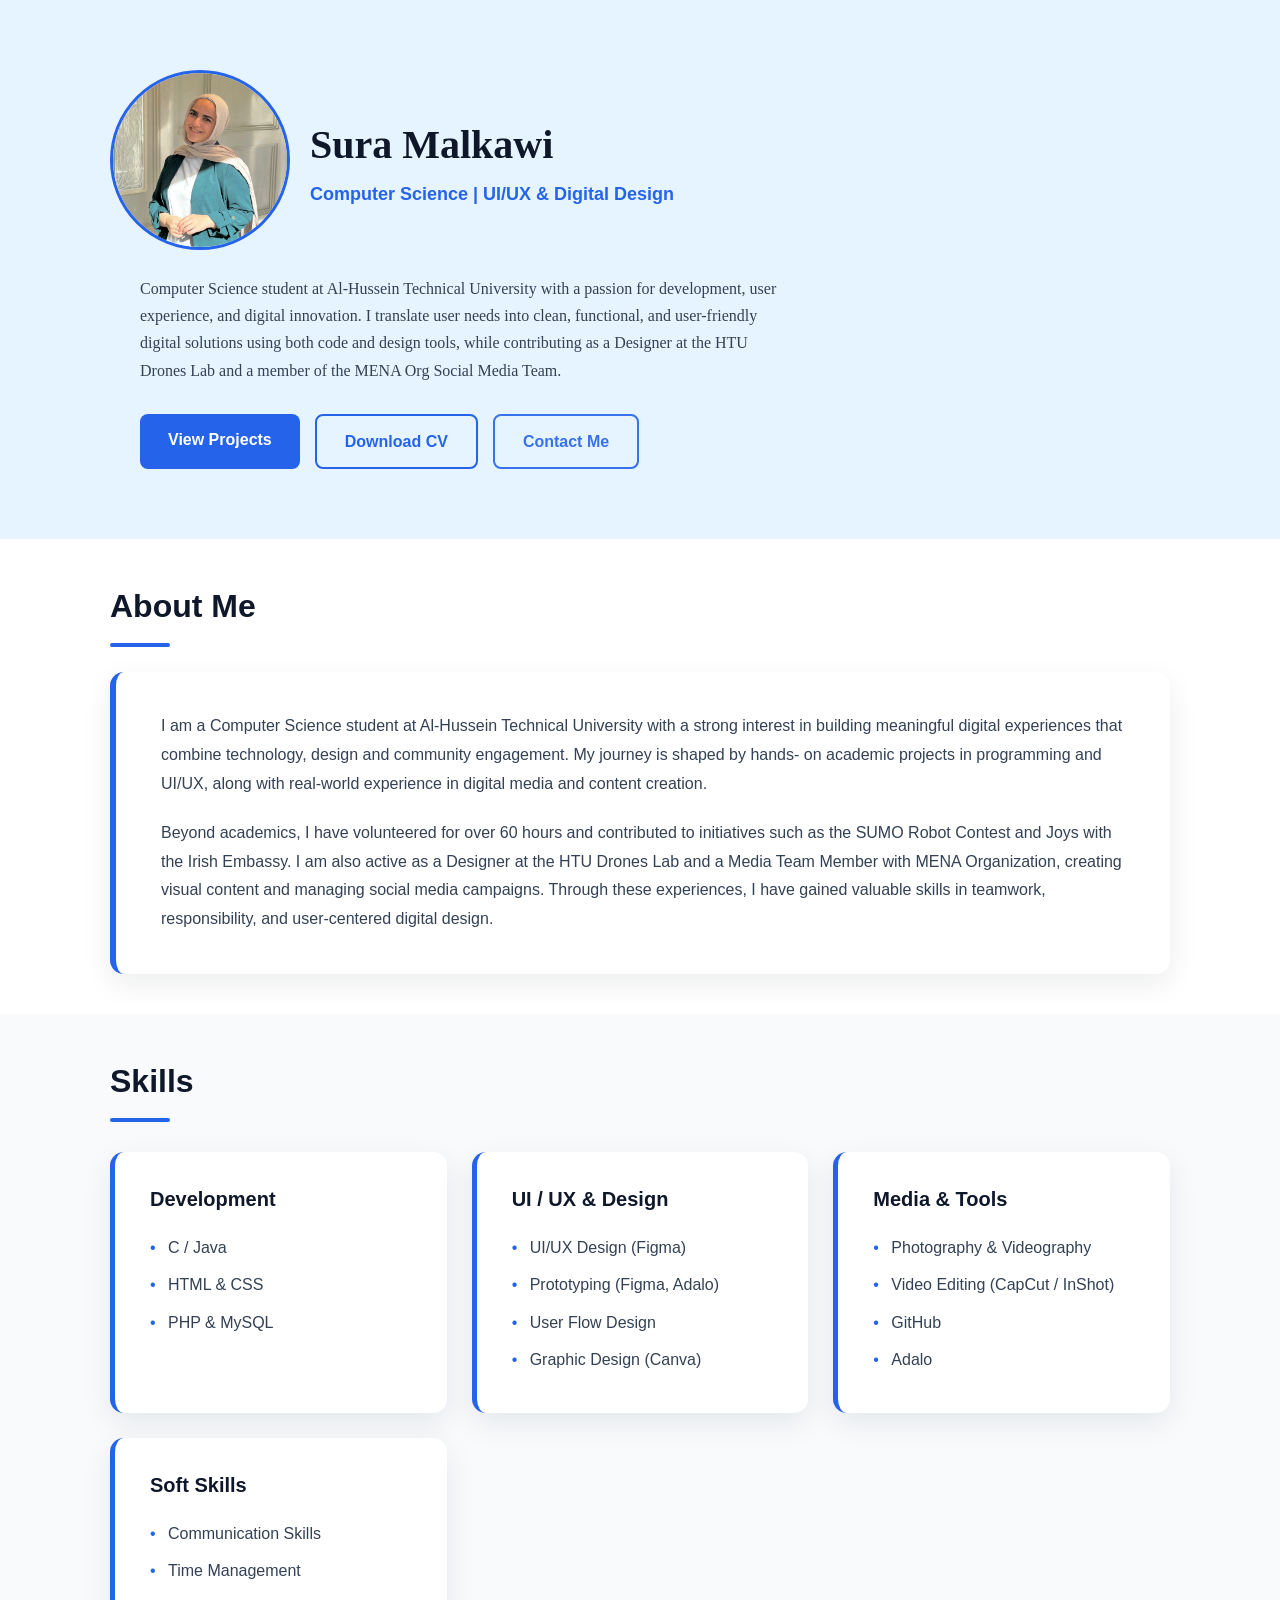
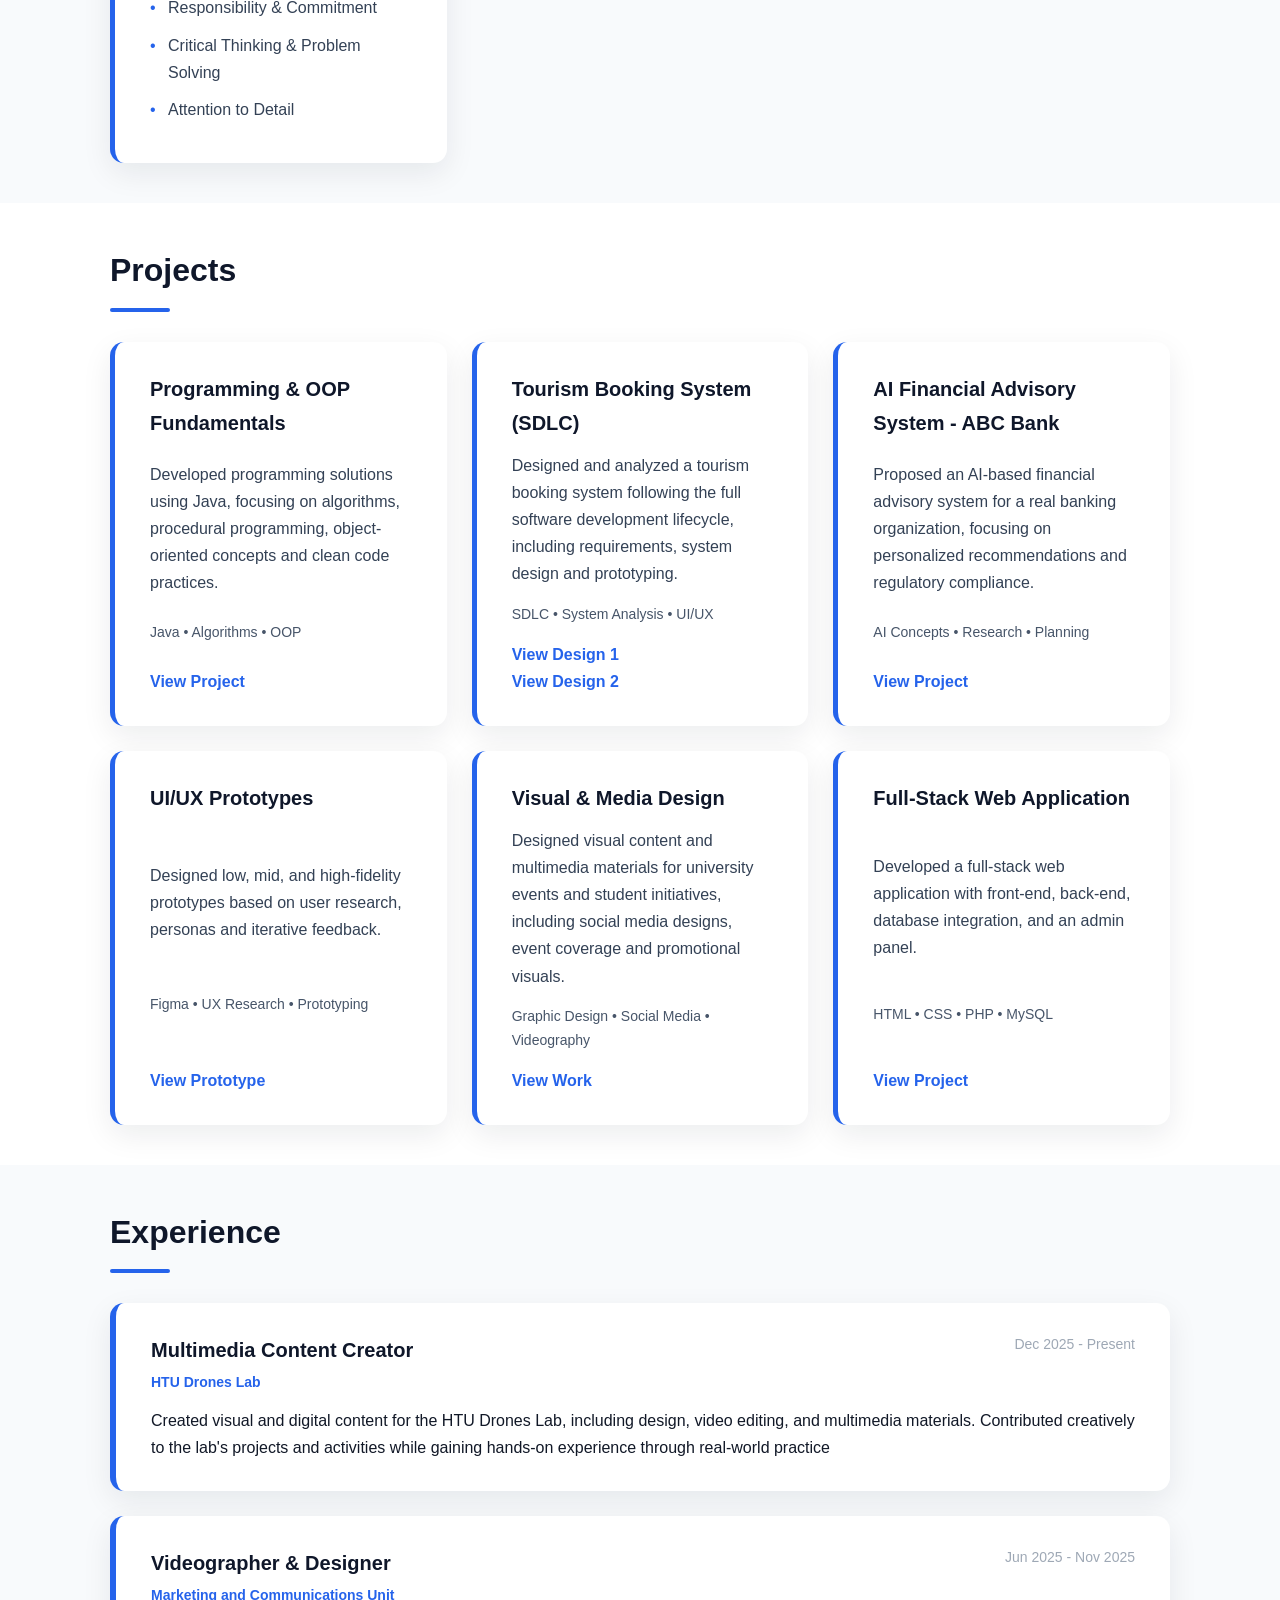
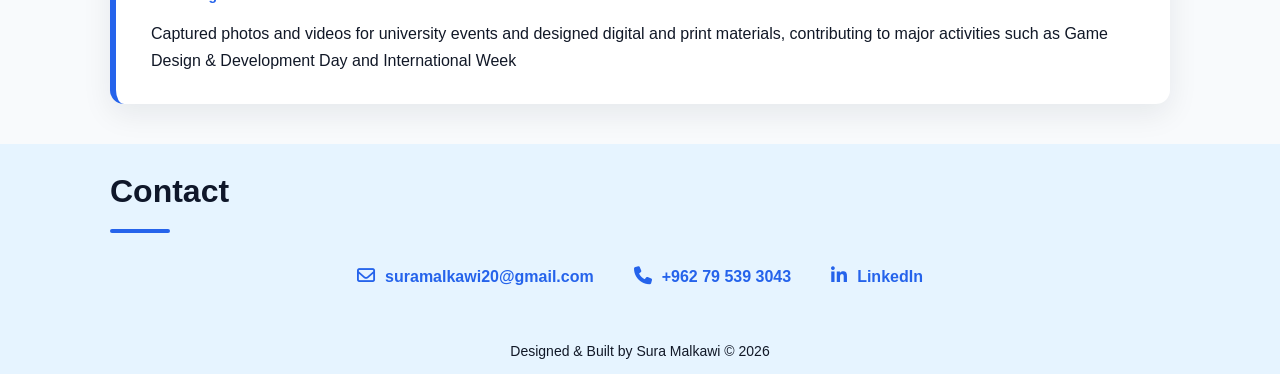
==== index.html @ 99e4f9bf "Update index.html" ====
<!DOCTYPE html>
<html lang="en">
<head>
    <meta charset="UTF-8">
    <title>Sura Malkawi | Portfolio</title>
    <meta name="viewport" content="width=device-width, initial-scale=1.0">
    <link rel="icon" type="image/png" href="Asset/ProtofolioLogo.png">
    <link rel="shortcut icon" href="Asset/ProtofolioLogo.png">
    <link rel="stylesheet" href="https://cdnjs.cloudflare.com/ajax/libs/font-awesome/6.5.1/css/all.min.css">
    <link rel="stylesheet" href="style.css">
</head>
<body>

    <section class="hero">
        <div class="hero-content">
            <div class="hero-header">
                <img src="Asset/Profile.jpg" alt="Sura Malkawi" class="hero-avatar">

                <div class="hero-title">
                    <h1>Sura Malkawi</h1>
                    <p class="subtitle">Computer Science | UI/UX & Digital Design</p>
                </div>
            </div>

            <p class="description">
                Computer Science student at Al-Hussein Technical University with a passion for development, user experience, and digital innovation. I translate user needs into clean, functional, and user-friendly digital solutions using both code and design tools, while contributing as a Designer at the HTU Drones Lab and a member of the MENA Org Social Media Team.
            </p>

            <div class="hero-buttons">
                <a href="#projects" class="btn primary">View Projects</a>
                <a href="Sura_Malkawi_CV.pdf" class="btn outline" download>Download CV</a>
                <a href="#contact" class="btn outline">Contact Me</a>
            </div>
         </div>
    </section>


    <!-- ABOUT -->
    <section class="section about-section" id="about">
        <h2>About Me</h2>
        <div class="about-box">
            <p>
            I am a Computer Science student at Al-Hussein Technical
            University with a strong interest in building meaningful 
            digital experiences that combine technology, design and 
            community engagement. My journey is shaped by hands-
            on academic projects in programming and UI/UX, along 
            with real-world experience in digital media and content 
            creation.
        </p>
        <p>
            Beyond academics, I have volunteered for over 60 hours 
            and contributed to initiatives such as the SUMO Robot 
            Contest and Joys with the Irish Embassy. I am also active 
            as a Designer at the HTU Drones Lab and a Media Team 
            Member with MENA Organization, creating visual content 
            and managing social media campaigns. Through these 
            experiences, I have gained valuable skills in teamwork, 
            responsibility, and user-centered digital design.
        </p>
        </div>
    </section>

    <!-- SKILLS -->
    <section class="section skills-section" id="skills">
    <h2>Skills</h2>

    <div class="skills-grid">

        <div class="skill-card">
            <h3>Development</h3>
            <ul>
                <li>C / Java</li>
                <li>HTML & CSS</li>
                <li>PHP & MySQL</li>
            </ul>
        </div>

        <div class="skill-card">
            <h3>UI / UX & Design</h3>
            <ul>
                <li>UI/UX Design (Figma)</li>
                <li>Prototyping (Figma, Adalo) </li>
                <li>User Flow Design</li>
                <li>Graphic Design (Canva)</li>
            </ul>
        </div>

        <div class="skill-card">
            <h3>Media & Tools</h3>
            <ul>
                <li>Photography & Videography</li>
                <li>Video Editing (CapCut / InShot)</li>
                <li>GitHub</li>
                <li>Adalo</li>
            </ul>
        </div>

        <div class="skill-card">
            <h3>Soft Skills</h3>
            <ul>
                <li>Communication Skills</li>
                <li>Time Management</li>
                <li>Responsibility & Commitment</li>
                <li>Critical Thinking & Problem Solving</li>
                <li>Attention to Detail</li>
            </ul>
        </div>
    </div>
</section>


    <!-- PROJECTS -->
   <section class="section projects-section" id="projects">
    <h2>Projects</h2>

    <div class="projects-grid">

        <div class="project-card">
            <h3>Programming & OOP Fundamentals</h3>
            <p>
                Developed programming solutions using Java, focusing on algorithms,
                procedural programming, object-oriented concepts and clean code practices.
            </p>
            <span>Java • Algorithms • OOP</span>
            <a href="https://github.com/Sura-Malkawi/oop-java-project.git" target="_blank">View Project</a>
        </div>

        <div class="project-card">
            <h3>Tourism Booking System (SDLC)</h3>
            <p>
                Designed and analyzed a tourism booking system following the full software
                development lifecycle, including requirements, system design and prototyping.
            </p>
            <span>SDLC • System Analysis • UI/UX</span>
            <a href="https://suras-team-2.adalo.com/sm-tourism" target="_blank">View Design 1</a>
            <a href="https://suras-team-2.adalo.com/quicktelecom?target=818468a1bfad492599706dafa106d579&params=%7B%7D" target="_blank">View Design 2</a>
        </div>

        <div class="project-card">
            <h3>AI Financial Advisory System - ABC Bank</h3>
            <p>
                Proposed an AI-based financial advisory system for a real banking organization,
                focusing on personalized recommendations and regulatory compliance.
            </p>
            <span>AI Concepts • Research • Planning</span>
            <a href="https://github.com/Sura-Malkawi/ai-financial-advisory-system.git" target="_blank">View Project</a>
        </div>

        <div class="project-card">
            <h3>UI/UX Prototypes</h3>
            <p>
                Designed low, mid, and high-fidelity prototypes based on user research,
                personas and iterative feedback.
            </p>
            <span>Figma • UX Research • Prototyping</span>
            <a href="https://www.figma.com/design/Ae1GNL6h3pBlj4kiR8QM7G/BudgetBuddy?m=auto&t=BXqO7sFtS0JJeNZY-1" target="_blank">View Prototype</a>
        </div>

        <div class="project-card">
            <h3>Visual & Media Design</h3>
            <p>
                Designed visual content and multimedia materials for university events and student initiatives,
                including social media designs, event coverage and promotional visuals.
            </p>
            <span>Graphic Design • Social Media • Videography</span>
            <a href="https://drive.google.com/drive/folders/1v1a1F1hc2X_p2EPZB7V7TXylQbJiYsN2?usp=sharing" target="_blank">View Work</a>
        </div>
        
        <div class="project-card">
            <h3>Full-Stack Web Application</h3>
            <p>
                Developed a full-stack web application with front-end, back-end,
                database integration, and an admin panel.
            </p>
            <span>HTML • CSS • PHP • MySQL</span>
            <a href="https://github.com/Sura-Malkawi/htu-martial-arts.git" target="_blank">View Project</a>
        </div>

    </div>
</section>


    <!-- EXPERIENCE -->
   <section class="section experience-section">
        <h2>Experience</h2>

        <div class="experience-box">
            <div class="experience-header">
                <div class="experience-left">
                    <h3>Multimedia Content Creator</h3>
                    <p class="department">HTU Drones Lab</p>
                </div>

                <p class="experience-date">Dec 2025 - Present</p>
            </div>

            <p>
                Created visual and digital content for the HTU Drones Lab, including design,
                video editing, and multimedia materials. Contributed creatively to the lab's
                projects and activities while gaining hands-on experience through real-world
                practice
            </p>
        </div>

        <div class="experience-box">
            <div class="experience-header">
                <div class="experience-left">
                    <h3>Videographer & Designer</h3>
                    <p class="department">Marketing and Communications Unit</p>
                </div>

                <p class="experience-date">Jun 2025 - Nov 2025</p>
            </div>

            <p>
                Captured photos and videos for university events and designed digital 
                and print materials, contributing to major activities such as Game Design 
                & Development Day and International Week
            </p>
        </div>
    </section>

    <!-- CONTACT -->
    <section class="contact-section" id="contact">
        <h2>Contact</h2>

        <div class="contact-icons">

            <a href="mailto:suramalkawi20@gmail.com" class="contact-icon">
                <i class="fa-regular fa-envelope"></i>
                <span>suramalkawi20@gmail.com</span>
            </a>

            <a href="tel:+962795393043" class="contact-icon">
                <i class="fa-solid fa-phone"></i>
                <span>+962 79 539 3043</span>
            </a>

            <a href="https://www.linkedin.com/in/sura-malkawi-8aab84295/" target="_blank" class="contact-icon">
                <i class="fa-brands fa-linkedin-in"></i>
                <span>LinkedIn</span>
            </a>
        </div>
    </section>

    <footer>
        Designed & Built by Sura Malkawi © 2026
    </footer>
</body>

</html>
---- style.css ----
/* =======================
   RESET & BODY
======================= */
*
{
    margin: 0;
    padding: 0;
    box-sizing: border-box;
    font-family: "Segoe UI", Arial, sans-serif;
}

body
{
    background: #ffffff;
    color: #111827;
    line-height: 1.7;
}

/* =======================
   HERO SECTION
======================= */
.hero
{
    background-color: #e6f4ff;
    padding: 70px 110px;
}

.hero-content
{
    max-width: 900px;
}

.hero-header
{
    display: flex;
    align-items: center;
    gap: 20px;
    margin-bottom: 25px;
}

.hero-avatar
{
    width: 180px;
    height: 180px;
    border-radius: 50%;
    object-fit: cover;
    border: 3px solid #2563eb;
}

.hero-title h1
{
    font-size: 40px;
    margin: 0;
    color: #0f172a;
    font-family: "Times New Roman", Times, serif;
}

.subtitle
{
    font-size: 18px;
    color: #2563eb;
    font-weight: 600;
}

.description
{
    max-width: 650px;
    font-size: 16px;
    line-height: 1.7;
    color: #334155;
    margin-bottom: 30px;
    margin-left: 30px;
    font-family: "Times New Roman", Times, serif;
}

.hero-buttons
{
    display: flex;
    gap: 15px;
    margin-left: 30px;
}

.btn
{
    padding: 12px 28px;
    border-radius: 8px;
    text-decoration: none;
    font-weight: 600;
    transition: 0.3s ease;
}

.btn.primary
{
    background-color: #2563eb;
    color: #ffffff;
}

.btn.primary:hover
{
    background-color: #184ee2;
}

.btn.outline
{
    border: 2px solid #2563eb;
    color: #2563eb;
}

.btn.outline:hover
{
    background-color: #2563eb;
    color: #ffffff;
}
.hero-buttons .btn.outline:last-child
{
    border: 2px solid #2563eb;
    
}
.hero-buttons .btn.outline:last-child
{
    opacity: 0.9;
}

/* =======================
   ABOUT SECTION
======================= */
.about-section
{
    background-color: #ffffff;
    padding: 40px 110px;
}

.about-section h2
{
    font-size: 32px;
    color: #0f172a;
    margin-bottom: 25px;
    position: relative;
}

.about-section h2::after
{
    content: "";
    width: 60px;
    height: 4px;
    background-color: #2563eb;
    display: block;
    margin-top: 10px;
    border-radius: 2px;
}

.about-box
{
    background-color: #ffffff;
    padding: 40px 45px;
    border-radius: 14px;
    max-width: 1100px;
    box-shadow: 0 10px 30px rgba(15, 23, 42, 0.08);
    border-left: 6px solid #2563eb;
}

.about-box p
{
    font-size: 16px;
    line-height: 1.8;
    color: #334155;
    margin-bottom: 20px;
}

.about-box p:last-child
{
    margin-bottom: 0;
}

/* =======================
   SKILLS SECTION
======================= */
.skills-section
{
    background-color: #f8fafc;
    padding: 40px 110px;
}

.skills-section h2
{
    font-size: 32px;
    color: #0f172a;
    margin-bottom: 30px;
    position: relative;
}

.skills-section h2::after
{
    content: "";
    width: 60px;
    height: 4px;
    background-color: #2563eb;
    display: block;
    margin-top: 10px;
    border-radius: 2px;
}

.skills-grid
{
    display: grid;
    grid-template-columns: repeat(auto-fit, minmax(280px, 1fr));
    gap: 25px;
}

.skill-card
{
    background-color: #ffffff;
    padding: 30px 35px;
    border-radius: 14px;
    box-shadow: 0 10px 30px rgba(15, 23, 42, 0.08);
    border-left: 5px solid #2563eb;
}

.skill-card h3
{
    font-size: 20px;
    margin-bottom: 18px;
    color: #0f172a;
}

.skill-card ul
{
    list-style: none;
}

.skill-card li
{
    font-size: 16px;
    margin-bottom: 10px;
    color: #334155;
    position: relative;
    padding-left: 18px;
}

.skill-card li::before
{
    content: "•";
    color: #2563eb;
    position: absolute;
    left: 0;
}

/* =======================
   PROJECTS SECTION
======================= */
.projects-section
{
    background-color: #ffffff;
    padding: 40px 110px;
}

.projects-section h2
{
    font-size: 32px;
    color: #0f172a;
    margin-bottom: 30px;
    position: relative;
}

.projects-section h2::after
{
    content: "";
    width: 60px;
    height: 4px;
    background-color: #2563eb;
    display: block;
    margin-top: 10px;
    border-radius: 2px;
}

.projects-grid
{
    display: grid;
    grid-template-columns: repeat(3, minmax(280px, 1fr));
    gap: 25px;
}

.project-card
{
    background-color: #ffffff;
    padding: 30px 35px;
    border-radius: 14px;
    box-shadow: 0 10px 30px rgba(15, 23, 42, 0.08);
    border-left: 5px solid #2563eb;
    display: flex;
    flex-direction: column;
    justify-content: space-between;
}

.project-card h3
{
    font-size: 20px;
    color: #0f172a;
    margin-bottom: 12px;
}

.project-card p
{
    font-size: 16px;
    color: #334155;
    line-height: 1.7;
    margin-bottom: 15px;
}

.project-card span
{
    font-size: 14px;
    color: #475569;
    margin-bottom: 15px;
}

.project-card a
{
    color: #2563eb;
    font-weight: 600;
    text-decoration: none;
}

.project-card a:hover
{
    text-decoration: underline;
}

/* =======================
   EXPERIENCE SECTION
======================= */
.experience-section
{
    background-color: #f8fafc;
    padding: 40px 110px;
}
.experience-section h2
{
    font-size: 32px;
    color: #0f172a;
    margin-bottom: 30px;
    position: relative;
}
.experience-section h2::after
{
    content: "";
    width: 60px;
    height: 4px;
    background-color: #2563eb;
    display: block;
    margin-top: 10px;
    border-radius: 2px;
}
.experience-box
{
    background-color: #ffffff;
    padding: 30px 35px;
    border-radius: 14px;
    border-left: 6px solid #2563eb;
    box-shadow: 0 10px 30px rgba(15, 23, 42, 0.08);
    margin-bottom: 25px;
}
.experience-box:last-child
{
    margin-bottom: 0;
}
.experience-header
{
    display: flex;
    justify-content: space-between;
    align-items: flex-start;
    margin-bottom: 12px;
}

.experience-left h3
{
    font-size: 20px;
    color: #0f172a;
    margin-bottom: 4px;
}
.experience-left .department
{
    font-size: 14px;
    color: #2563eb;
    font-weight: 600;
}

.experience-date
{
    font-size: 14px;
    color: #9ea8b5;
    white-space: nowrap;
}

/* =======================
   CONTACT SECTION
======================= */
.contact-section
{
    background-color: #e6f4ff;
    padding: 20px 110px;
}

.contact-section h2
{
    font-size: 32px;
    color: #0f172a;
    margin-bottom: 30px;
    position: relative;
}

.contact-section h2::after
{
    content: "";
    width: 60px;
    height: 4px;
    background-color: #2563eb;
    display: block;
    margin-top: 10px;
    border-radius: 2px;
}

.contact-info
{
    display: flex;
    flex-direction: column;
    align-items: center;
    justify-content: center;
    gap: 20px;
}

.contact-item
{
    font-size: 16px;
    color: #334155;
}

.contact-label
{
    display: block;
    font-size: 14px;
    font-weight: 600;
    color: #64748b;
    margin-bottom: 4px;
}

.contact-item a
{
    color: #2563eb;
    font-weight: 600;
    text-decoration: none;
}

.contact-item a:hover
{
    text-decoration: underline;
}

.contact-icons
{
    display: flex;
    gap: 40px;
    flex-wrap: wrap;
    align-items: center;
    justify-content: center;
    margin-bottom: 20px;

}
.contact-icon
{
    display: flex;
    align-items: center;
    gap: 10px;
    color: #2563eb;
    font-size: 16px;
    font-weight: 600;
    text-decoration: none;
}
.contact-icon i
{
    font-size: 18px;
}

.contact-icon:hover
{
    color: #0c48cb;
    transform: translateY(-3px);
    transition: 0.3s ease;
}

/* =======================
   FOOTER
======================= */
footer
{
    background-color: #e6f4ff;
    text-align: center;
    padding: 10px;
    font-size: 14px;
}
/* =======================
   CARD HOVER EFFECT
======================= */
.skill-card:hover,
.project-card:hover,
.experience-box:hover,
.about-box:hover
{
    transform: translateY(-3px);
    box-shadow: rgba(0, 0, 0, 0.15) 0px 8px 20px;
    transition: 0.3s ease;
}
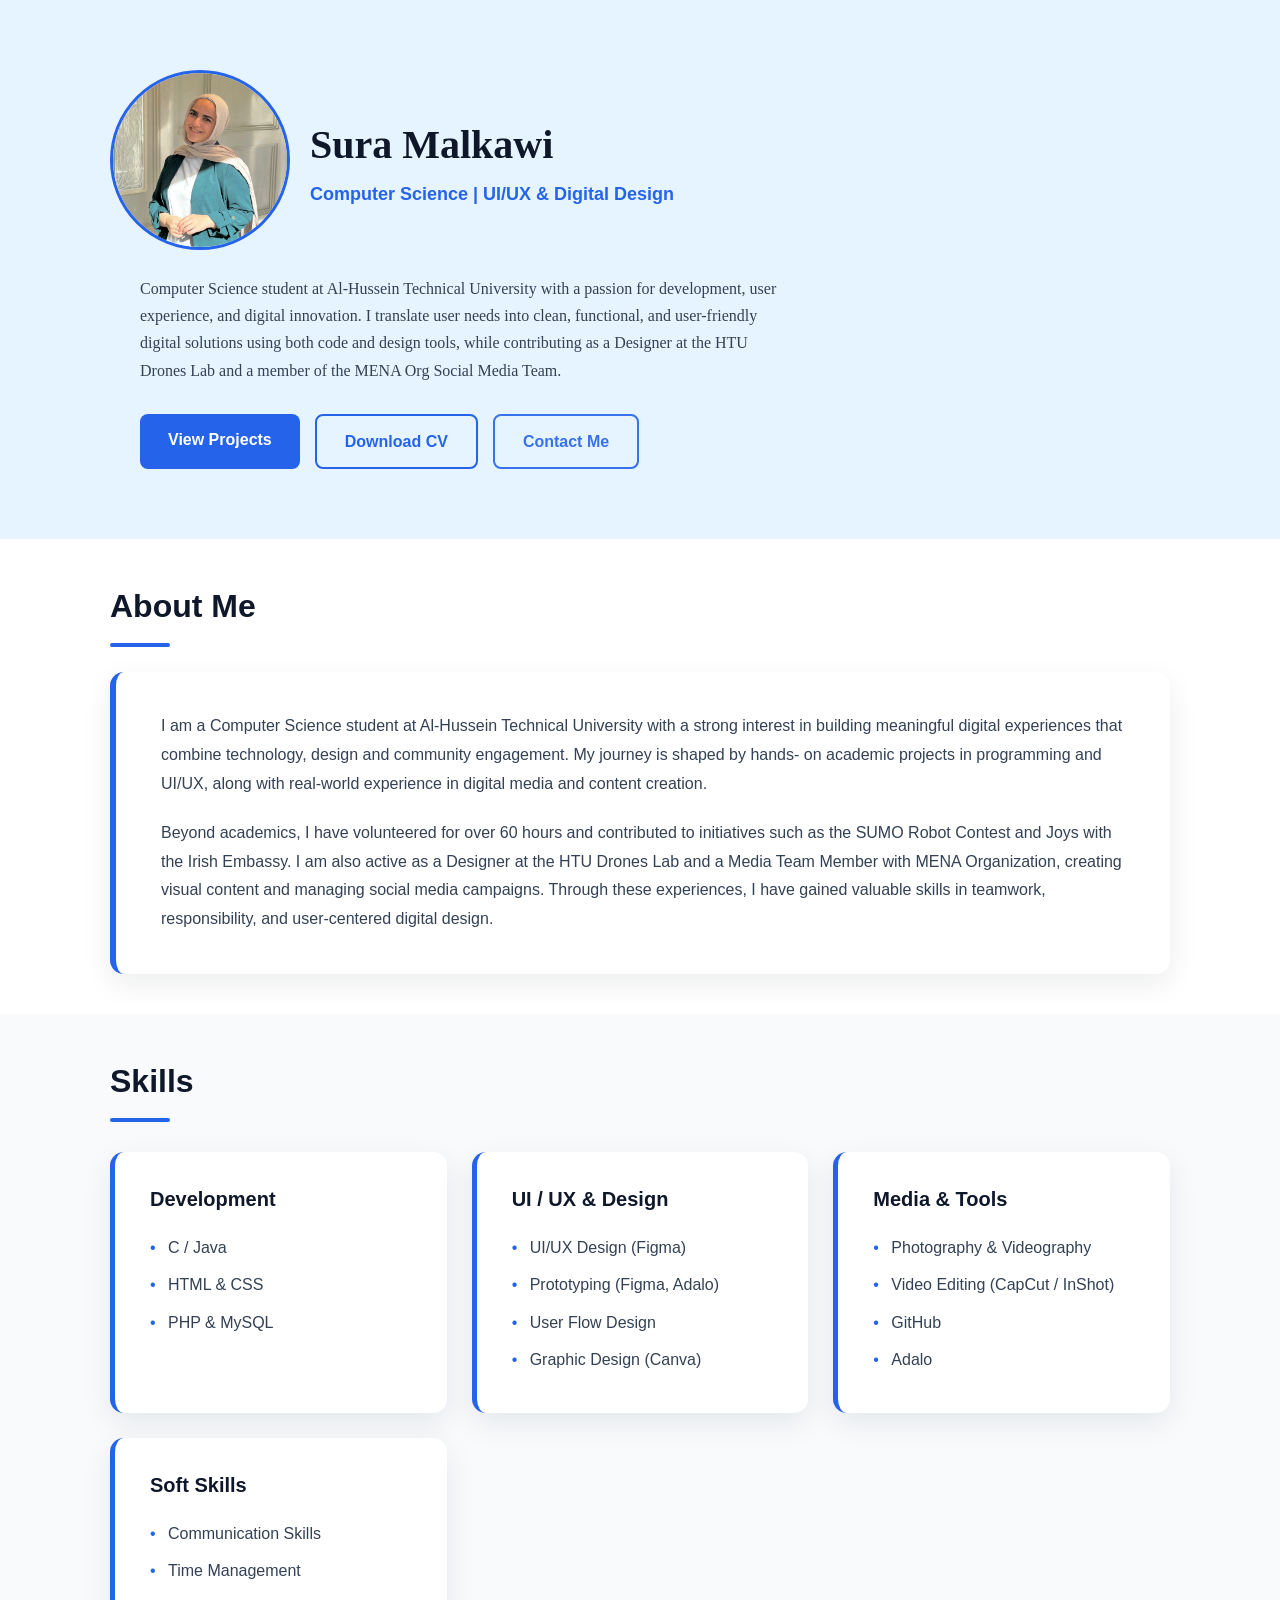
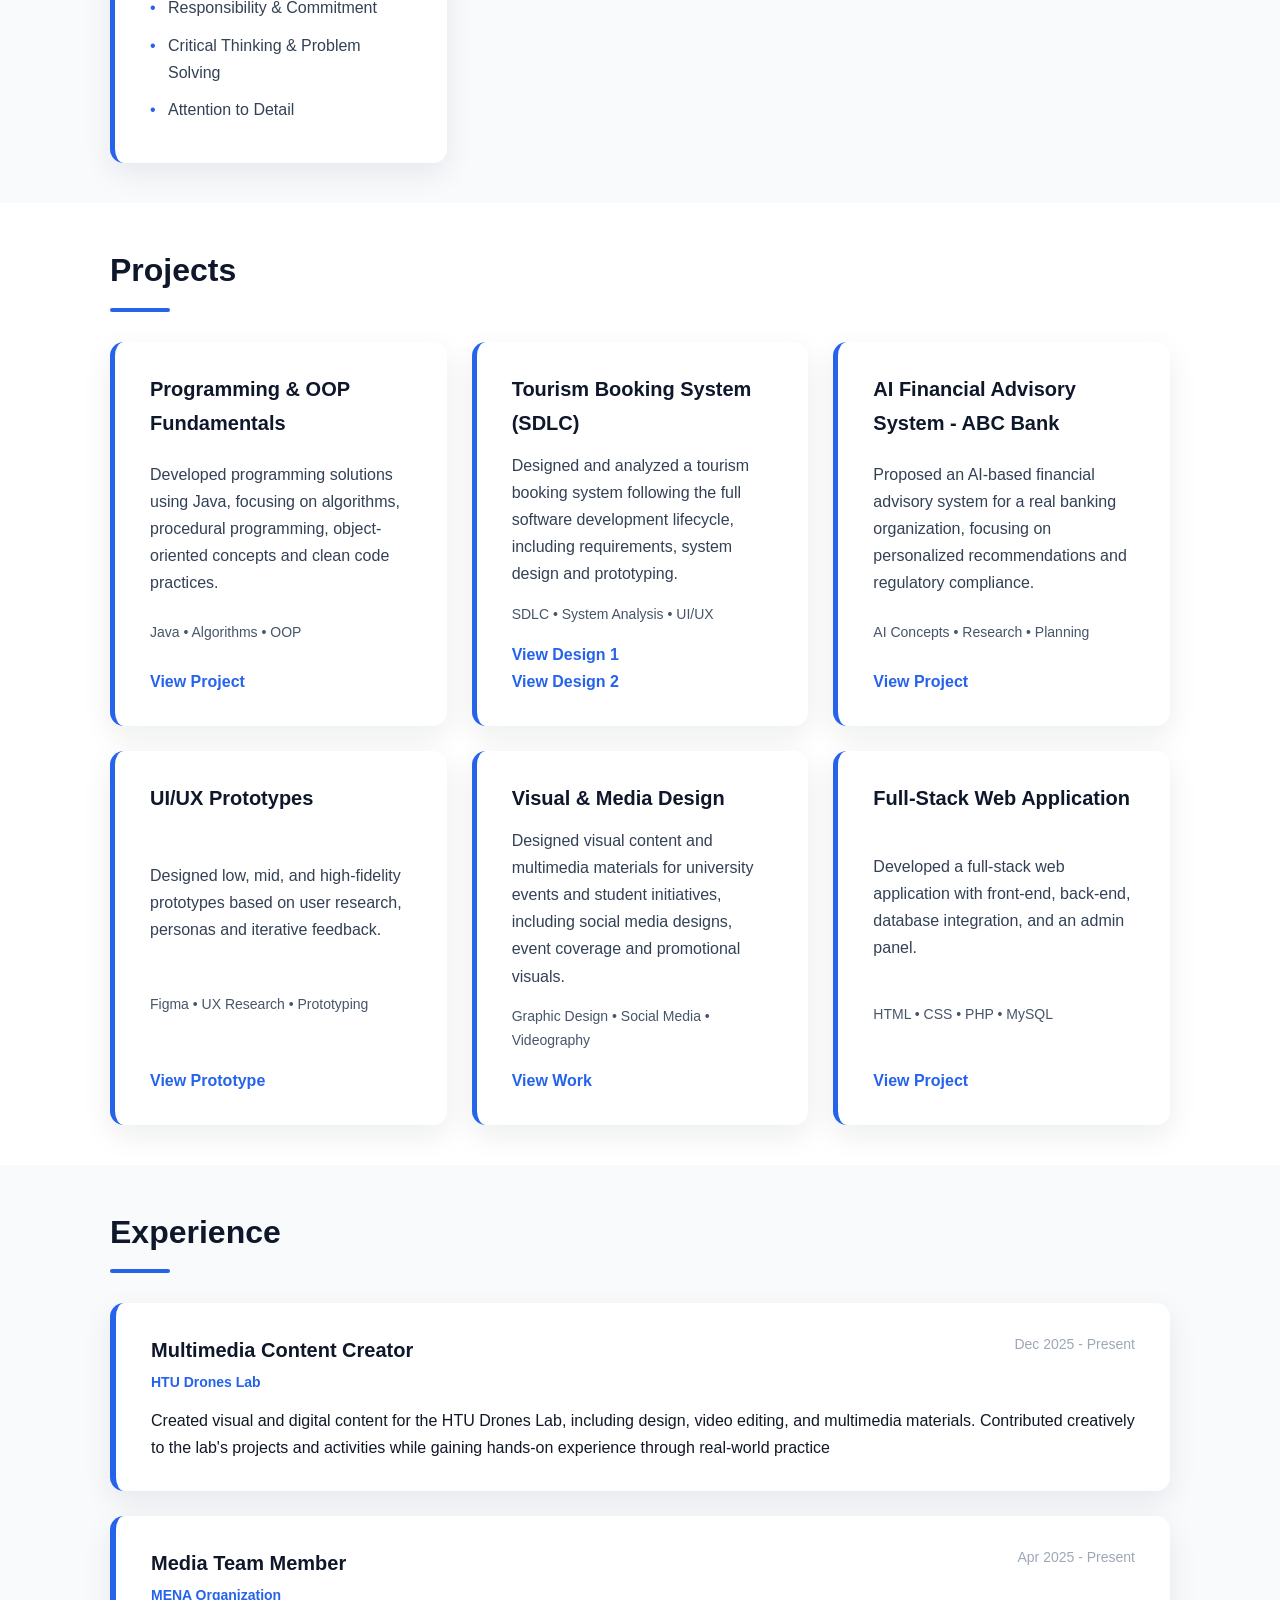
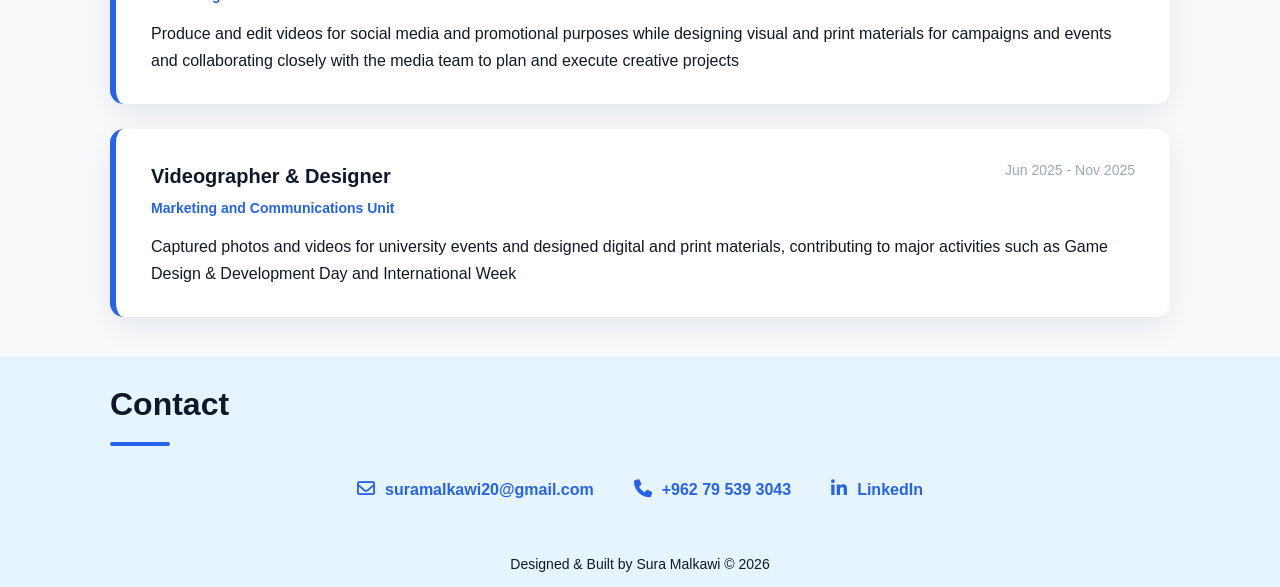
==== commit d4733db5: "Update index.html" ====
--- a/index.html
+++ b/index.html
@@ -4,8 +4,8 @@
     <meta charset="UTF-8">
     <title>Sura Malkawi | Portfolio</title>
     <meta name="viewport" content="width=device-width, initial-scale=1.0">
-    <link rel="icon" type="image/png" href="Asset/ProtofolioLogo.png">
-    <link rel="shortcut icon" href="Asset/ProtofolioLogo.png">
+    <link rel="icon" type="image/png" href="Asset/PortfolioLogo.png">
+    <link rel="shortcut icon" href="Asset/PortfolioLogo.png">
     <link rel="stylesheet" href="https://cdnjs.cloudflare.com/ajax/libs/font-awesome/6.5.1/css/all.min.css">
     <link rel="stylesheet" href="style.css">
 </head>
@@ -203,6 +203,23 @@
             </p>
         </div>
 
+       <div class="experience-box">
+            <div class="experience-header">
+                <div class="experience-left">
+                    <h3>Media Team Member</h3>
+                    <p class="department">MENA Organization</p>
+                </div>
+
+                <p class="experience-date">Apr 2025 - Present</p>
+            </div>
+
+            <p>
+                Produce and edit videos for social media and promotional purposes while designing
+                visual and print materials for campaigns and events and collaborating closely with 
+                the media team to plan and execute creative projects
+            </p>
+        </div>
+
         <div class="experience-box">
             <div class="experience-header">
                 <div class="experience-left">
@@ -254,3 +271,5 @@
 
 
 
+
+
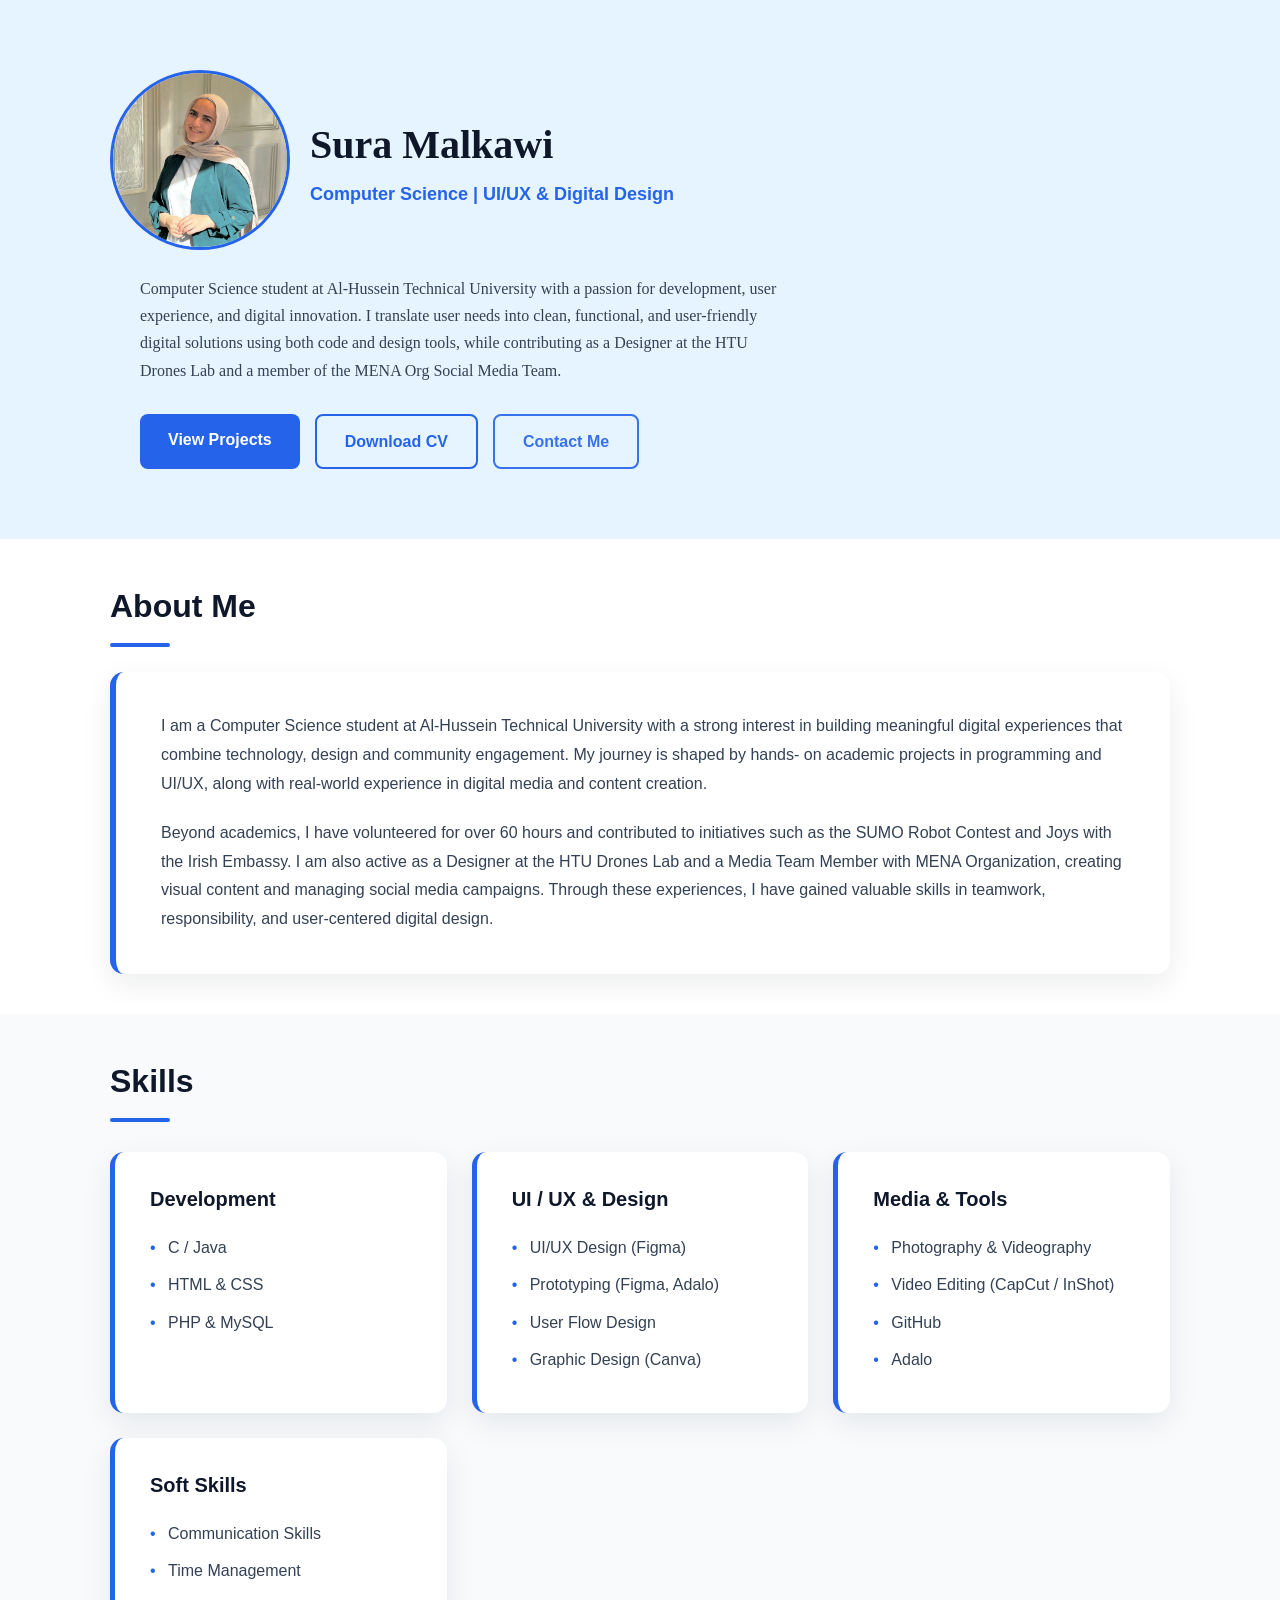
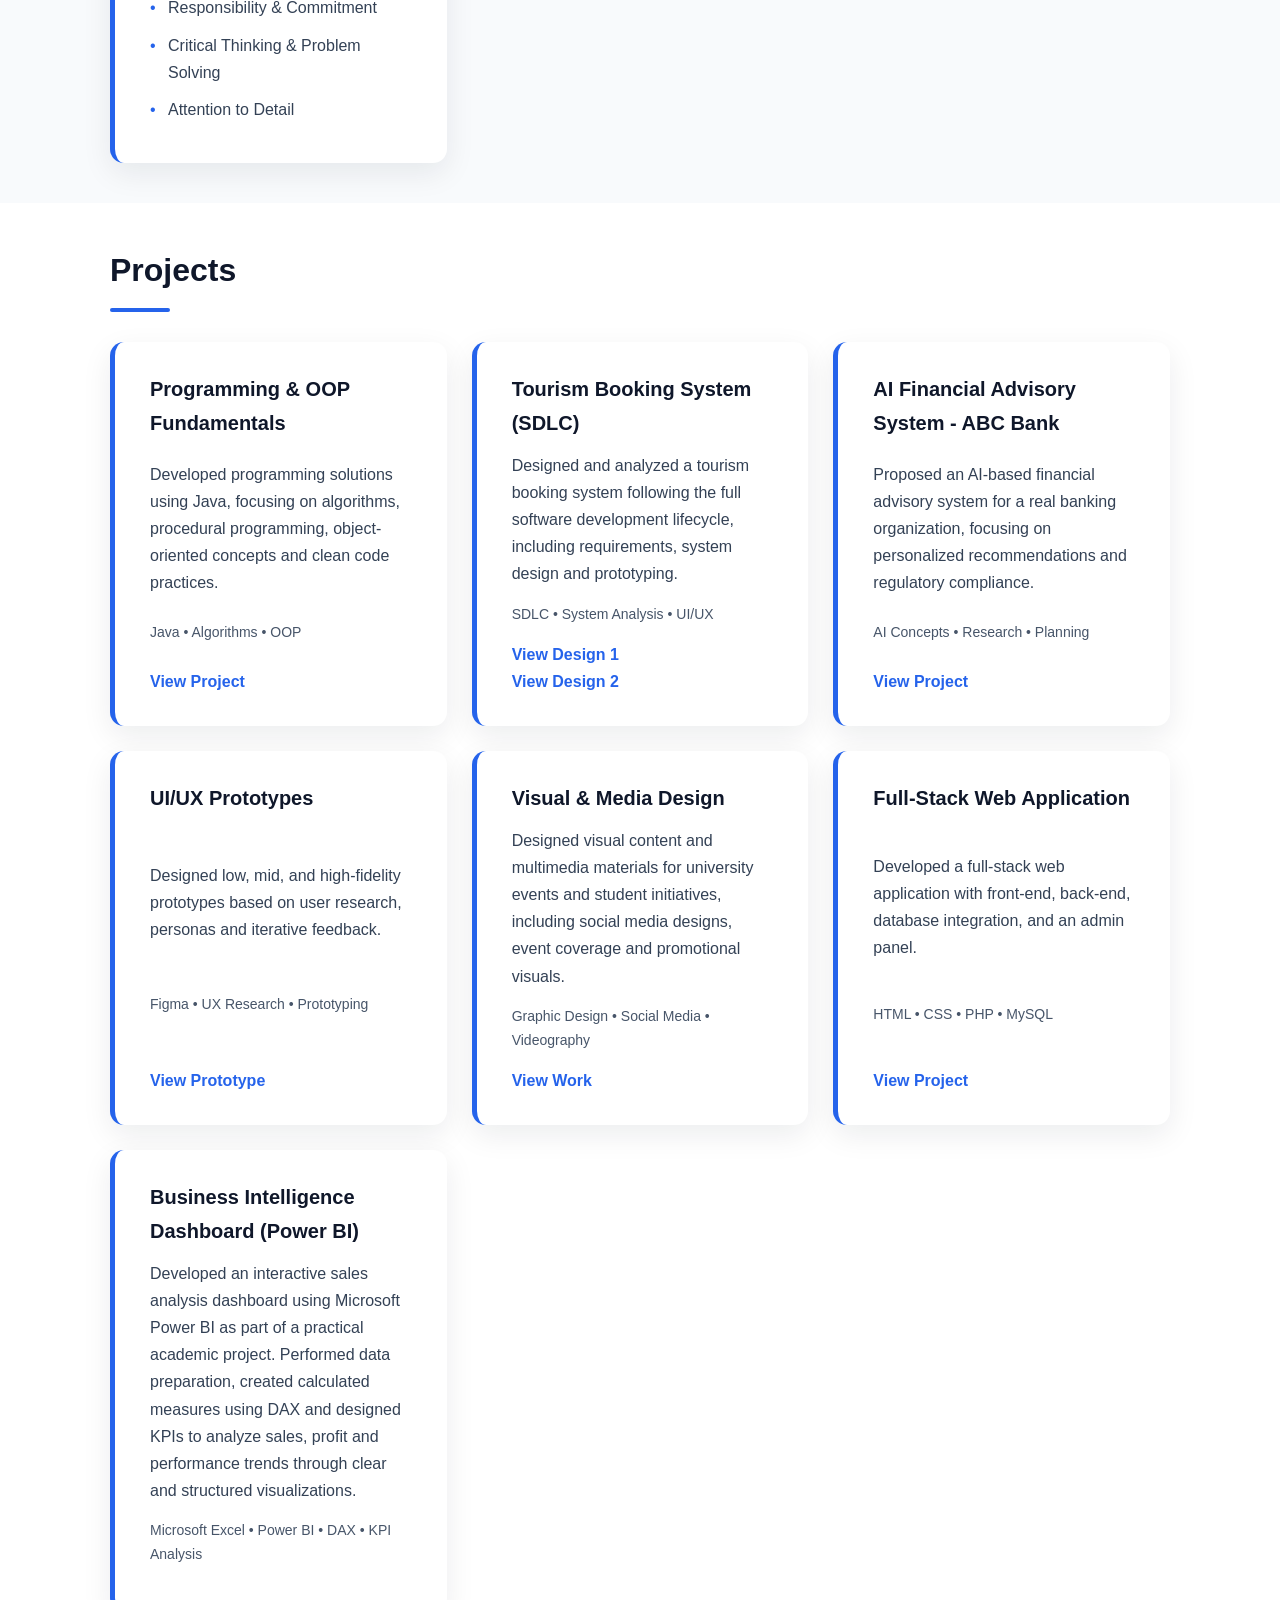
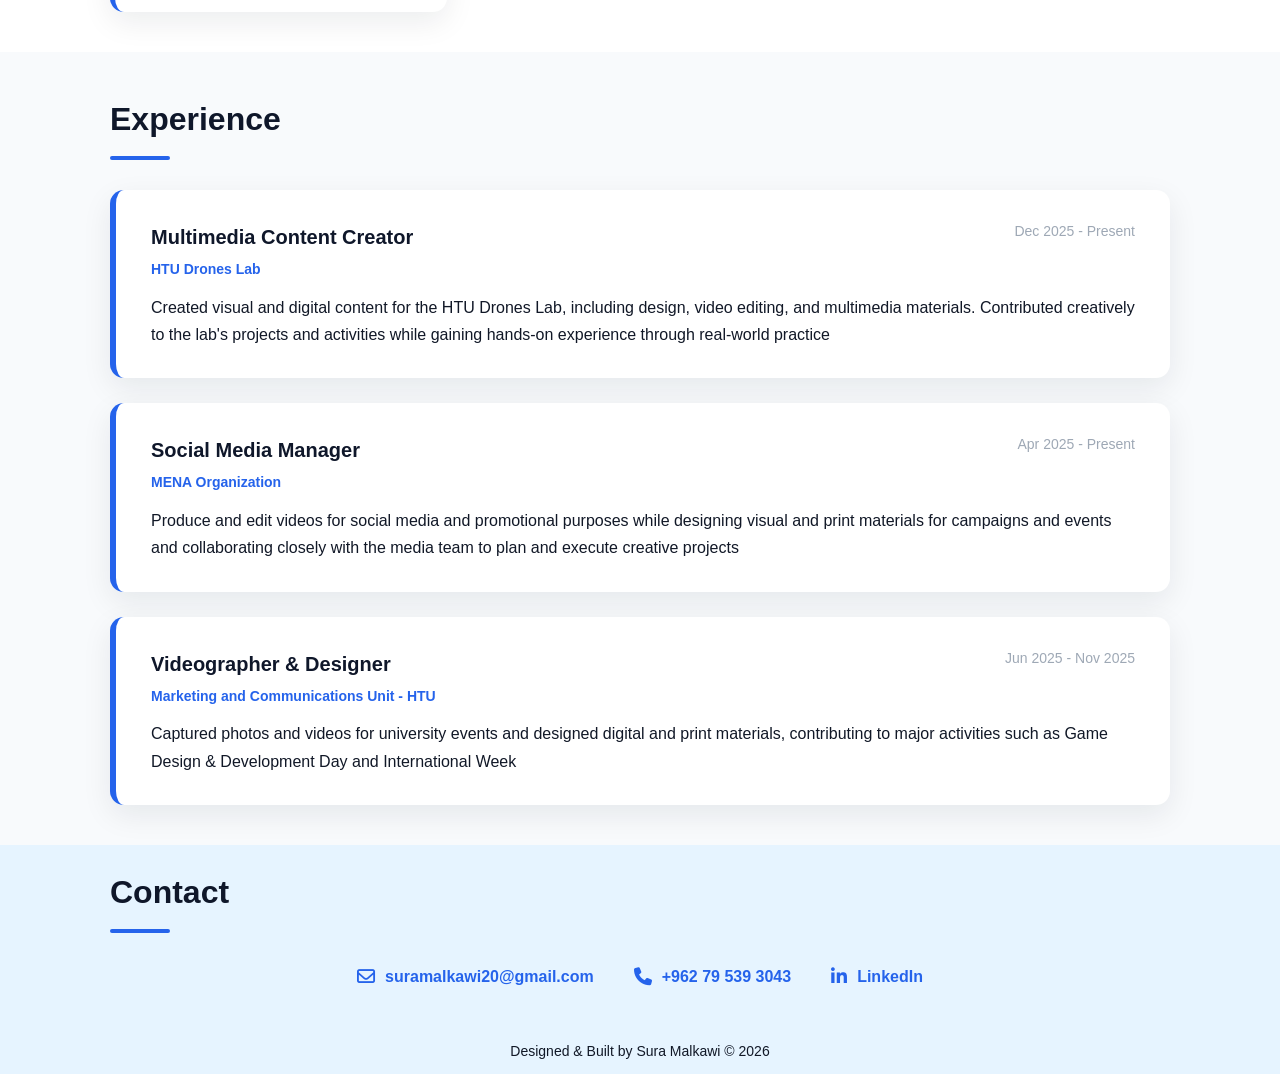
==== commit f1933733: "Update index.html" ====
--- a/index.html
+++ b/index.html
@@ -177,6 +177,16 @@
             <a href="https://github.com/Sura-Malkawi/htu-martial-arts.git" target="_blank">View Project</a>
         </div>
 
+        <div class="project-card">
+            <h3>Business Intelligence Dashboard (Power BI)</h3>
+            <p>
+            Developed an interactive sales analysis dashboard using Microsoft Power BI 
+            as part of a practical academic project. Performed data preparation, 
+            created calculated measures using DAX and designed KPIs to analyze sales, 
+            profit and performance trends through clear and structured visualizations.
+            </p>
+            <span>Microsoft Excel • Power BI • DAX • KPI Analysis</span>
+        </div>
     </div>
 </section>
 
@@ -206,7 +216,7 @@
        <div class="experience-box">
             <div class="experience-header">
                 <div class="experience-left">
-                    <h3>Media Team Member</h3>
+                    <h3>Social Media Manager</h3>
                     <p class="department">MENA Organization</p>
                 </div>
 
@@ -224,7 +234,7 @@
             <div class="experience-header">
                 <div class="experience-left">
                     <h3>Videographer & Designer</h3>
-                    <p class="department">Marketing and Communications Unit</p>
+                    <p class="department">Marketing and Communications Unit - HTU</p>
                 </div>
 
                 <p class="experience-date">Jun 2025 - Nov 2025</p>
@@ -273,3 +283,4 @@
 
 
 
+
--- a/style.css
+++ b/style.css
@@ -510,3 +510,101 @@
     box-shadow: rgba(0, 0, 0, 0.15) 0px 8px 20px;
     transition: 0.3s ease;
 }
+
+/* =======================
+   RESPONSIVE DESIGN
+======================= */
+
+@media (max-width: 1024px)
+{
+    .hero,
+    .about-section,
+    .skills-section,
+    .projects-section,
+    .experience-section,
+    .contact-section
+    {
+        padding: 40px 60px;
+    }
+
+    .projects-grid
+    {
+        grid-template-columns: repeat(2, 1fr);
+    }
+}
+
+@media (max-width: 768px)
+{
+    .hero
+    {
+        padding: 40px 25px;
+    }
+
+    .hero-header
+    {
+        flex-direction: column;
+        text-align: center;
+    }
+
+    .hero-avatar
+    {
+        width: 140px;
+        height: 140px;
+    }
+
+    .description
+    {
+        margin-left: 0;
+        text-align: center;
+    }
+
+    .hero-buttons
+    {
+        margin-left: 0;
+        flex-direction: column;
+        align-items: center;
+    }
+
+    .hero-buttons .btn
+    {
+        width: 100%;
+        text-align: center;
+    }
+
+    .about-section,
+    .skills-section,
+    .projects-section,
+    .experience-section,
+    .contact-section
+    {
+        padding: 40px 25px;
+    }
+
+    .skills-grid,
+    .projects-grid
+    {
+        grid-template-columns: 1fr;
+    }
+
+    .experience-header
+    {
+        flex-direction: column;
+        gap: 5px;
+    }
+
+    .experience-date
+    {
+        font-size: 13px;
+    }
+
+    .contact-icons
+    {
+        flex-direction: column;
+        gap: 15px;
+    }
+
+    footer
+    {
+        font-size: 13px;
+    }
+}
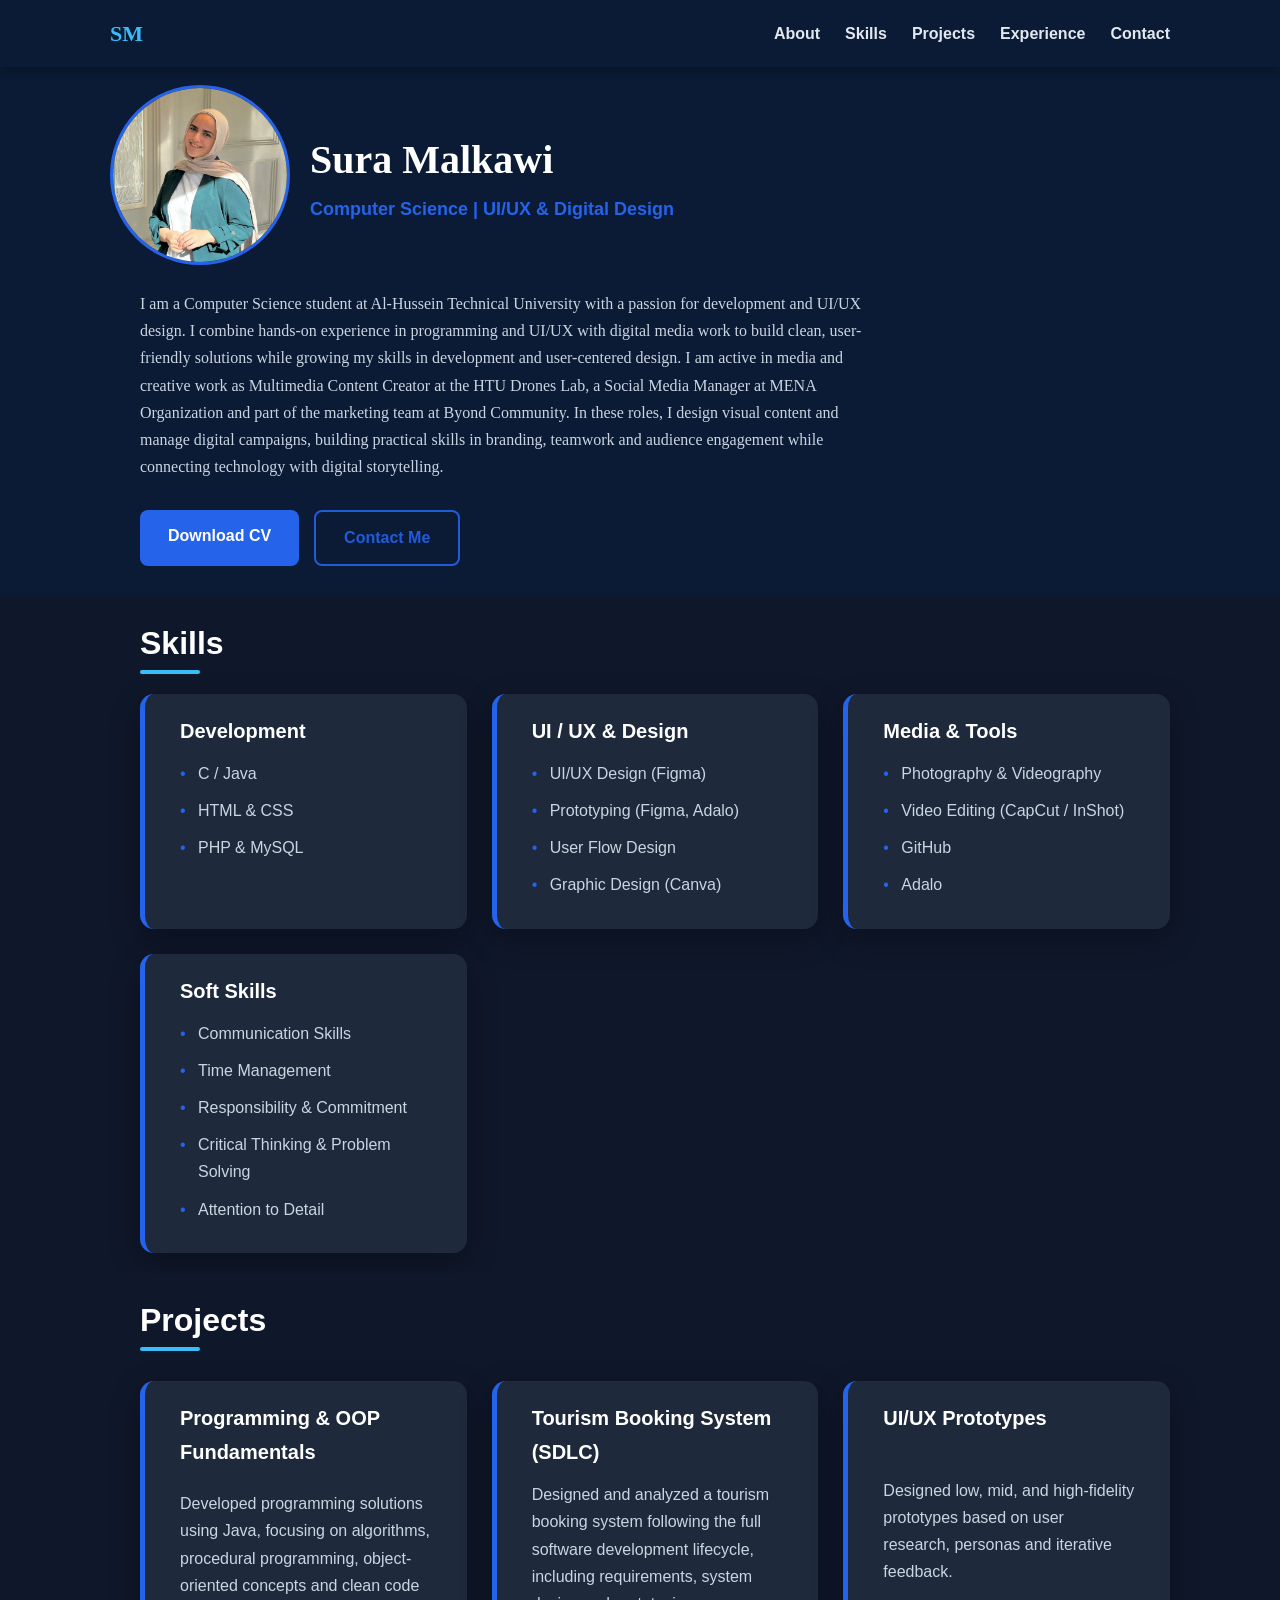
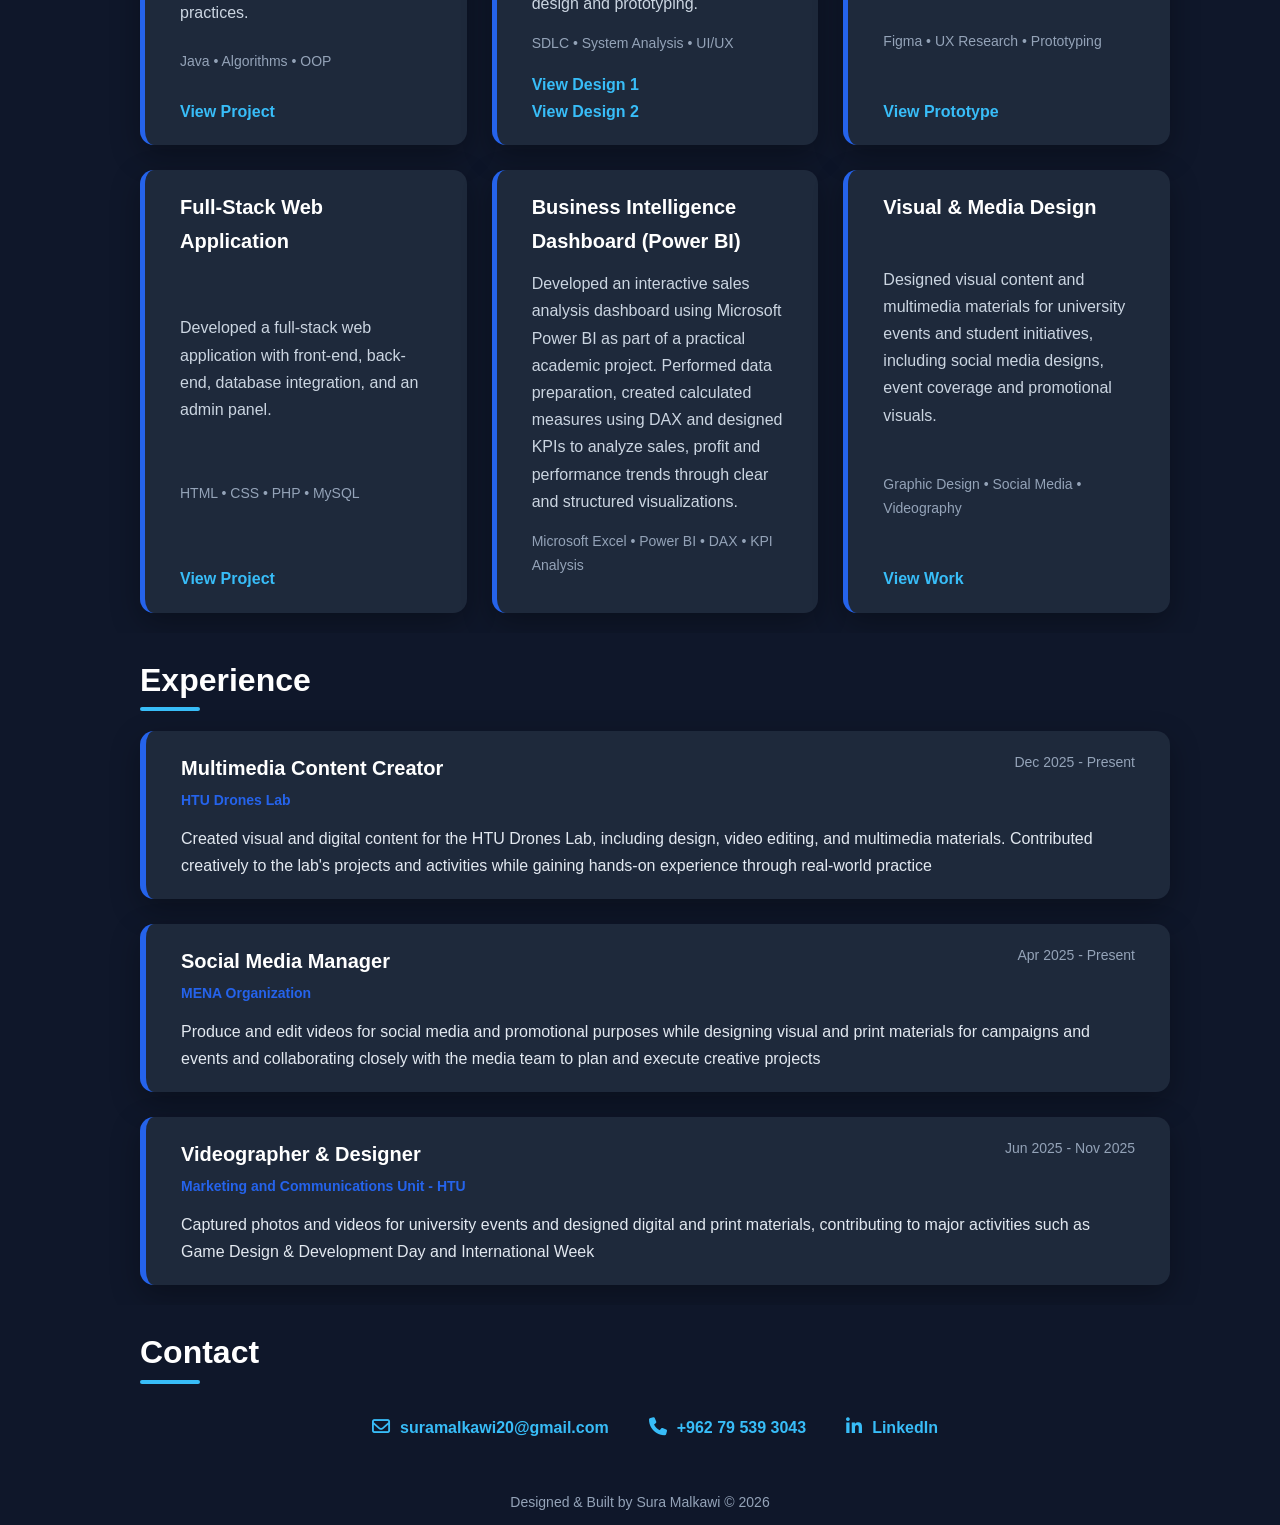
==== commit f017f08d: "Update index.html" ====
--- a/index.html
+++ b/index.html
@@ -10,8 +10,21 @@
     <link rel="stylesheet" href="style.css">
 </head>
 <body>
-
-    <section class="hero">
+<!-- NAVBAR -->
+<nav class="navbar">
+    <div class="nav-container">
+        <a href="#" class="nav-logo">SM</a>
+        <ul class="nav-menu">
+            <li><a href="#hero">About</a></li>
+            <li><a href="#skills">Skills</a></li>
+            <li><a href="#projects">Projects</a></li>
+            <li><a href="#experience">Experience</a></li>
+            <li><a href="#contact">Contact</a></li>
+        </ul>
+    </div>
+</nav>
+
+    <section class="hero" id="hero">
         <div class="hero-content">
             <div class="hero-header">
                 <img src="Asset/Profile.jpg" alt="Sura Malkawi" class="hero-avatar">
@@ -23,46 +36,19 @@
             </div>
 
             <p class="description">
-                Computer Science student at Al-Hussein Technical University with a passion for development, user experience, and digital innovation. I translate user needs into clean, functional, and user-friendly digital solutions using both code and design tools, while contributing as a Designer at the HTU Drones Lab and a member of the MENA Org Social Media Team.
+                I am a Computer Science student at Al-Hussein Technical University with a passion for development and UI/UX design. I combine hands-on experience in programming and UI/UX with digital media work to build clean, user-friendly solutions while growing my skills in development and user-centered design.
+                I am active in media and creative work as Multimedia Content Creator at the HTU Drones Lab, a Social Media Manager at MENA Organization and part of the marketing team at Byond Community. In these roles, I design visual content and manage digital campaigns, building practical skills in branding, teamwork and audience engagement while connecting technology with digital storytelling.
             </p>
 
             <div class="hero-buttons">
-                <a href="#projects" class="btn primary">View Projects</a>
-                <a href="Sura_Malkawi_CV.pdf" class="btn outline" download>Download CV</a>
+                <a href="Sura_Malkawi_CV.pdf" class="btn primary" download>Download CV</a>
                 <a href="#contact" class="btn outline">Contact Me</a>
             </div>
          </div>
     </section>
 
-
-    <!-- ABOUT -->
-    <section class="section about-section" id="about">
-        <h2>About Me</h2>
-        <div class="about-box">
-            <p>
-            I am a Computer Science student at Al-Hussein Technical
-            University with a strong interest in building meaningful 
-            digital experiences that combine technology, design and 
-            community engagement. My journey is shaped by hands-
-            on academic projects in programming and UI/UX, along 
-            with real-world experience in digital media and content 
-            creation.
-        </p>
-        <p>
-            Beyond academics, I have volunteered for over 60 hours 
-            and contributed to initiatives such as the SUMO Robot 
-            Contest and Joys with the Irish Embassy. I am also active 
-            as a Designer at the HTU Drones Lab and a Media Team 
-            Member with MENA Organization, creating visual content 
-            and managing social media campaigns. Through these 
-            experiences, I have gained valuable skills in teamwork, 
-            responsibility, and user-centered digital design.
-        </p>
-        </div>
-    </section>
-
     <!-- SKILLS -->
-    <section class="section skills-section" id="skills">
+    <section class="section skills-section hidden" id="skills">
     <h2>Skills</h2>
 
     <div class="skills-grid">
@@ -111,7 +97,7 @@
 
 
     <!-- PROJECTS -->
-   <section class="section projects-section" id="projects">
+   <section class="section projects-section hidden" id="projects">
     <h2>Projects</h2>
 
     <div class="projects-grid">
@@ -138,16 +124,6 @@
         </div>
 
         <div class="project-card">
-            <h3>AI Financial Advisory System - ABC Bank</h3>
-            <p>
-                Proposed an AI-based financial advisory system for a real banking organization,
-                focusing on personalized recommendations and regulatory compliance.
-            </p>
-            <span>AI Concepts • Research • Planning</span>
-            <a href="https://github.com/Sura-Malkawi/ai-financial-advisory-system.git" target="_blank">View Project</a>
-        </div>
-
-        <div class="project-card">
             <h3>UI/UX Prototypes</h3>
             <p>
                 Designed low, mid, and high-fidelity prototypes based on user research,
@@ -155,16 +131,6 @@
             </p>
             <span>Figma • UX Research • Prototyping</span>
             <a href="https://www.figma.com/design/Ae1GNL6h3pBlj4kiR8QM7G/BudgetBuddy?m=auto&t=BXqO7sFtS0JJeNZY-1" target="_blank">View Prototype</a>
-        </div>
-
-        <div class="project-card">
-            <h3>Visual & Media Design</h3>
-            <p>
-                Designed visual content and multimedia materials for university events and student initiatives,
-                including social media designs, event coverage and promotional visuals.
-            </p>
-            <span>Graphic Design • Social Media • Videography</span>
-            <a href="https://drive.google.com/drive/folders/1v1a1F1hc2X_p2EPZB7V7TXylQbJiYsN2?usp=sharing" target="_blank">View Work</a>
         </div>
         
         <div class="project-card">
@@ -187,12 +153,23 @@
             </p>
             <span>Microsoft Excel • Power BI • DAX • KPI Analysis</span>
         </div>
+
+        <div class="project-card">
+            <h3>Visual & Media Design</h3>
+            <p>
+                Designed visual content and multimedia materials for university events and student initiatives,
+                including social media designs, event coverage and promotional visuals.
+            </p>
+            <span>Graphic Design • Social Media • Videography</span>
+            <a href="https://drive.google.com/drive/folders/1v1a1F1hc2X_p2EPZB7V7TXylQbJiYsN2?usp=sharing" target="_blank">View Work</a>
+        </div>
+        
     </div>
 </section>
 
 
     <!-- EXPERIENCE -->
-   <section class="section experience-section">
+   <section class="section experience-section hidden" id = "experience">
         <h2>Experience</h2>
 
         <div class="experience-box">
@@ -249,7 +226,7 @@
     </section>
 
     <!-- CONTACT -->
-    <section class="contact-section" id="contact">
+    <section class="contact-section hidden" id="contact">
         <h2>Contact</h2>
 
         <div class="contact-icons">
@@ -274,13 +251,20 @@
     <footer>
         Designed & Built by Sura Malkawi © 2026
     </footer>
+
+    <script>
+const observer = new IntersectionObserver(entries => {
+    entries.forEach(entry => {
+        if (entry.isIntersecting) {
+            entry.target.classList.add('show');
+        }
+    });
+});
+
+const hiddenElements = document.querySelectorAll('.hidden');
+hiddenElements.forEach(el => observer.observe(el));
+</script>
+
 </body>
 
 </html>
-
-
-
-
-
-
-
--- a/style.css
+++ b/style.css
@@ -11,8 +11,8 @@
 
 body
 {
-    background: #ffffff;
-    color: #111827;
+    background: #0f172a;
+    color: #e2e8f0;
     line-height: 1.7;
 }
 
@@ -21,8 +21,9 @@
 ======================= */
 .hero
 {
-    background-color: #e6f4ff;
-    padding: 70px 110px;
+    background-color: #0b1a35;
+    padding: 85px 110px;
+    padding-bottom: 30px;
 }
 
 .hero-content
@@ -51,8 +52,8 @@
 {
     font-size: 40px;
     margin: 0;
-    color: #0f172a;
     font-family: "Times New Roman", Times, serif;
+    color: #ffffff;
 }
 
 .subtitle
@@ -64,13 +65,13 @@
 
 .description
 {
-    max-width: 650px;
+    max-width: 750px;
     font-size: 16px;
     line-height: 1.7;
-    color: #334155;
     margin-bottom: 30px;
     margin-left: 30px;
     font-family: "Times New Roman", Times, serif;
+    color: #cbd5e1;
 }
 
 .hero-buttons
@@ -111,92 +112,37 @@
     background-color: #2563eb;
     color: #ffffff;
 }
+
 .hero-buttons .btn.outline:last-child
 {
-    border: 2px solid #2563eb;
-    
-}
-.hero-buttons .btn.outline:last-child
-{
     opacity: 0.9;
 }
 
 /* =======================
-   ABOUT SECTION
-======================= */
-.about-section
-{
-    background-color: #ffffff;
-    padding: 40px 110px;
-}
-
-.about-section h2
+   SKILLS SECTION
+======================= */
+.skills-section
+{
+    background-color: #0f172a;
+    padding: 20px 110px;
+    margin-left: 30px;
+}
+
+.skills-section h2
 {
     font-size: 32px;
-    color: #0f172a;
-    margin-bottom: 25px;
+    color: #ffffff;
+    margin-bottom: 20px;
     position: relative;
 }
 
-.about-section h2::after
+.skills-section h2::after
 {
     content: "";
     width: 60px;
     height: 4px;
-    background-color: #2563eb;
+    background-color: #38bdf8;
     display: block;
-    margin-top: 10px;
-    border-radius: 2px;
-}
-
-.about-box
-{
-    background-color: #ffffff;
-    padding: 40px 45px;
-    border-radius: 14px;
-    max-width: 1100px;
-    box-shadow: 0 10px 30px rgba(15, 23, 42, 0.08);
-    border-left: 6px solid #2563eb;
-}
-
-.about-box p
-{
-    font-size: 16px;
-    line-height: 1.8;
-    color: #334155;
-    margin-bottom: 20px;
-}
-
-.about-box p:last-child
-{
-    margin-bottom: 0;
-}
-
-/* =======================
-   SKILLS SECTION
-======================= */
-.skills-section
-{
-    background-color: #f8fafc;
-    padding: 40px 110px;
-}
-
-.skills-section h2
-{
-    font-size: 32px;
-    color: #0f172a;
-    margin-bottom: 30px;
-    position: relative;
-}
-
-.skills-section h2::after
-{
-    content: "";
-    width: 60px;
-    height: 4px;
-    background-color: #2563eb;
-    display: block;
-    margin-top: 10px;
     border-radius: 2px;
 }
 
@@ -209,18 +155,18 @@
 
 .skill-card
 {
-    background-color: #ffffff;
-    padding: 30px 35px;
+    background-color: #1e293b;
+    padding: 20px 35px;
     border-radius: 14px;
-    box-shadow: 0 10px 30px rgba(15, 23, 42, 0.08);
+    box-shadow: 0 10px 30px rgba(0,0,0,0.3);
     border-left: 5px solid #2563eb;
 }
 
 .skill-card h3
 {
     font-size: 20px;
-    margin-bottom: 18px;
-    color: #0f172a;
+    margin-bottom: 12px;
+    color: #ffffff;
 }
 
 .skill-card ul
@@ -232,7 +178,7 @@
 {
     font-size: 16px;
     margin-bottom: 10px;
-    color: #334155;
+    color: #cbd5e1;
     position: relative;
     padding-left: 18px;
 }
@@ -250,27 +196,25 @@
 ======================= */
 .projects-section
 {
-    background-color: #ffffff;
-    padding: 40px 110px;
-}
-
-.projects-section h2
-{
-    font-size: 32px;
-    color: #0f172a;
-    margin-bottom: 30px;
-    position: relative;
-}
-
+    background-color: #0f172a;
+    padding: 20px 110px;
+    margin-left: 30px;
+}
 .projects-section h2::after
 {
     content: "";
     width: 60px;
     height: 4px;
-    background-color: #2563eb;
+    background-color: #38bdf8;
     display: block;
-    margin-top: 10px;
     border-radius: 2px;
+}
+.projects-section h2
+{
+    font-size: 32px;
+    color: #ffffff;
+    margin-bottom: 30px;
+    position: relative;
 }
 
 .projects-grid
@@ -282,10 +226,10 @@
 
 .project-card
 {
-    background-color: #ffffff;
-    padding: 30px 35px;
+    background-color: #1e293b;
+    padding: 20px 35px;
     border-radius: 14px;
-    box-shadow: 0 10px 30px rgba(15, 23, 42, 0.08);
+    box-shadow: 0 10px 30px rgba(0,0,0,0.3);
     border-left: 5px solid #2563eb;
     display: flex;
     flex-direction: column;
@@ -295,14 +239,14 @@
 .project-card h3
 {
     font-size: 20px;
-    color: #0f172a;
+    color: #ffffff;
     margin-bottom: 12px;
 }
 
 .project-card p
 {
     font-size: 16px;
-    color: #334155;
+    color: #cbd5e1;
     line-height: 1.7;
     margin-bottom: 15px;
 }
@@ -310,20 +254,20 @@
 .project-card span
 {
     font-size: 14px;
-    color: #475569;
+    color: #94a3b8;
     margin-bottom: 15px;
 }
 
 .project-card a
 {
-    color: #2563eb;
+    color: #38bdf8;
     font-weight: 600;
     text-decoration: none;
 }
 
 .project-card a:hover
 {
-    text-decoration: underline;
+    color: #7dd3fc;
 }
 
 /* =======================
@@ -331,39 +275,47 @@
 ======================= */
 .experience-section
 {
-    background-color: #f8fafc;
-    padding: 40px 110px;
-}
-.experience-section h2
-{
-    font-size: 32px;
-    color: #0f172a;
-    margin-bottom: 30px;
-    position: relative;
+    background-color: #0f172a;
+    padding: 20px 110px;
+    margin-left: 30px;
 }
 .experience-section h2::after
 {
     content: "";
     width: 60px;
     height: 4px;
-    background-color: #2563eb;
+    background-color: #38bdf8;
     display: block;
-    margin-top: 10px;
     border-radius: 2px;
 }
+.experience-section h2
+{
+    font-size: 32px;
+    color: #ffffff;
+    margin-bottom: 20px;
+    position: relative;
+}
+
+.experience-section h2::after
+{
+    background-color: #38bdf8;
+}
+
 .experience-box
 {
-    background-color: #ffffff;
-    padding: 30px 35px;
+    background-color: #1e293b;
+    padding: 20px 35px;
     border-radius: 14px;
     border-left: 6px solid #2563eb;
-    box-shadow: 0 10px 30px rgba(15, 23, 42, 0.08);
+    box-shadow: 0 10px 30px rgba(0,0,0,0.3);
     margin-bottom: 25px;
 }
+
 .experience-box:last-child
 {
     margin-bottom: 0;
 }
+
 .experience-header
 {
     display: flex;
@@ -375,9 +327,10 @@
 .experience-left h3
 {
     font-size: 20px;
-    color: #0f172a;
+    color: #ffffff;
     margin-bottom: 4px;
 }
+
 .experience-left .department
 {
     font-size: 14px;
@@ -388,7 +341,7 @@
 .experience-date
 {
     font-size: 14px;
-    color: #9ea8b5;
+    color: #94a3b8;
     white-space: nowrap;
 }
 
@@ -397,27 +350,30 @@
 ======================= */
 .contact-section
 {
-    background-color: #e6f4ff;
+    background-color: #0f172a;
     padding: 20px 110px;
-}
-
-.contact-section h2
-{
-    font-size: 32px;
-    color: #0f172a;
-    margin-bottom: 30px;
-    position: relative;
-}
-
+    margin-left: 30px;
+}
 .contact-section h2::after
 {
     content: "";
     width: 60px;
     height: 4px;
-    background-color: #2563eb;
+    background-color: #38bdf8;
     display: block;
-    margin-top: 10px;
     border-radius: 2px;
+}
+.contact-section h2
+{
+    font-size: 32px;
+    color: #ffffff;
+    margin-bottom: 30px;
+    position: relative;
+}
+
+.contact-section h2::after
+{
+    background-color: #38bdf8;
 }
 
 .contact-info
@@ -432,7 +388,7 @@
 .contact-item
 {
     font-size: 16px;
-    color: #334155;
+    color: #cbd5e1;
 }
 
 .contact-label
@@ -440,13 +396,13 @@
     display: block;
     font-size: 14px;
     font-weight: 600;
-    color: #64748b;
+    color: #94a3b8;
     margin-bottom: 4px;
 }
 
 .contact-item a
 {
-    color: #2563eb;
+    color: #38bdf8;
     font-weight: 600;
     text-decoration: none;
 }
@@ -464,18 +420,19 @@
     align-items: center;
     justify-content: center;
     margin-bottom: 20px;
-
-}
+}
+
 .contact-icon
 {
     display: flex;
     align-items: center;
     gap: 10px;
-    color: #2563eb;
+    color: #38bdf8;
     font-size: 16px;
     font-weight: 600;
     text-decoration: none;
 }
+
 .contact-icon i
 {
     font-size: 18px;
@@ -483,7 +440,7 @@
 
 .contact-icon:hover
 {
-    color: #0c48cb;
+    color: #7dd3fc;
     transform: translateY(-3px);
     transition: 0.3s ease;
 }
@@ -493,13 +450,15 @@
 ======================= */
 footer
 {
-    background-color: #e6f4ff;
+    background-color: #0f172a;
     text-align: center;
     padding: 10px;
     font-size: 14px;
-}
-/* =======================
-   CARD HOVER EFFECT
+    color: #94a3b8;
+}
+
+/* =======================
+   HOVER EFFECT
 ======================= */
 .skill-card:hover,
 .project-card:hover,
@@ -507,14 +466,29 @@
 .about-box:hover
 {
     transform: translateY(-3px);
-    box-shadow: rgba(0, 0, 0, 0.15) 0px 8px 20px;
+    box-shadow: 0 10px 30px rgba(0,170,255,0.2);
     transition: 0.3s ease;
 }
 
 /* =======================
+   SCROLL ANIMATION
+======================= */
+.hidden
+{
+    opacity: 0;
+    transform: translateY(60px);
+    transition: all 0.8s ease;
+}
+
+.show
+{
+    opacity: 1;
+    transform: translateY(0);
+}
+
+/* =======================
    RESPONSIVE DESIGN
 ======================= */
-
 @media (max-width: 1024px)
 {
     .hero,
@@ -535,6 +509,10 @@
 
 @media (max-width: 768px)
 {
+   .navbar
+    {
+        display: none;
+    }
     .hero
     {
         padding: 40px 25px;
@@ -577,7 +555,7 @@
     .experience-section,
     .contact-section
     {
-        padding: 40px 25px;
+        padding: 10px 25px;
     }
 
     .skills-grid,
@@ -608,3 +586,68 @@
         font-size: 13px;
     }
 }
+
+
+/* =======================
+   NAVBAR
+======================= */
+.navbar {
+    position: fixed;
+    top: 0;
+    width: 100%;
+    background-color: #0b1a35;
+    padding: 15px 110px;
+    z-index: 1000;
+    box-shadow: 0 3px 10px rgba(0,0,0,0.3);
+}
+
+.nav-container {
+    display: flex;
+    justify-content: space-between;
+    align-items: center;
+}
+
+.nav-logo {
+    font-size: 22px;
+    font-weight: 700;
+    color: #38bdf8;
+    text-decoration: none;
+    font-family: "Times New Roman", Times, serif;
+}
+
+.nav-menu {
+    display: flex;
+    align-items: center;
+    gap: 25px;
+    list-style: none;
+}
+
+.nav-menu li a {
+    color: #e2e8f0;
+    text-decoration: none;
+    font-weight: 600;
+    transition: 0.3s ease;
+}
+
+.nav-menu li a:hover {
+    color: #38bdf8;
+}
+
+.nav-cv {
+    border: 2px solid #38bdf8;
+    padding: 6px 15px;
+    border-radius: 6px;
+}
+
+.nav-cv:hover {
+    background-color: #38bdf8;
+    color: #ffffff;
+}
+
+/* ===== MOBILE RESPONSIVE ===== */
+.nav-toggle {
+    display: none;
+    font-size: 22px;
+    color: #38bdf8;
+    cursor: pointer;
+}
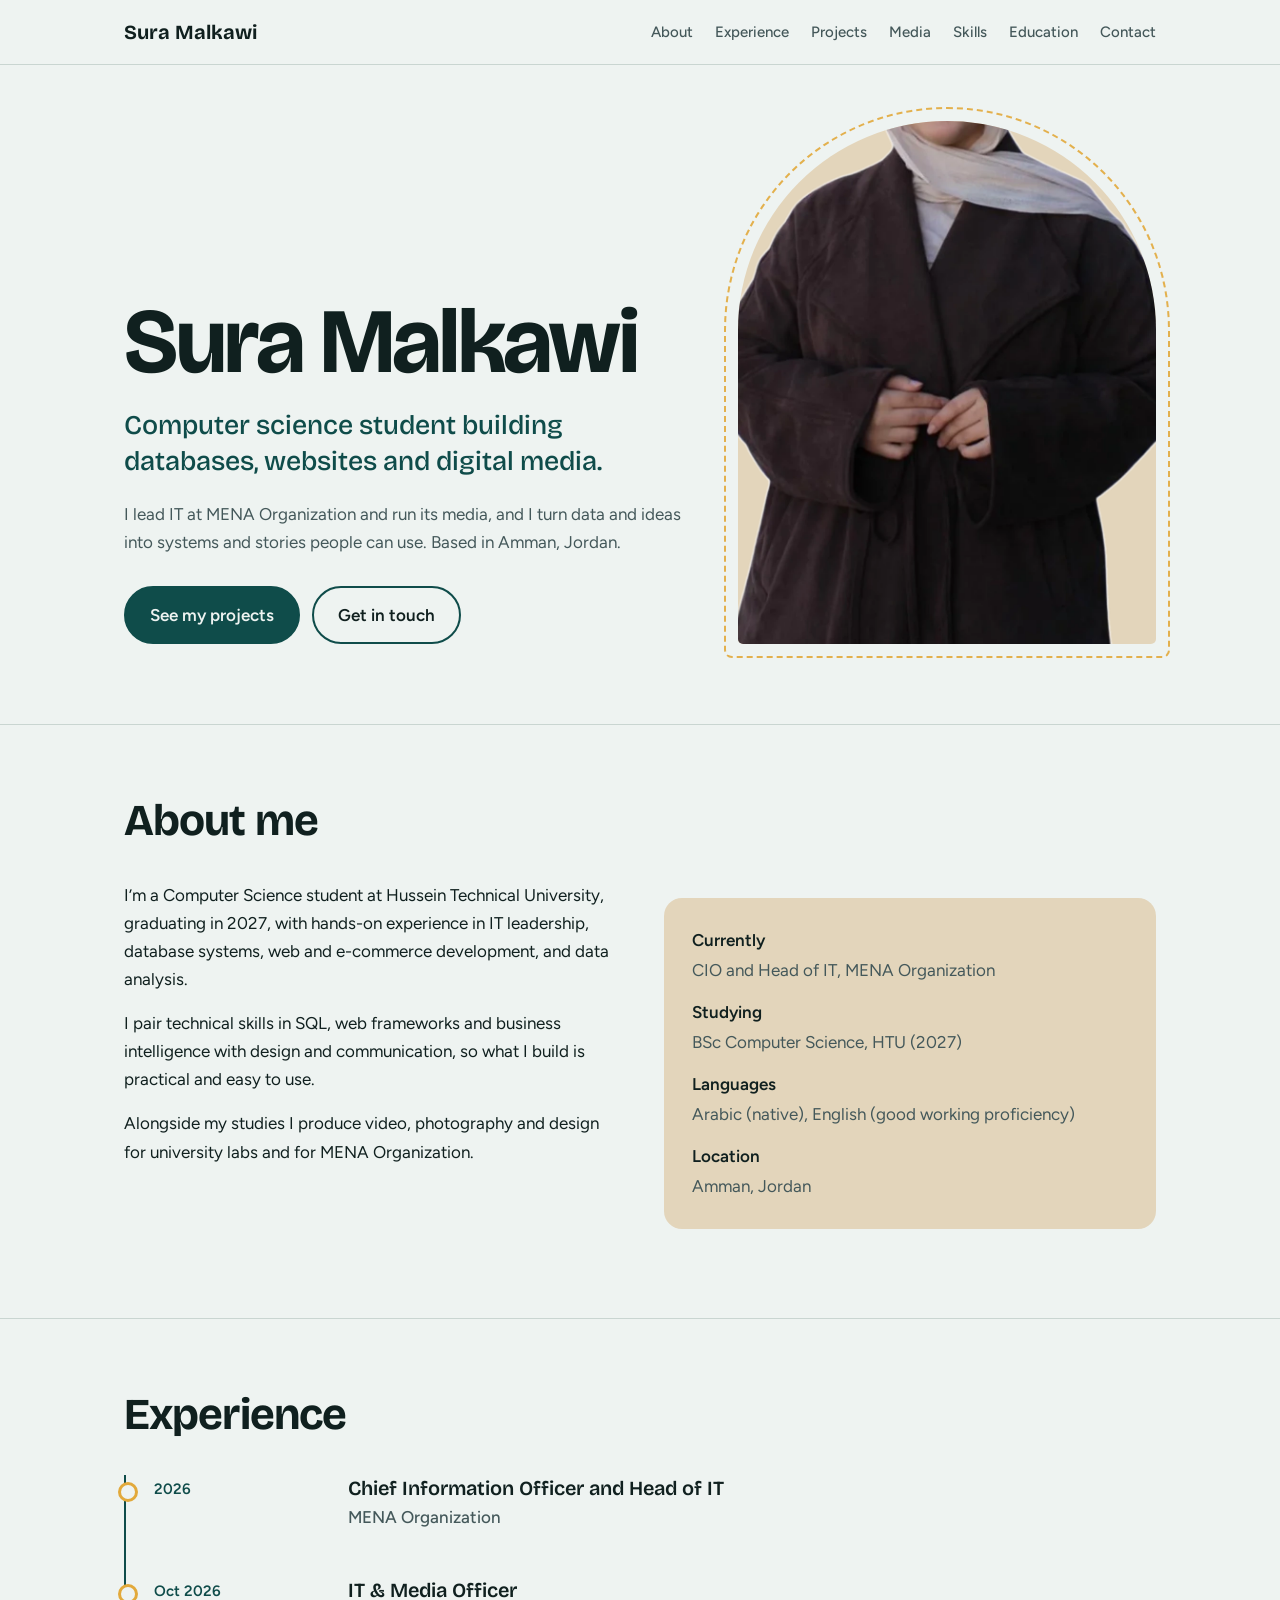
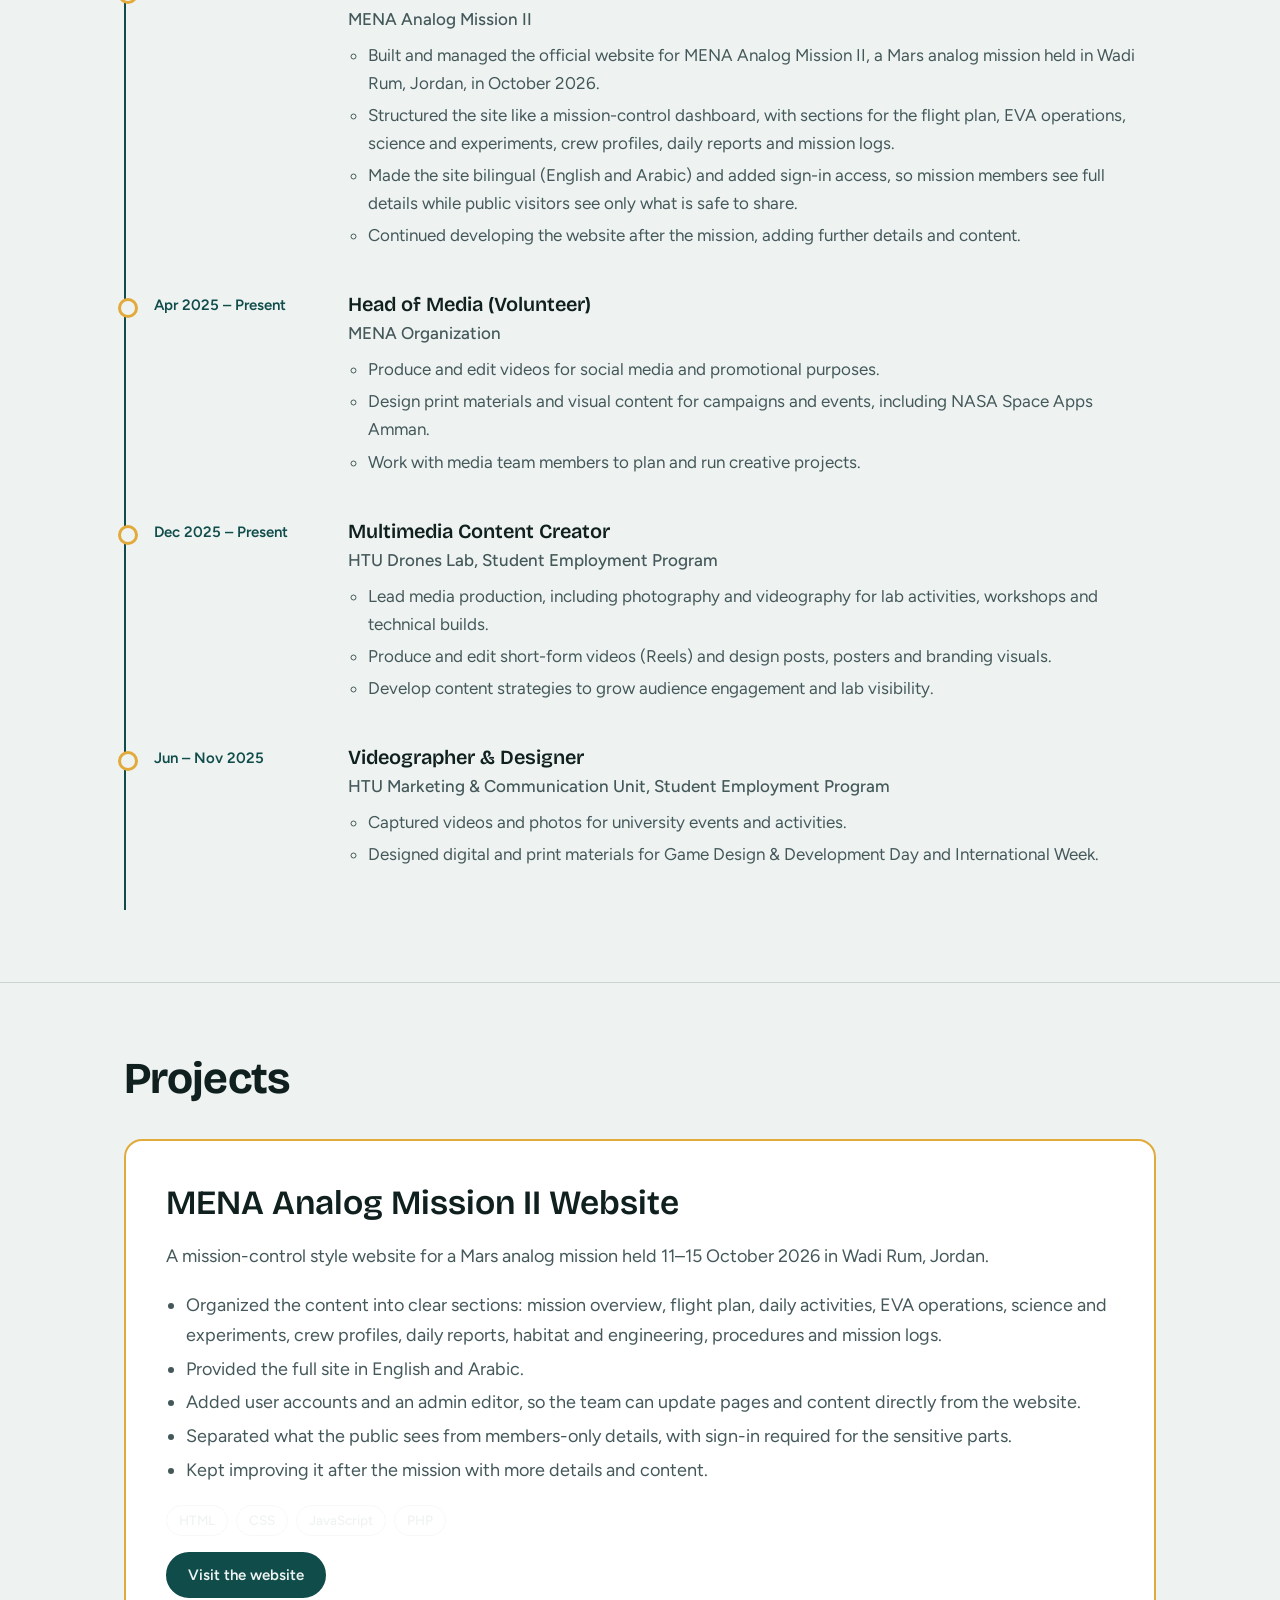
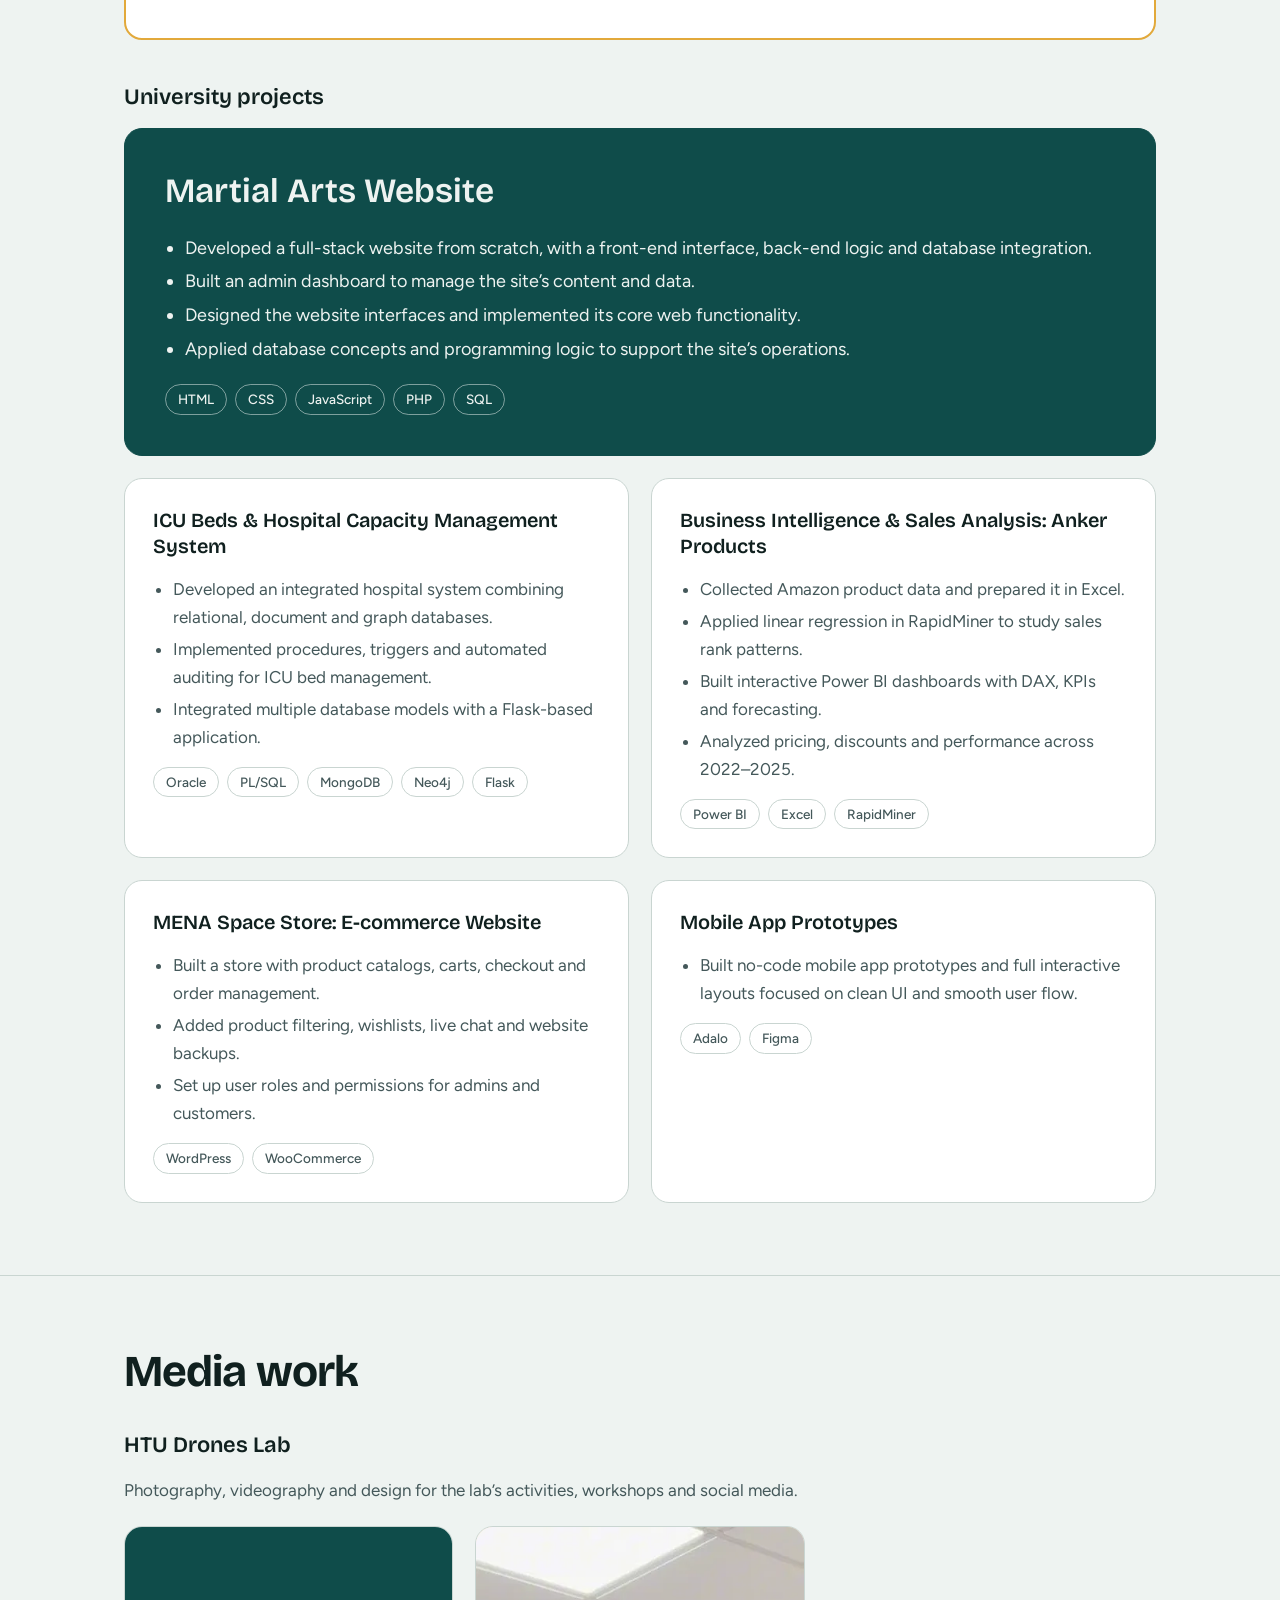
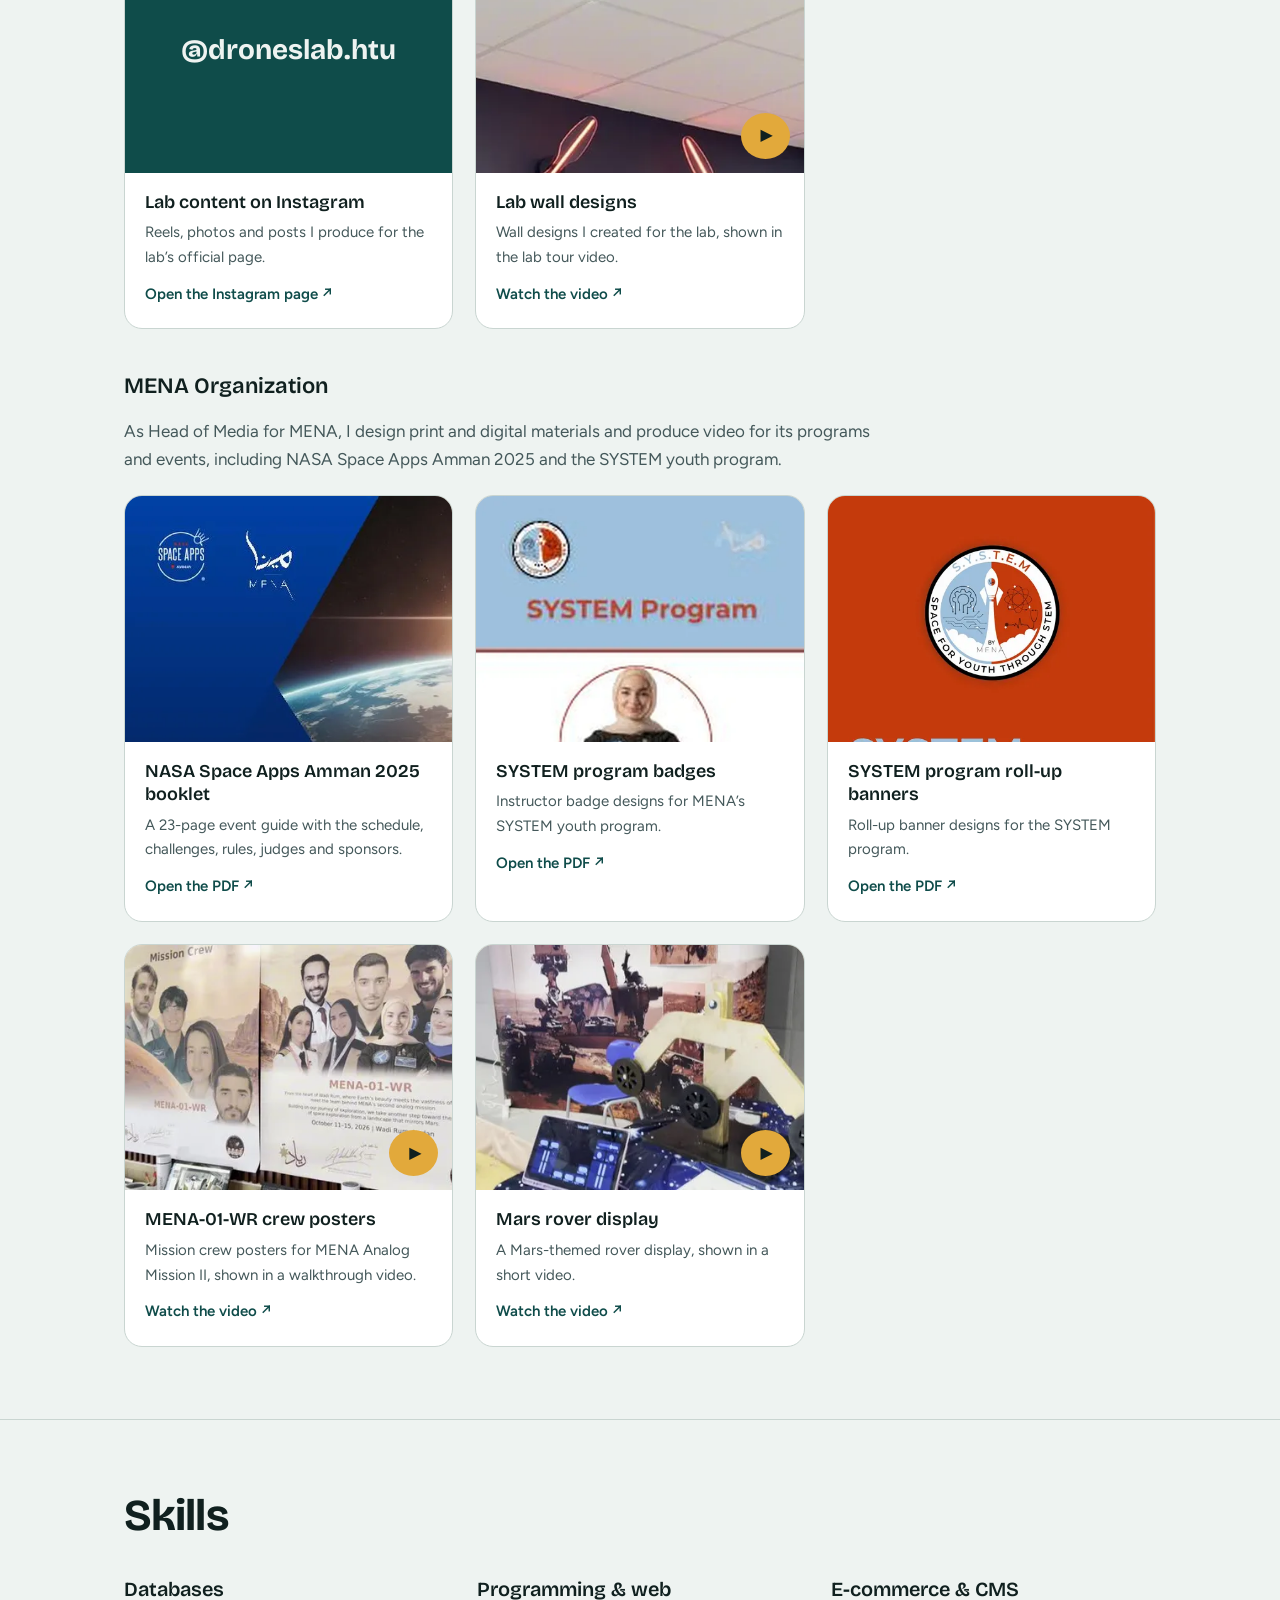
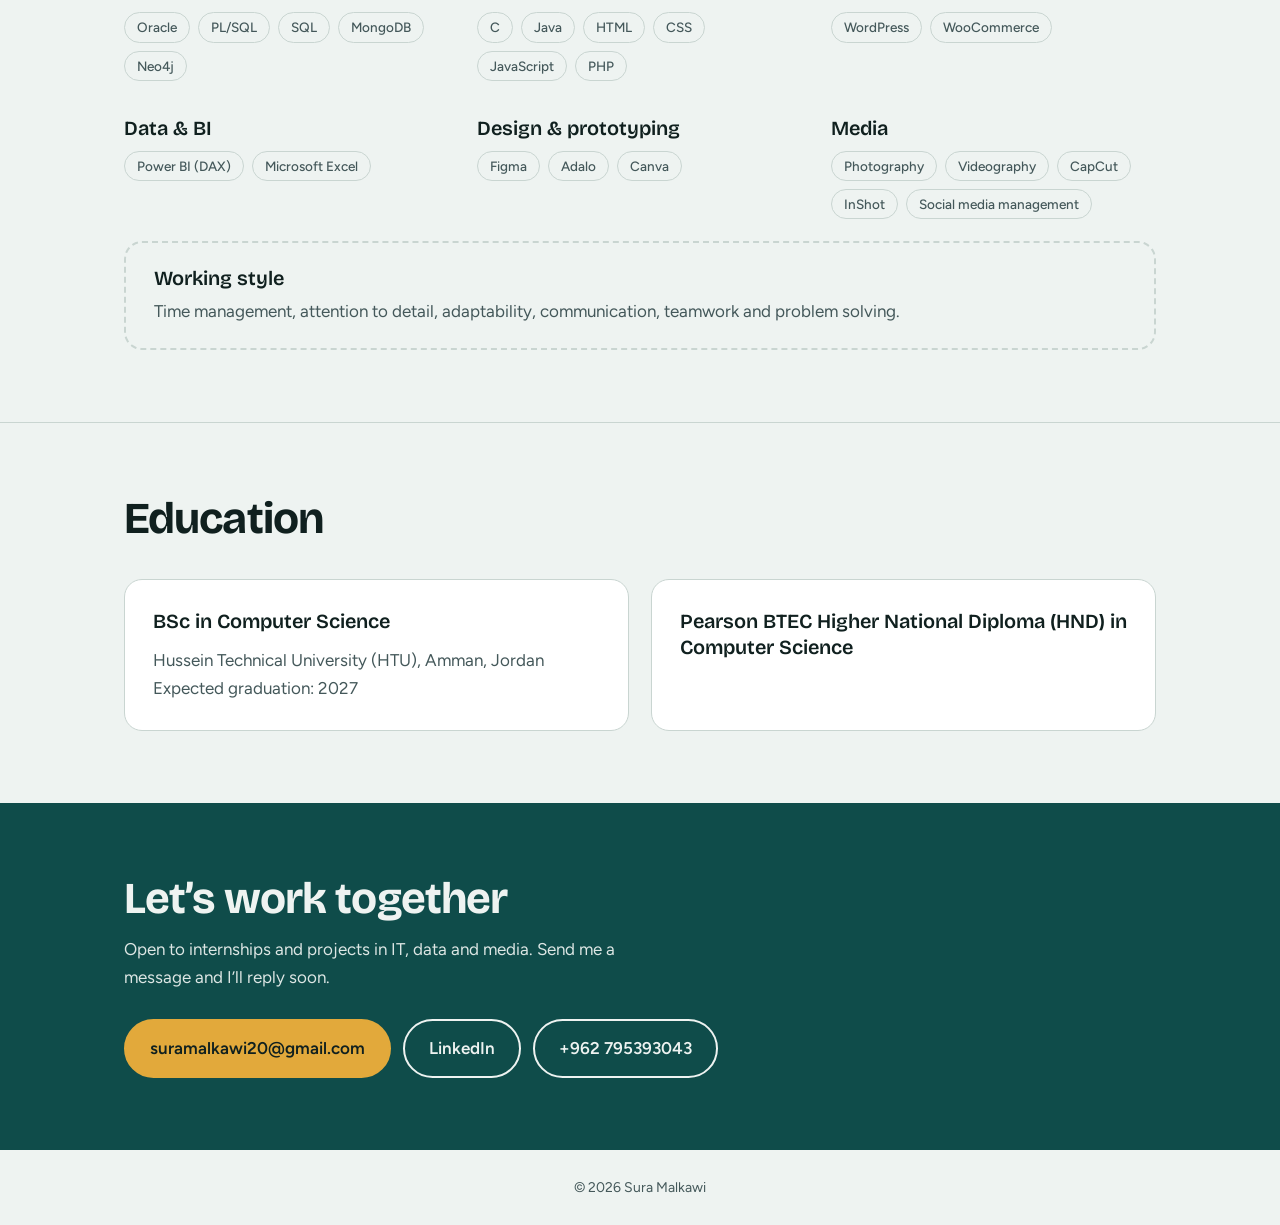
==== commit 2a9014b6: "Add files via upload" ====
--- a/index.html
+++ b/index.html
@@ -1,270 +1,236 @@
-<!DOCTYPE html>
-<html lang="en">
-<head>
-    <meta charset="UTF-8">
-    <title>Sura Malkawi | Portfolio</title>
-    <meta name="viewport" content="width=device-width, initial-scale=1.0">
-    <link rel="icon" type="image/png" href="Asset/PortfolioLogo.png">
-    <link rel="shortcut icon" href="Asset/PortfolioLogo.png">
-    <link rel="stylesheet" href="https://cdnjs.cloudflare.com/ajax/libs/font-awesome/6.5.1/css/all.min.css">
-    <link rel="stylesheet" href="style.css">
-</head>
-<body>
-<!-- NAVBAR -->
-<nav class="navbar">
-    <div class="nav-container">
-        <a href="#" class="nav-logo">SM</a>
-        <ul class="nav-menu">
-            <li><a href="#hero">About</a></li>
-            <li><a href="#skills">Skills</a></li>
-            <li><a href="#projects">Projects</a></li>
-            <li><a href="#experience">Experience</a></li>
-            <li><a href="#contact">Contact</a></li>
-        </ul>
-    </div>
-</nav>
-
-    <section class="hero" id="hero">
-        <div class="hero-content">
-            <div class="hero-header">
-                <img src="Asset/Profile.jpg" alt="Sura Malkawi" class="hero-avatar">
-
-                <div class="hero-title">
-                    <h1>Sura Malkawi</h1>
-                    <p class="subtitle">Computer Science | UI/UX & Digital Design</p>
-                </div>
-            </div>
-
-            <p class="description">
-                I am a Computer Science student at Al-Hussein Technical University with a passion for development and UI/UX design. I combine hands-on experience in programming and UI/UX with digital media work to build clean, user-friendly solutions while growing my skills in development and user-centered design.
-                I am active in media and creative work as Multimedia Content Creator at the HTU Drones Lab, a Social Media Manager at MENA Organization and part of the marketing team at Byond Community. In these roles, I design visual content and manage digital campaigns, building practical skills in branding, teamwork and audience engagement while connecting technology with digital storytelling.
-            </p>
-
-            <div class="hero-buttons">
-                <a href="Sura_Malkawi_CV.pdf" class="btn primary" download>Download CV</a>
-                <a href="#contact" class="btn outline">Contact Me</a>
-            </div>
-         </div>
-    </section>
-
-    <!-- SKILLS -->
-    <section class="section skills-section hidden" id="skills">
-    <h2>Skills</h2>
-
-    <div class="skills-grid">
-
-        <div class="skill-card">
-            <h3>Development</h3>
-            <ul>
-                <li>C / Java</li>
-                <li>HTML & CSS</li>
-                <li>PHP & MySQL</li>
-            </ul>
-        </div>
-
-        <div class="skill-card">
-            <h3>UI / UX & Design</h3>
-            <ul>
-                <li>UI/UX Design (Figma)</li>
-                <li>Prototyping (Figma, Adalo) </li>
-                <li>User Flow Design</li>
-                <li>Graphic Design (Canva)</li>
-            </ul>
-        </div>
-
-        <div class="skill-card">
-            <h3>Media & Tools</h3>
-            <ul>
-                <li>Photography & Videography</li>
-                <li>Video Editing (CapCut / InShot)</li>
-                <li>GitHub</li>
-                <li>Adalo</li>
-            </ul>
-        </div>
-
-        <div class="skill-card">
-            <h3>Soft Skills</h3>
-            <ul>
-                <li>Communication Skills</li>
-                <li>Time Management</li>
-                <li>Responsibility & Commitment</li>
-                <li>Critical Thinking & Problem Solving</li>
-                <li>Attention to Detail</li>
-            </ul>
-        </div>
-    </div>
-</section>
-
-
-    <!-- PROJECTS -->
-   <section class="section projects-section hidden" id="projects">
-    <h2>Projects</h2>
-
-    <div class="projects-grid">
-
-        <div class="project-card">
-            <h3>Programming & OOP Fundamentals</h3>
-            <p>
-                Developed programming solutions using Java, focusing on algorithms,
-                procedural programming, object-oriented concepts and clean code practices.
-            </p>
-            <span>Java • Algorithms • OOP</span>
-            <a href="https://github.com/Sura-Malkawi/oop-java-project.git" target="_blank">View Project</a>
-        </div>
-
-        <div class="project-card">
-            <h3>Tourism Booking System (SDLC)</h3>
-            <p>
-                Designed and analyzed a tourism booking system following the full software
-                development lifecycle, including requirements, system design and prototyping.
-            </p>
-            <span>SDLC • System Analysis • UI/UX</span>
-            <a href="https://suras-team-2.adalo.com/sm-tourism" target="_blank">View Design 1</a>
-            <a href="https://suras-team-2.adalo.com/quicktelecom?target=818468a1bfad492599706dafa106d579&params=%7B%7D" target="_blank">View Design 2</a>
-        </div>
-
-        <div class="project-card">
-            <h3>UI/UX Prototypes</h3>
-            <p>
-                Designed low, mid, and high-fidelity prototypes based on user research,
-                personas and iterative feedback.
-            </p>
-            <span>Figma • UX Research • Prototyping</span>
-            <a href="https://www.figma.com/design/Ae1GNL6h3pBlj4kiR8QM7G/BudgetBuddy?m=auto&t=BXqO7sFtS0JJeNZY-1" target="_blank">View Prototype</a>
-        </div>
-        
-        <div class="project-card">
-            <h3>Full-Stack Web Application</h3>
-            <p>
-                Developed a full-stack web application with front-end, back-end,
-                database integration, and an admin panel.
-            </p>
-            <span>HTML • CSS • PHP • MySQL</span>
-            <a href="https://github.com/Sura-Malkawi/htu-martial-arts.git" target="_blank">View Project</a>
-        </div>
-
-        <div class="project-card">
-            <h3>Business Intelligence Dashboard (Power BI)</h3>
-            <p>
-            Developed an interactive sales analysis dashboard using Microsoft Power BI 
-            as part of a practical academic project. Performed data preparation, 
-            created calculated measures using DAX and designed KPIs to analyze sales, 
-            profit and performance trends through clear and structured visualizations.
-            </p>
-            <span>Microsoft Excel • Power BI • DAX • KPI Analysis</span>
-        </div>
-
-        <div class="project-card">
-            <h3>Visual & Media Design</h3>
-            <p>
-                Designed visual content and multimedia materials for university events and student initiatives,
-                including social media designs, event coverage and promotional visuals.
-            </p>
-            <span>Graphic Design • Social Media • Videography</span>
-            <a href="https://drive.google.com/drive/folders/1v1a1F1hc2X_p2EPZB7V7TXylQbJiYsN2?usp=sharing" target="_blank">View Work</a>
-        </div>
-        
-    </div>
-</section>
-
-
-    <!-- EXPERIENCE -->
-   <section class="section experience-section hidden" id = "experience">
-        <h2>Experience</h2>
-
-        <div class="experience-box">
-            <div class="experience-header">
-                <div class="experience-left">
-                    <h3>Multimedia Content Creator</h3>
-                    <p class="department">HTU Drones Lab</p>
-                </div>
-
-                <p class="experience-date">Dec 2025 - Present</p>
-            </div>
-
-            <p>
-                Created visual and digital content for the HTU Drones Lab, including design,
-                video editing, and multimedia materials. Contributed creatively to the lab's
-                projects and activities while gaining hands-on experience through real-world
-                practice
-            </p>
-        </div>
-
-       <div class="experience-box">
-            <div class="experience-header">
-                <div class="experience-left">
-                    <h3>Social Media Manager</h3>
-                    <p class="department">MENA Organization</p>
-                </div>
-
-                <p class="experience-date">Apr 2025 - Present</p>
-            </div>
-
-            <p>
-                Produce and edit videos for social media and promotional purposes while designing
-                visual and print materials for campaigns and events and collaborating closely with 
-                the media team to plan and execute creative projects
-            </p>
-        </div>
-
-        <div class="experience-box">
-            <div class="experience-header">
-                <div class="experience-left">
-                    <h3>Videographer & Designer</h3>
-                    <p class="department">Marketing and Communications Unit - HTU</p>
-                </div>
-
-                <p class="experience-date">Jun 2025 - Nov 2025</p>
-            </div>
-
-            <p>
-                Captured photos and videos for university events and designed digital 
-                and print materials, contributing to major activities such as Game Design 
-                & Development Day and International Week
-            </p>
-        </div>
-    </section>
-
-    <!-- CONTACT -->
-    <section class="contact-section hidden" id="contact">
-        <h2>Contact</h2>
-
-        <div class="contact-icons">
-
-            <a href="mailto:suramalkawi20@gmail.com" class="contact-icon">
-                <i class="fa-regular fa-envelope"></i>
-                <span>suramalkawi20@gmail.com</span>
-            </a>
-
-            <a href="tel:+962795393043" class="contact-icon">
-                <i class="fa-solid fa-phone"></i>
-                <span>+962 79 539 3043</span>
-            </a>
-
-            <a href="https://www.linkedin.com/in/sura-malkawi-8aab84295/" target="_blank" class="contact-icon">
-                <i class="fa-brands fa-linkedin-in"></i>
-                <span>LinkedIn</span>
-            </a>
-        </div>
-    </section>
-
-    <footer>
-        Designed & Built by Sura Malkawi © 2026
-    </footer>
-
-    <script>
-const observer = new IntersectionObserver(entries => {
-    entries.forEach(entry => {
-        if (entry.isIntersecting) {
-            entry.target.classList.add('show');
-        }
-    });
-});
-
-const hiddenElements = document.querySelectorAll('.hidden');
-hiddenElements.forEach(el => observer.observe(el));
-</script>
-
-</body>
-
-</html>
+<!DOCTYPE html>
+<html lang="en">
+<head>
+<meta charset="utf-8">
+<meta name="viewport" content="width=device-width, initial-scale=1, viewport-fit=cover">
+<title>Sura Malkawi – IT, Data & Media</title>
+<link rel="preconnect" href="https://fonts.googleapis.com">
+<link rel="preconnect" href="https://fonts.gstatic.com" crossorigin>
+<link href="https://fonts.googleapis.com/css2?family=Bricolage+Grotesque:opsz,wght@12..96,500;12..96,700&family=Figtree:wght@400;500;600&display=swap" rel="stylesheet">
+<style>
+:root{--bg:#EEF3F1;--panel:#E3D5BB;--panel2:#FFFFFF;--ink:#10201F;--soft:#44585A;--teal:#0F4C4A;--amber:#E2A93B;--line:#C9D5D1;--on-teal:#EEF3F1;--arch:#E3D5BB;
+--d:'Bricolage Grotesque','Segoe UI',system-ui,sans-serif;--b:'Figtree','Segoe UI',system-ui,sans-serif;
+box-sizing:border-box;padding-top:env(safe-area-inset-top,0px);padding-bottom:env(safe-area-inset-bottom,0px)}
+@media (prefers-color-scheme:dark){:root:not([data-theme="light"]){--bg:#0B1514;--panel:#1B2A27;--panel2:#12201E;--ink:#EAF1EE;--soft:#A5B8B4;--teal:#1C6D69;--line:#27403C;--arch:#2F7F7A}}
+:root[data-theme="dark"]{--bg:#0B1514;--panel:#1B2A27;--panel2:#12201E;--ink:#EAF1EE;--soft:#A5B8B4;--teal:#1C6D69;--line:#27403C;--arch:#2F7F7A}
+html{scroll-padding-top:calc(72px + env(safe-area-inset-top,0px));scroll-behavior:smooth}
+*{box-sizing:border-box}
+body{margin:0;background:var(--bg);color:var(--ink);font:400 17px/1.65 var(--b)}
+body::before{content:"";position:fixed;inset:0 0 auto;height:env(safe-area-inset-top,0px);background:var(--bg);z-index:30}
+a{color:inherit}
+:focus-visible{outline:3px solid var(--amber);outline-offset:3px}
+.wrap{max-width:1080px;margin:0 auto;padding:0 24px}
+header{position:sticky;top:env(safe-area-inset-top,0px);z-index:20;background:color-mix(in srgb,var(--bg) 88%,transparent);backdrop-filter:blur(10px);border-bottom:1px solid var(--line)}
+header .wrap{display:flex;align-items:center;justify-content:space-between;height:64px;gap:16px}
+.logo{font:700 20px var(--d);text-decoration:none}
+nav{display:flex;gap:22px;overflow-x:auto}
+nav a{text-decoration:none;font-size:15px;font-weight:500;color:var(--soft);white-space:nowrap}
+nav a:hover{color:var(--ink)}
+.hero{padding:56px 0 80px}
+.hero .wrap{display:grid;grid-template-columns:1.15fr .85fr;gap:48px;align-items:end}
+h1{font:700 clamp(46px,8vw,92px)/.98 var(--d);letter-spacing:-.025em;margin:0 0 20px}
+.role{font:500 clamp(20px,2.6vw,27px)/1.35 var(--d);color:var(--teal);margin:0 0 20px}
+@media (prefers-color-scheme:dark){:root:not([data-theme="light"]) .role{color:var(--amber)}}
+.lead{max-width:34em;color:var(--soft);margin:0 0 30px}
+.btns{display:flex;flex-wrap:wrap;gap:12px}
+.btn{display:inline-block;padding:13px 24px;border-radius:999px;font-weight:600;text-decoration:none;border:2px solid var(--teal);transition:transform .15s}
+.btn.p{background:var(--teal);color:var(--on-teal)}
+.btn:hover{transform:translateY(-2px)}
+.portrait{position:relative;aspect-ratio:4/5;max-width:440px;margin-left:auto;width:100%}
+.frame{position:absolute;inset:0;background:var(--arch);border-radius:999px 999px 24px 24px;overflow:hidden}
+.portrait::after{content:"";position:absolute;inset:-14px;border:2px dashed var(--amber);border-radius:999px 999px 36px 36px;opacity:.9}
+.frame img{position:absolute;left:-7%;bottom:-3%;width:114%;height:auto;transition:transform .6s ease}
+.portrait:hover .frame img{transform:scale(1.04)}
+.card,.facts,.mini{transition:transform .25s ease,box-shadow .25s ease,border-color .25s ease}
+.card:hover,.mini:hover{transform:translateY(-6px);box-shadow:0 20px 34px -16px rgba(16,32,31,.4);border-color:var(--amber)}
+.facts:hover{transform:translateY(-4px)}
+.tags span{transition:background .2s,color .2s,border-color .2s,transform .2s}
+.tags span:hover{background:var(--amber);border-color:var(--amber);color:#10201F;transform:scale(1.07)}
+nav a{transition:color .2s}nav a:hover{text-decoration:underline;text-decoration-color:var(--amber);text-decoration-thickness:2px;text-underline-offset:6px}
+.btn:hover{box-shadow:0 10px 20px -10px rgba(0,0,0,.45)}
+.tl>li::before{transition:background .2s,transform .2s}.tl>li:hover::before{background:var(--amber);transform:scale(1.25)}
+.reveal{animation:up .8s ease both}
+@keyframes up{from{opacity:0;transform:translateY(22px)}to{opacity:1;transform:none}}
+section{padding:72px 0;border-top:1px solid var(--line)}
+h2{font:700 clamp(30px,4.5vw,44px)/1.1 var(--d);letter-spacing:-.02em;margin:0 0 36px}
+h3{font:600 20px/1.3 var(--d);margin:0}
+.about{display:grid;grid-template-columns:1fr 1fr;gap:48px}
+.about p{margin:0 0 16px;max-width:36em}
+.facts{background:var(--panel);padding:28px;border-radius:18px;align-self:start}
+.facts dt{font-weight:600;margin-top:14px}.facts dt:first-child{margin-top:0}
+.facts dd{margin:2px 0 0;color:var(--soft)}
+.tl{list-style:none;margin:0;padding:0;border-left:2px solid var(--teal)}
+.tl>li{display:grid;grid-template-columns:170px 1fr;gap:24px;padding:0 0 38px 28px;position:relative}
+.tl>li::before{content:"";position:absolute;left:-8px;top:7px;width:14px;height:14px;border-radius:50%;background:var(--bg);border:3px solid var(--amber)}
+.when{font-weight:600;color:var(--teal);font-size:15px;padding-top:2px}
+@media (prefers-color-scheme:dark){:root:not([data-theme="light"]) .when{color:var(--amber)}}
+.org{color:var(--soft);margin:2px 0 8px;font-weight:500}
+ul.b{margin:0;padding-left:20px;color:var(--soft)}ul.b li{margin:4px 0}
+.tl>li>div{min-width:0}
+.card.w{border:2px solid var(--amber);gap:10px}
+.card.big{padding:40px;gap:16px}.card.big h3{font-size:clamp(26px,3.6vw,34px)}.card.big ul.b{font-size:18px}
+.sub{font:600 22px var(--d);margin:44px 0 18px}
+.btn.sm{padding:9px 20px;align-self:flex-start;font-size:15px}
+.mgrid{display:grid;grid-template-columns:repeat(3,1fr);gap:22px}
+.intro{margin:0 0 22px;max-width:44em;color:var(--soft)}
+a.work{display:flex;flex-direction:column;background:var(--panel2);border:1px solid var(--line);border-radius:18px;overflow:hidden;text-decoration:none;color:inherit;transition:transform .25s ease,box-shadow .25s ease,border-color .25s ease}
+a.work:hover{transform:translateY(-6px);box-shadow:0 20px 34px -16px rgba(16,32,31,.4);border-color:var(--amber)}
+.work .th{position:relative;aspect-ratio:4/3;overflow:hidden;background:var(--panel)}
+.work .th img{width:100%;height:100%;object-fit:cover;object-position:top;transition:transform .5s ease}
+.work:hover .th img{transform:scale(1.07)}
+.work .th.v::after{content:"\25B6";position:absolute;right:14px;bottom:14px;width:46px;height:46px;border-radius:50%;background:var(--amber);color:#10201F;display:grid;place-items:center;font-size:16px;padding-left:3px}
+.work .th.ig{display:grid;place-items:center;background:var(--teal);color:var(--on-teal);font:700 clamp(22px,3vw,28px) var(--d)}
+.work .tx{padding:18px 20px 22px;display:flex;flex-direction:column;gap:6px}
+.work h4{font:600 18px/1.3 var(--d);margin:0}.work p{margin:0;color:var(--soft);font-size:15px}
+.work .go{margin-top:6px;font-weight:600;color:var(--teal);font-size:15px}
+@media (prefers-color-scheme:dark){:root:not([data-theme="light"]) .work .go{color:var(--amber)}}
+@media (max-width:820px){.mgrid{grid-template-columns:1fr}}
+@media (prefers-reduced-motion:reduce){a.work,.work .th img{transition:none}a.work:hover,.work:hover .th img{transform:none}}
+.grid{display:grid;grid-template-columns:repeat(2,1fr);gap:22px}
+.card{background:var(--panel2);border:1px solid var(--line);border-radius:18px;padding:28px;display:flex;flex-direction:column;gap:12px}
+.card.f{grid-column:1/-1;background:var(--teal);color:var(--on-teal);border-color:var(--teal)}
+.card.f ul.b,.card.f .tags span{color:var(--on-teal)}
+.card.f .tags span{border-color:rgba(238,243,241,.5)}
+.tags{display:flex;flex-wrap:wrap;gap:8px}
+.tags span{font-size:13.5px;font-weight:500;border:1px solid var(--line);color:var(--soft);padding:3px 12px;border-radius:999px}
+.mini{margin-top:22px;padding:22px 28px;border:2px dashed var(--line);border-radius:18px}
+.mini p{margin:6px 0 0;color:var(--soft)}
+.skills{display:grid;grid-template-columns:repeat(3,1fr);gap:34px 28px}
+.skills h3{margin-bottom:10px}
+.edu{display:grid;grid-template-columns:1fr 1fr;gap:22px}
+.edu .card p{margin:0;color:var(--soft)}
+.contact{background:var(--teal);color:var(--on-teal);border-top:0}
+.contact h2{margin-bottom:12px}
+.contact p{max-width:32em;margin:0 0 28px;opacity:.92}
+.contact .btn{border-color:var(--on-teal);color:var(--on-teal)}
+.contact .btn.p{background:var(--amber);border-color:var(--amber);color:#10201F}
+footer{padding:26px 0;color:var(--soft);font-size:14px;text-align:center}
+@media (max-width:820px){
+.hero .wrap,.about,.grid,.edu{grid-template-columns:1fr}
+.skills{grid-template-columns:1fr 1fr}
+.portrait{margin:20px auto 0;max-width:320px;order:-1}
+.tl>li{grid-template-columns:1fr;gap:4px}
+header .wrap{height:auto;padding-top:10px;padding-bottom:10px;flex-direction:column;align-items:flex-start;gap:4px}
+section{padding:56px 0}.wrap{padding:0 18px}.tl>li{padding-left:20px}.card.big{padding:28px}}
+@media (max-width:520px){.skills{grid-template-columns:1fr}}
+@media (prefers-reduced-motion:reduce){.reveal{animation:none}html{scroll-behavior:auto}.btn,.card,.tags span,.frame img,.facts,.mini{transition:none}.card:hover,.mini:hover,.facts:hover,.btn:hover,.tags span:hover,.portrait:hover .frame img{transform:none}}
+</style>
+</head>
+<body>
+<header><div class="wrap"><a class="logo" href="#top">Sura Malkawi</a>
+<nav aria-label="Sections"><a href="#about">About</a><a href="#experience">Experience</a><a href="#projects">Projects</a><a href="#media">Media</a><a href="#skills">Skills</a><a href="#education">Education</a><a href="#contact">Contact</a></nav></div></header>
+<main id="top">
+<div class="hero"><div class="wrap">
+<div class="reveal">
+<h1>Sura Malkawi</h1>
+<p class="role">Computer science student building databases, websites and digital media.</p>
+<p class="lead">I lead IT at MENA Organization and run its media, and I turn data and ideas into systems and stories people can use. Based in Amman, Jordan.</p>
+<div class="btns"><a class="btn p" href="#projects">See my projects</a><a class="btn" href="#contact">Get in touch</a></div>
+</div>
+<div class="portrait reveal"><div class="frame"><img src="[data-uri]" alt="Portrait of Sura Malkawi smiling" width="1000"></div></div>
+</div></div>
+
+<section id="about"><div class="wrap">
+<h2>About me</h2>
+<div class="about">
+<div>
+<p>I’m a Computer Science student at Hussein Technical University, graduating in 2027, with hands-on experience in IT leadership, database systems, web and e-commerce development, and data analysis.</p>
+<p>I pair technical skills in SQL, web frameworks and business intelligence with design and communication, so what I build is practical and easy to use.</p>
+<p>Alongside my studies I produce video, photography and design for university labs and for MENA Organization.</p>
+</div>
+<dl class="facts">
+<dt>Currently</dt><dd>CIO and Head of IT, MENA Organization</dd>
+<dt>Studying</dt><dd>BSc Computer Science, HTU (2027)</dd>
+<dt>Languages</dt><dd>Arabic (native), English (good working proficiency)</dd>
+<dt>Location</dt><dd>Amman, Jordan</dd>
+</dl></div></div></section>
+
+<section id="experience"><div class="wrap">
+<h2>Experience</h2>
+<ol class="tl">
+<li><div class="when">2026</div><div><h3>Chief Information Officer and Head of IT</h3><p class="org">MENA Organization</p></div></li>
+<li><div class="when">Oct 2026</div><div><h3>IT & Media Officer</h3><p class="org">MENA Analog Mission II</p>
+<ul class="b"><li>Built and managed the official website for MENA Analog Mission II, a Mars analog mission held in Wadi Rum, Jordan, in October 2026.</li><li>Structured the site like a mission-control dashboard, with sections for the flight plan, EVA operations, science and experiments, crew profiles, daily reports and mission logs.</li><li>Made the site bilingual (English and Arabic) and added sign-in access, so mission members see full details while public visitors see only what is safe to share.</li><li>Continued developing the website after the mission, adding further details and content.</li></ul></div></li>
+<li><div class="when">Apr 2025 – Present</div><div><h3>Head of Media (Volunteer)</h3><p class="org">MENA Organization</p>
+<ul class="b"><li>Produce and edit videos for social media and promotional purposes.</li><li>Design print materials and visual content for campaigns and events, including NASA Space Apps Amman.</li><li>Work with media team members to plan and run creative projects.</li></ul></div></li>
+<li><div class="when">Dec 2025 – Present</div><div><h3>Multimedia Content Creator</h3><p class="org">HTU Drones Lab, Student Employment Program</p>
+<ul class="b"><li>Lead media production, including photography and videography for lab activities, workshops and technical builds.</li><li>Produce and edit short-form videos (Reels) and design posts, posters and branding visuals.</li><li>Develop content strategies to grow audience engagement and lab visibility.</li></ul></div></li>
+<li><div class="when">Jun – Nov 2025</div><div><h3>Videographer & Designer</h3><p class="org">HTU Marketing & Communication Unit, Student Employment Program</p>
+<ul class="b"><li>Captured videos and photos for university events and activities.</li><li>Designed digital and print materials for Game Design & Development Day and International Week.</li></ul></div></li>
+</ol></div></section>
+
+<section id="projects"><div class="wrap">
+<h2>Projects</h2>
+<div class="grid">
+<article class="card w f big" style="background:var(--panel2);color:var(--ink);border-color:var(--amber)"><h3>MENA Analog Mission II Website</h3>
+<p style="margin:0;color:var(--soft);font-size:18px;max-width:46em">A mission-control style website for a Mars analog mission held 11–15 October 2026 in Wadi Rum, Jordan.</p>
+<ul class="b" style="color:var(--soft)"><li>Organized the content into clear sections: mission overview, flight plan, daily activities, EVA operations, science and experiments, crew profiles, daily reports, habitat and engineering, procedures and mission logs.</li><li>Provided the full site in English and Arabic.</li><li>Added user accounts and an admin editor, so the team can update pages and content directly from the website.</li><li>Separated what the public sees from members-only details, with sign-in required for the sensitive parts.</li><li>Kept improving it after the mission with more details and content.</li></ul>
+<div class="tags"><span>HTML</span><span>CSS</span><span>JavaScript</span><span>PHP</span></div>
+<a class="btn p sm" href="https://mission.menaorbit.com/" target="_blank" rel="noopener">Visit the website</a></article>
+</div>
+<h3 class="sub">University projects</h3>
+<div class="grid">
+<article class="card f big"><h3>Martial Arts Website</h3>
+<ul class="b"><li>Developed a full-stack website from scratch, with a front-end interface, back-end logic and database integration.</li><li>Built an admin dashboard to manage the site’s content and data.</li><li>Designed the website interfaces and implemented its core web functionality.</li><li>Applied database concepts and programming logic to support the site’s operations.</li></ul>
+<div class="tags"><span>HTML</span><span>CSS</span><span>JavaScript</span><span>PHP</span><span>SQL</span></div></article>
+<article class="card"><h3>ICU Beds & Hospital Capacity Management System</h3>
+<ul class="b"><li>Developed an integrated hospital system combining relational, document and graph databases.</li><li>Implemented procedures, triggers and automated auditing for ICU bed management.</li><li>Integrated multiple database models with a Flask-based application.</li></ul>
+<div class="tags"><span>Oracle</span><span>PL/SQL</span><span>MongoDB</span><span>Neo4j</span><span>Flask</span></div></article>
+<article class="card"><h3>Business Intelligence & Sales Analysis: Anker Products</h3>
+<ul class="b"><li>Collected Amazon product data and prepared it in Excel.</li><li>Applied linear regression in RapidMiner to study sales rank patterns.</li><li>Built interactive Power BI dashboards with DAX, KPIs and forecasting.</li><li>Analyzed pricing, discounts and performance across 2022–2025.</li></ul>
+<div class="tags"><span>Power BI</span><span>Excel</span><span>RapidMiner</span></div></article>
+<article class="card"><h3>MENA Space Store: E-commerce Website</h3>
+<ul class="b"><li>Built a store with product catalogs, carts, checkout and order management.</li><li>Added product filtering, wishlists, live chat and website backups.</li><li>Set up user roles and permissions for admins and customers.</li></ul>
+<div class="tags"><span>WordPress</span><span>WooCommerce</span></div></article>
+<article class="card"><h3>Mobile App Prototypes</h3>
+<ul class="b"><li>Built no-code mobile app prototypes and full interactive layouts focused on clean UI and smooth user flow.</li></ul>
+<div class="tags"><span>Adalo</span><span>Figma</span></div></article>
+</div></div></section>
+
+<section id="media"><div class="wrap">
+<h2>Media work</h2>
+<h3 class="sub" style="margin-top:0">HTU Drones Lab</h3>
+<p class="intro">Photography, videography and design for the lab’s activities, workshops and social media.</p>
+<div class="mgrid">
+<a class="work" href="https://www.instagram.com/droneslab.htu/" target="_blank" rel="noopener"><div class="th ig">@droneslab.htu</div><div class="tx"><h4>Lab content on Instagram</h4><p>Reels, photos and posts I produce for the lab’s official page.</p><span class="go">Open the Instagram page ↗</span></div></a>
+<a class="work" href="media/Drones_Lab_Tour.mp4" target="_blank" rel="noopener"><div class="th v"><img src="[data-uri]" alt="" loading="lazy"></div><div class="tx"><h4>Lab wall designs</h4><p>Wall designs I created for the lab, shown in the lab tour video.</p><span class="go">Watch the video ↗</span></div></a>
+</div>
+<h3 class="sub">MENA Organization</h3>
+<p class="intro">As Head of Media for MENA, I design print and digital materials and produce video for its programs and events, including NASA Space Apps Amman 2025 and the SYSTEM youth program.</p>
+<div class="mgrid">
+<a class="work" href="media/NASA_Space_Apps_Amman_Booklet.pdf" target="_blank" rel="noopener"><div class="th"><img src="[data-uri]" alt="" loading="lazy"></div><div class="tx"><h4>NASA Space Apps Amman 2025 booklet</h4><p>A 23-page event guide with the schedule, challenges, rules, judges and sponsors.</p><span class="go">Open the PDF ↗</span></div></a>
+<a class="work" href="media/SYSTEM_Instructor_Badges.pdf" target="_blank" rel="noopener"><div class="th"><img src="[data-uri]" alt="" loading="lazy"></div><div class="tx"><h4>SYSTEM program badges</h4><p>Instructor badge designs for MENA’s SYSTEM youth program.</p><span class="go">Open the PDF ↗</span></div></a>
+<a class="work" href="media/SYSTEM_Rollups.pdf" target="_blank" rel="noopener"><div class="th"><img src="[data-uri]" alt="" loading="lazy"></div><div class="tx"><h4>SYSTEM program roll-up banners</h4><p>Roll-up banner designs for the SYSTEM program.</p><span class="go">Open the PDF ↗</span></div></a>
+<a class="work" href="media/Mission_Crew_Posters.mp4" target="_blank" rel="noopener"><div class="th v"><img src="[data-uri]" alt="" loading="lazy"></div><div class="tx"><h4>MENA-01-WR crew posters</h4><p>Mission crew posters for MENA Analog Mission II, shown in a walkthrough video.</p><span class="go">Watch the video ↗</span></div></a>
+<a class="work" href="media/Mars_Rover_Display.mp4" target="_blank" rel="noopener"><div class="th v"><img src="[data-uri]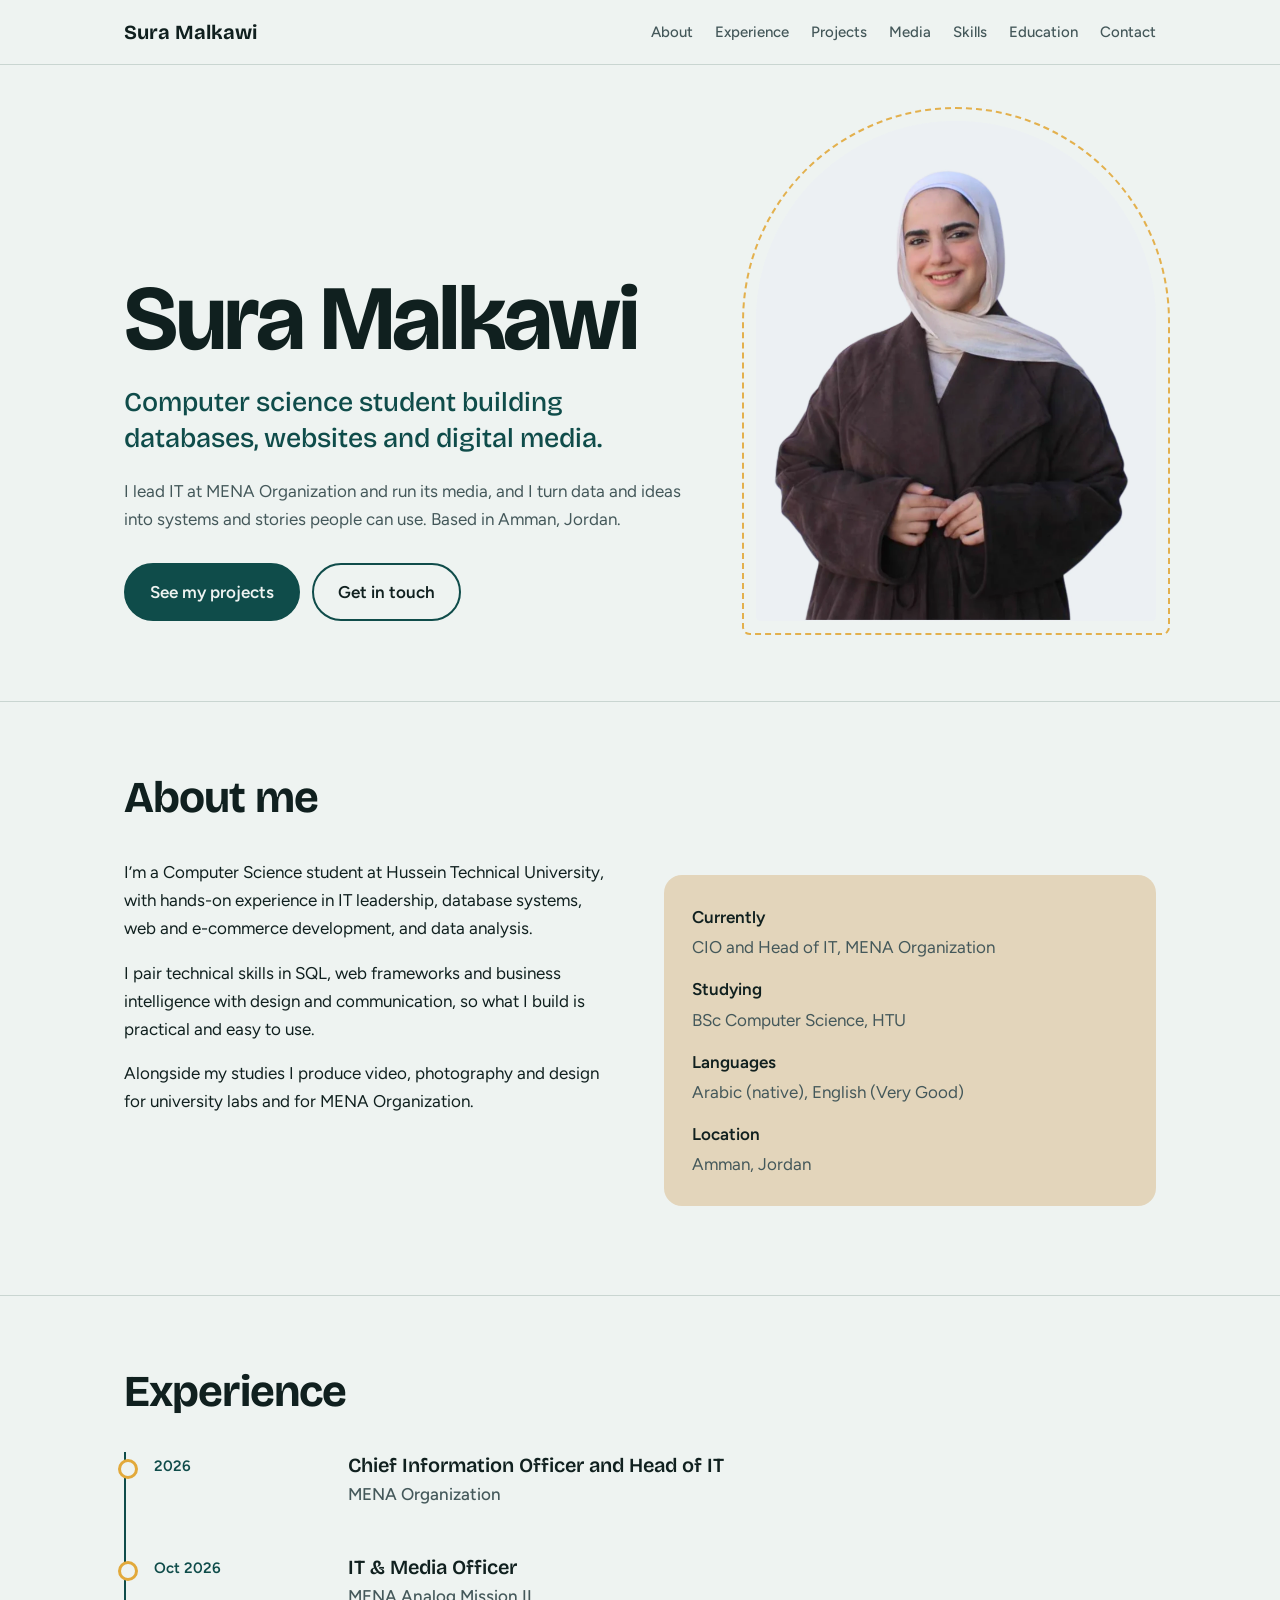
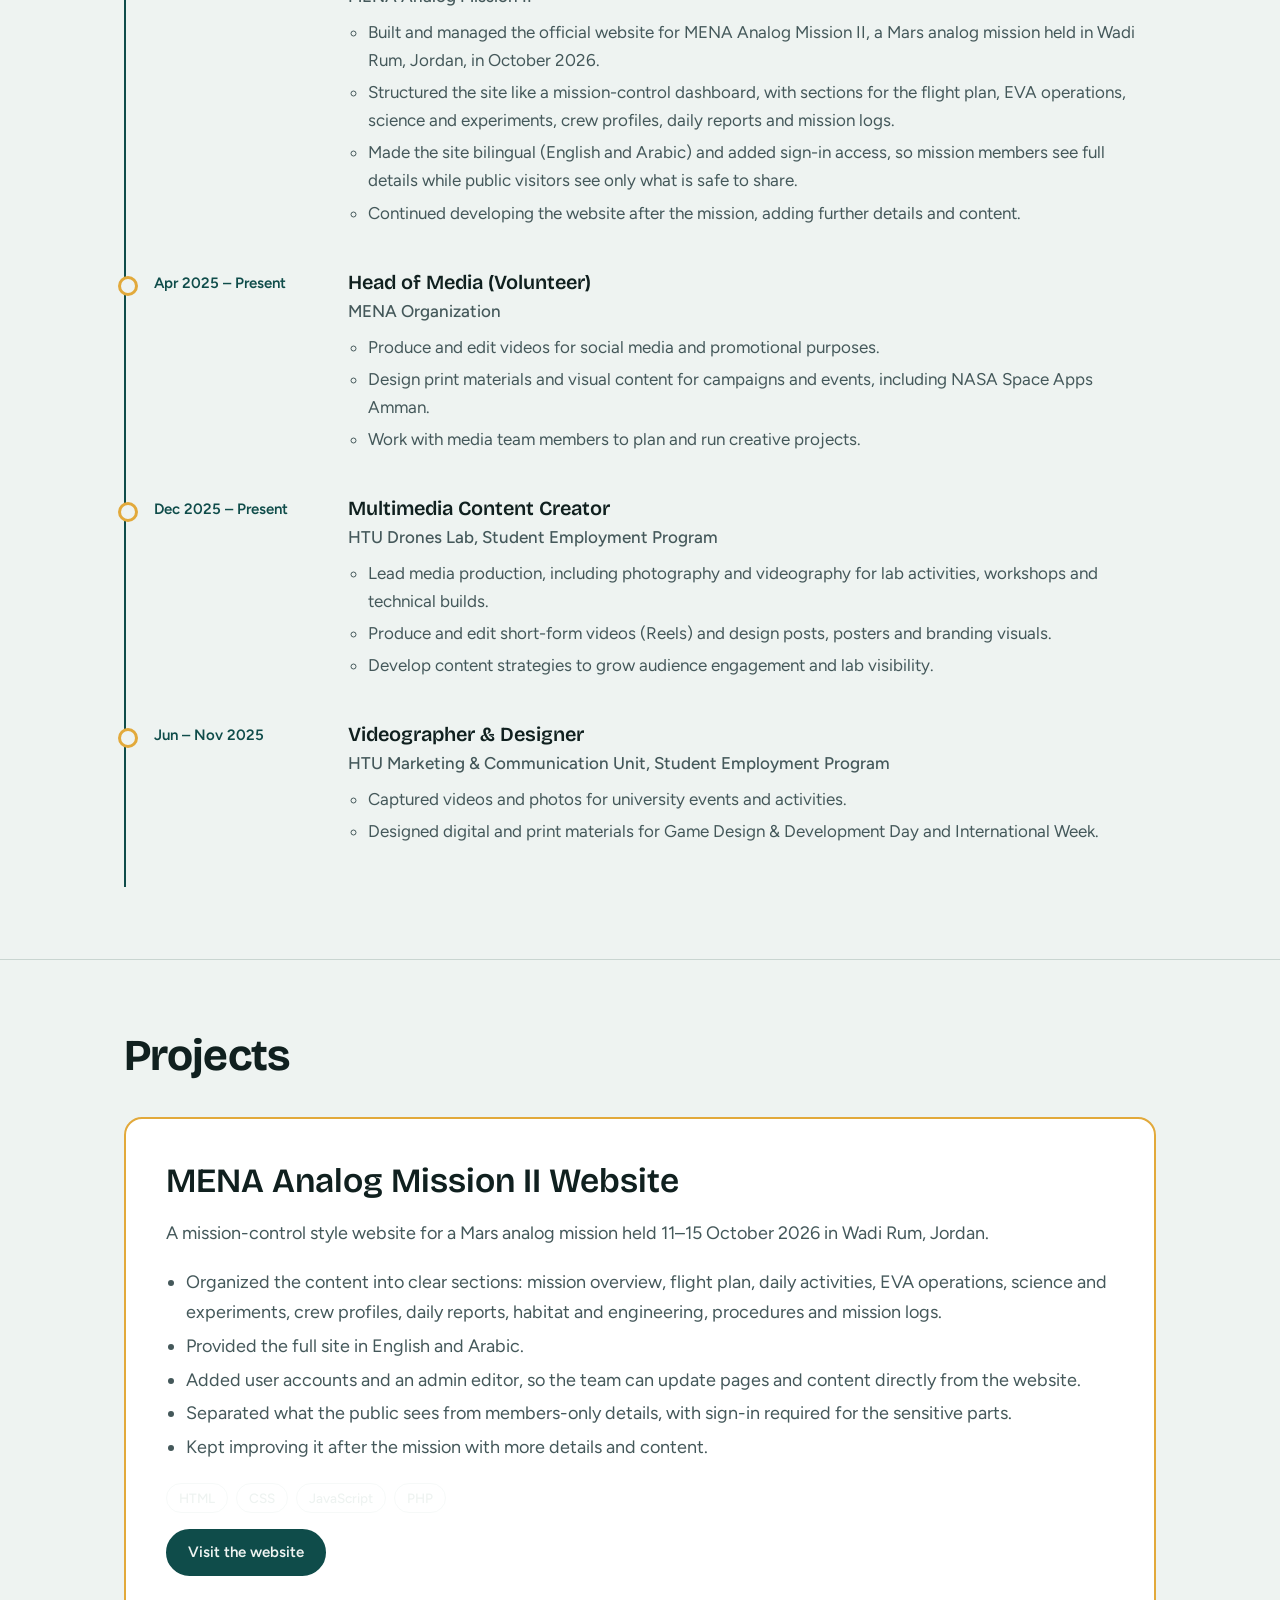
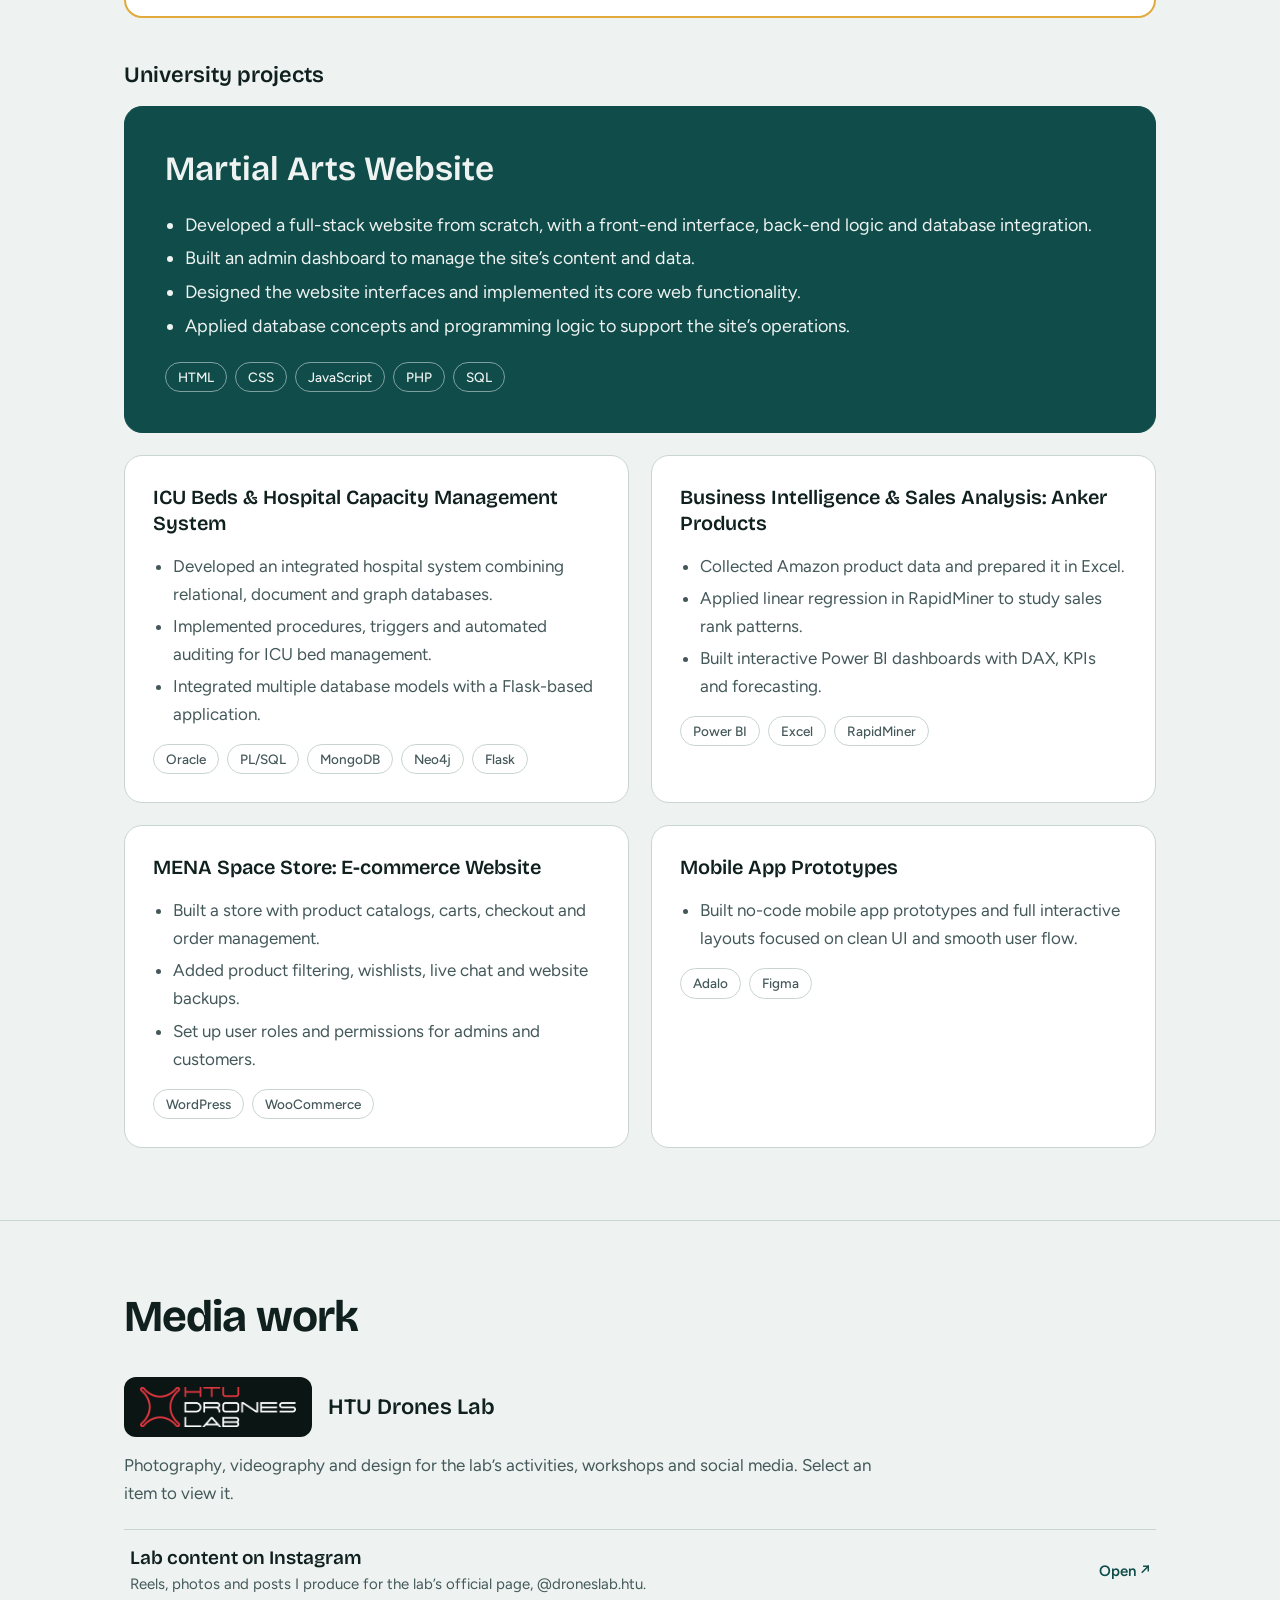
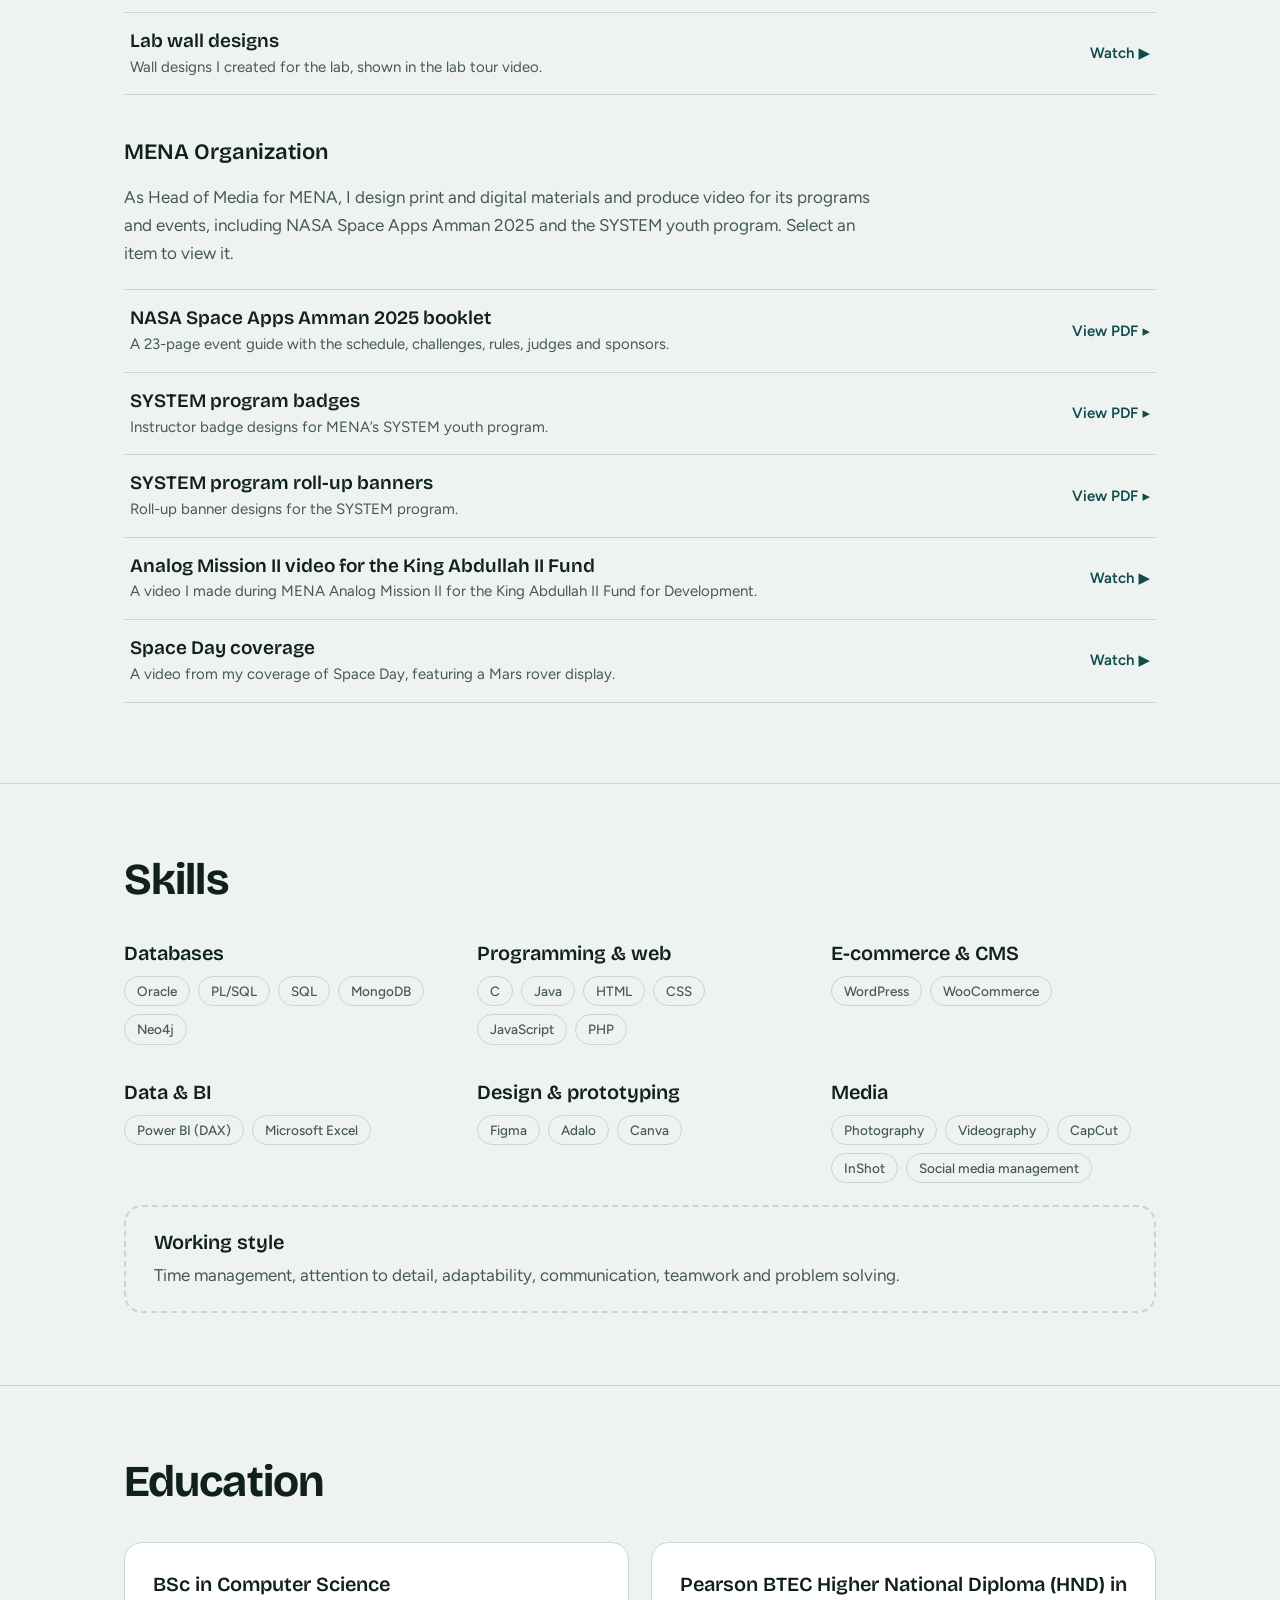
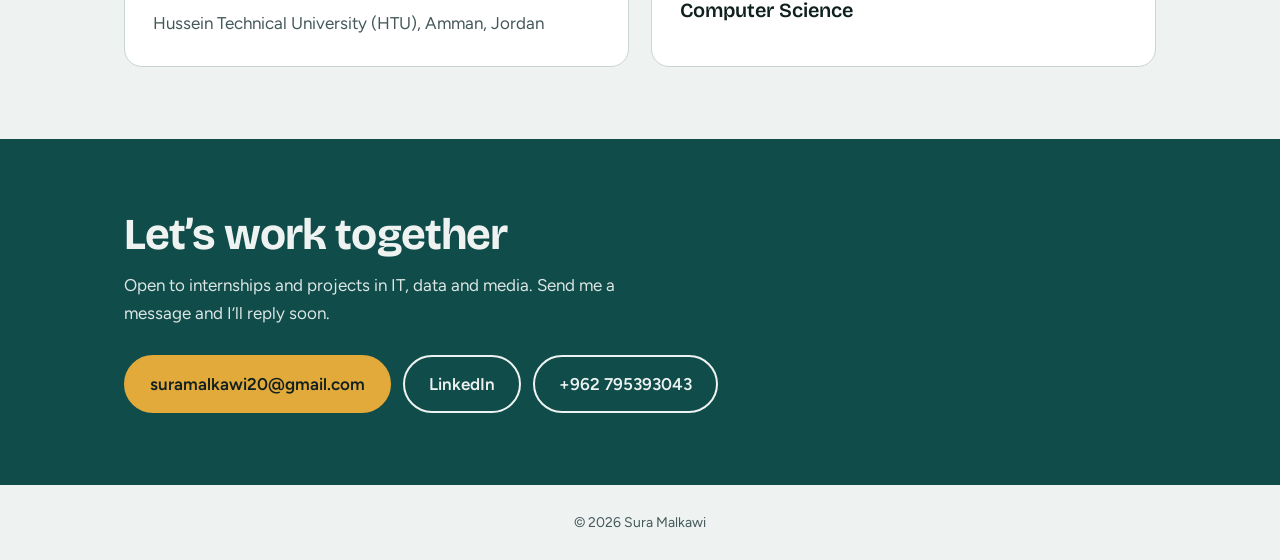
==== commit 1180a3d2: "Add files via upload" ====
--- a/index.html
+++ b/index.html
@@ -36,10 +36,10 @@
 .btn{display:inline-block;padding:13px 24px;border-radius:999px;font-weight:600;text-decoration:none;border:2px solid var(--teal);transition:transform .15s}
 .btn.p{background:var(--teal);color:var(--on-teal)}
 .btn:hover{transform:translateY(-2px)}
-.portrait{position:relative;aspect-ratio:4/5;max-width:440px;margin-left:auto;width:100%}
-.frame{position:absolute;inset:0;background:var(--arch);border-radius:999px 999px 24px 24px;overflow:hidden}
+.portrait{position:relative;aspect-ratio:4/5;max-width:400px;margin-left:auto;width:100%}
+.frame{position:absolute;inset:0;background:#EBEFF3;border-radius:999px 999px 24px 24px;overflow:hidden}
 .portrait::after{content:"";position:absolute;inset:-14px;border:2px dashed var(--amber);border-radius:999px 999px 36px 36px;opacity:.9}
-.frame img{position:absolute;left:-7%;bottom:-3%;width:114%;height:auto;transition:transform .6s ease}
+.frame img{position:absolute;inset:0;width:100%;height:100%;object-fit:cover;object-position:center bottom;transition:transform .6s ease}
 .portrait:hover .frame img{transform:scale(1.04)}
 .card,.facts,.mini{transition:transform .25s ease,box-shadow .25s ease,border-color .25s ease}
 .card:hover,.mini:hover{transform:translateY(-6px);box-shadow:0 20px 34px -16px rgba(16,32,31,.4);border-color:var(--amber)}
@@ -114,6 +114,29 @@
 section{padding:56px 0}.wrap{padding:0 18px}.tl>li{padding-left:20px}.card.big{padding:28px}}
 @media (max-width:520px){.skills{grid-template-columns:1fr}}
 @media (prefers-reduced-motion:reduce){.reveal{animation:none}html{scroll-behavior:auto}.btn,.card,.tags span,.frame img,.facts,.mini{transition:none}.card:hover,.mini:hover,.facts:hover,.btn:hover,.tags span:hover,.portrait:hover .frame img{transform:none}}
+
+.dl{display:flex;align-items:center;gap:16px;margin:0 0 14px}
+.logobox{background:#0B1514;border-radius:12px;padding:10px 16px;display:grid;place-items:center}
+.logobox img{height:40px;width:auto;display:block}
+.mlist{list-style:none;margin:0 0 8px;padding:0;border-top:1px solid var(--line)}
+.mrow{display:flex;align-items:center;justify-content:space-between;gap:20px;width:100%;padding:16px 6px;background:none;border:0;border-bottom:1px solid var(--line);color:inherit;text-align:left;text-decoration:none;cursor:pointer;font:inherit;transition:background .2s,padding .2s}
+.mrow:hover{background:color-mix(in srgb,var(--amber) 14%,transparent);padding-left:14px}
+.mrow .mt{display:block;font:600 19px/1.3 var(--d)}
+.mrow small{display:block;margin-top:3px;font:400 15px/1.45 var(--b);color:var(--soft)}
+.mrow .mc{flex:none;font-weight:600;font-size:15px;color:var(--teal);white-space:nowrap}
+@media (prefers-color-scheme:dark){:root:not([data-theme="light"]) .mrow .mc{color:var(--amber)}}
+dialog.viewer{border:0;padding:0;background:var(--bg);color:var(--ink);width:min(1040px,94vw);height:min(92vh,100%);max-height:92vh;border-radius:18px;overflow:hidden;box-shadow:0 30px 80px -20px rgba(0,0,0,.6)}
+dialog.viewer::backdrop{background:rgba(5,12,11,.78);backdrop-filter:blur(3px)}
+dialog.viewer[open]{display:flex;flex-direction:column}
+.vh{display:flex;align-items:center;justify-content:space-between;gap:12px;padding:12px 18px;border-bottom:1px solid var(--line);flex:none}
+.vh h3{font-size:17px;margin:0}
+.va{display:flex;gap:10px;align-items:center;flex:none}
+.vx,.vo{font:600 14px var(--b);border:2px solid var(--teal);background:transparent;color:inherit;border-radius:999px;padding:5px 14px;cursor:pointer;text-decoration:none;white-space:nowrap}
+.vx:hover,.vo:hover{background:var(--teal);color:var(--on-teal)}
+.vb{flex:1;min-height:0;display:flex;flex-direction:column;background:#000}
+.vb video{flex:1;min-height:0;width:100%;background:#000}
+.vb iframe{flex:1;width:100%;border:0;background:#fff}
+.vc{flex:none;margin:0;padding:10px 18px;background:var(--panel2);color:var(--soft);font-size:15px}
 </style>
 </head>
 <body>
@@ -127,21 +150,21 @@
 <p class="lead">I lead IT at MENA Organization and run its media, and I turn data and ideas into systems and stories people can use. Based in Amman, Jordan.</p>
 <div class="btns"><a class="btn p" href="#projects">See my projects</a><a class="btn" href="#contact">Get in touch</a></div>
 </div>
-<div class="portrait reveal"><div class="frame"><img src="[data-uri]" alt="Portrait of Sura Malkawi smiling" width="1000"></div></div>
+<div class="portrait reveal"><div class="frame"><img src="[data-uri]" alt="Portrait of Sura Malkawi smiling" width="1400" height="1750" fetchpriority="high"></div></div>
 </div></div>
 
 <section id="about"><div class="wrap">
 <h2>About me</h2>
 <div class="about">
 <div>
-<p>I’m a Computer Science student at Hussein Technical University, graduating in 2027, with hands-on experience in IT leadership, database systems, web and e-commerce development, and data analysis.</p>
+<p>I’m a Computer Science student at Hussein Technical University, with hands-on experience in IT leadership, database systems, web and e-commerce development, and data analysis.</p>
 <p>I pair technical skills in SQL, web frameworks and business intelligence with design and communication, so what I build is practical and easy to use.</p>
 <p>Alongside my studies I produce video, photography and design for university labs and for MENA Organization.</p>
 </div>
 <dl class="facts">
 <dt>Currently</dt><dd>CIO and Head of IT, MENA Organization</dd>
-<dt>Studying</dt><dd>BSc Computer Science, HTU (2027)</dd>
-<dt>Languages</dt><dd>Arabic (native), English (good working proficiency)</dd>
+<dt>Studying</dt><dd>BSc Computer Science, HTU</dd>
+<dt>Languages</dt><dd>Arabic (native), English (Very Good)</dd>
 <dt>Location</dt><dd>Amman, Jordan</dd>
 </dl></div></div></section>
 
@@ -177,7 +200,7 @@
 <ul class="b"><li>Developed an integrated hospital system combining relational, document and graph databases.</li><li>Implemented procedures, triggers and automated auditing for ICU bed management.</li><li>Integrated multiple database models with a Flask-based application.</li></ul>
 <div class="tags"><span>Oracle</span><span>PL/SQL</span><span>MongoDB</span><span>Neo4j</span><span>Flask</span></div></article>
 <article class="card"><h3>Business Intelligence & Sales Analysis: Anker Products</h3>
-<ul class="b"><li>Collected Amazon product data and prepared it in Excel.</li><li>Applied linear regression in RapidMiner to study sales rank patterns.</li><li>Built interactive Power BI dashboards with DAX, KPIs and forecasting.</li><li>Analyzed pricing, discounts and performance across 2022–2025.</li></ul>
+<ul class="b"><li>Collected Amazon product data and prepared it in Excel.</li><li>Applied linear regression in RapidMiner to study sales rank patterns.</li><li>Built interactive Power BI dashboards with DAX, KPIs and forecasting.</li></ul>
 <div class="tags"><span>Power BI</span><span>Excel</span><span>RapidMiner</span></div></article>
 <article class="card"><h3>MENA Space Store: E-commerce Website</h3>
 <ul class="b"><li>Built a store with product catalogs, carts, checkout and order management.</li><li>Added product filtering, wishlists, live chat and website backups.</li><li>Set up user roles and permissions for admins and customers.</li></ul>
@@ -189,21 +212,21 @@
 
 <section id="media"><div class="wrap">
 <h2>Media work</h2>
-<h3 class="sub" style="margin-top:0">HTU Drones Lab</h3>
-<p class="intro">Photography, videography and design for the lab’s activities, workshops and social media.</p>
-<div class="mgrid">
-<a class="work" href="https://www.instagram.com/droneslab.htu/" target="_blank" rel="noopener"><div class="th ig">@droneslab.htu</div><div class="tx"><h4>Lab content on Instagram</h4><p>Reels, photos and posts I produce for the lab’s official page.</p><span class="go">Open the Instagram page ↗</span></div></a>
-<a class="work" href="media/Drones_Lab_Tour.mp4" target="_blank" rel="noopener"><div class="th v"><img src="[data-uri]" alt="" loading="lazy"></div><div class="tx"><h4>Lab wall designs</h4><p>Wall designs I created for the lab, shown in the lab tour video.</p><span class="go">Watch the video ↗</span></div></a>
-</div>
+<div class="dl"><span class="logobox"><img src="[data-uri]" alt="HTU Drones Lab logo"></span><h3 class="sub" style="margin:0">HTU Drones Lab</h3></div>
+<p class="intro">Photography, videography and design for the lab’s activities, workshops and social media. Select an item to view it.</p>
+<ul class="mlist">
+<li><a class="mrow" href="https://www.instagram.com/droneslab.htu/" target="_blank" rel="noopener"><span><span class="mt">Lab content on Instagram</span><small>Reels, photos and posts I produce for the lab’s official page, @droneslab.htu.</small></span><span class="mc">Open ↗</span></a></li>
+<li><button type="button" class="mrow" data-kind="video" data-src="Drones_Lab_Tour.mp4" data-title="Lab wall designs" data-desc="Wall designs I created for the lab, shown in the lab tour video."><span><span class="mt">Lab wall designs</span><small>Wall designs I created for the lab, shown in the lab tour video.</small></span><span class="mc">Watch ▶</span></button></li>
+</ul>
 <h3 class="sub">MENA Organization</h3>
-<p class="intro">As Head of Media for MENA, I design print and digital materials and produce video for its programs and events, including NASA Space Apps Amman 2025 and the SYSTEM youth program.</p>
-<div class="mgrid">
-<a class="work" href="media/NASA_Space_Apps_Amman_Booklet.pdf" target="_blank" rel="noopener"><div class="th"><img src="[data-uri]" alt="" loading="lazy"></div><div class="tx"><h4>NASA Space Apps Amman 2025 booklet</h4><p>A 23-page event guide with the schedule, challenges, rules, judges and sponsors.</p><span class="go">Open the PDF ↗</span></div></a>
-<a class="work" href="media/SYSTEM_Instructor_Badges.pdf" target="_blank" rel="noopener"><div class="th"><img src="[data-uri]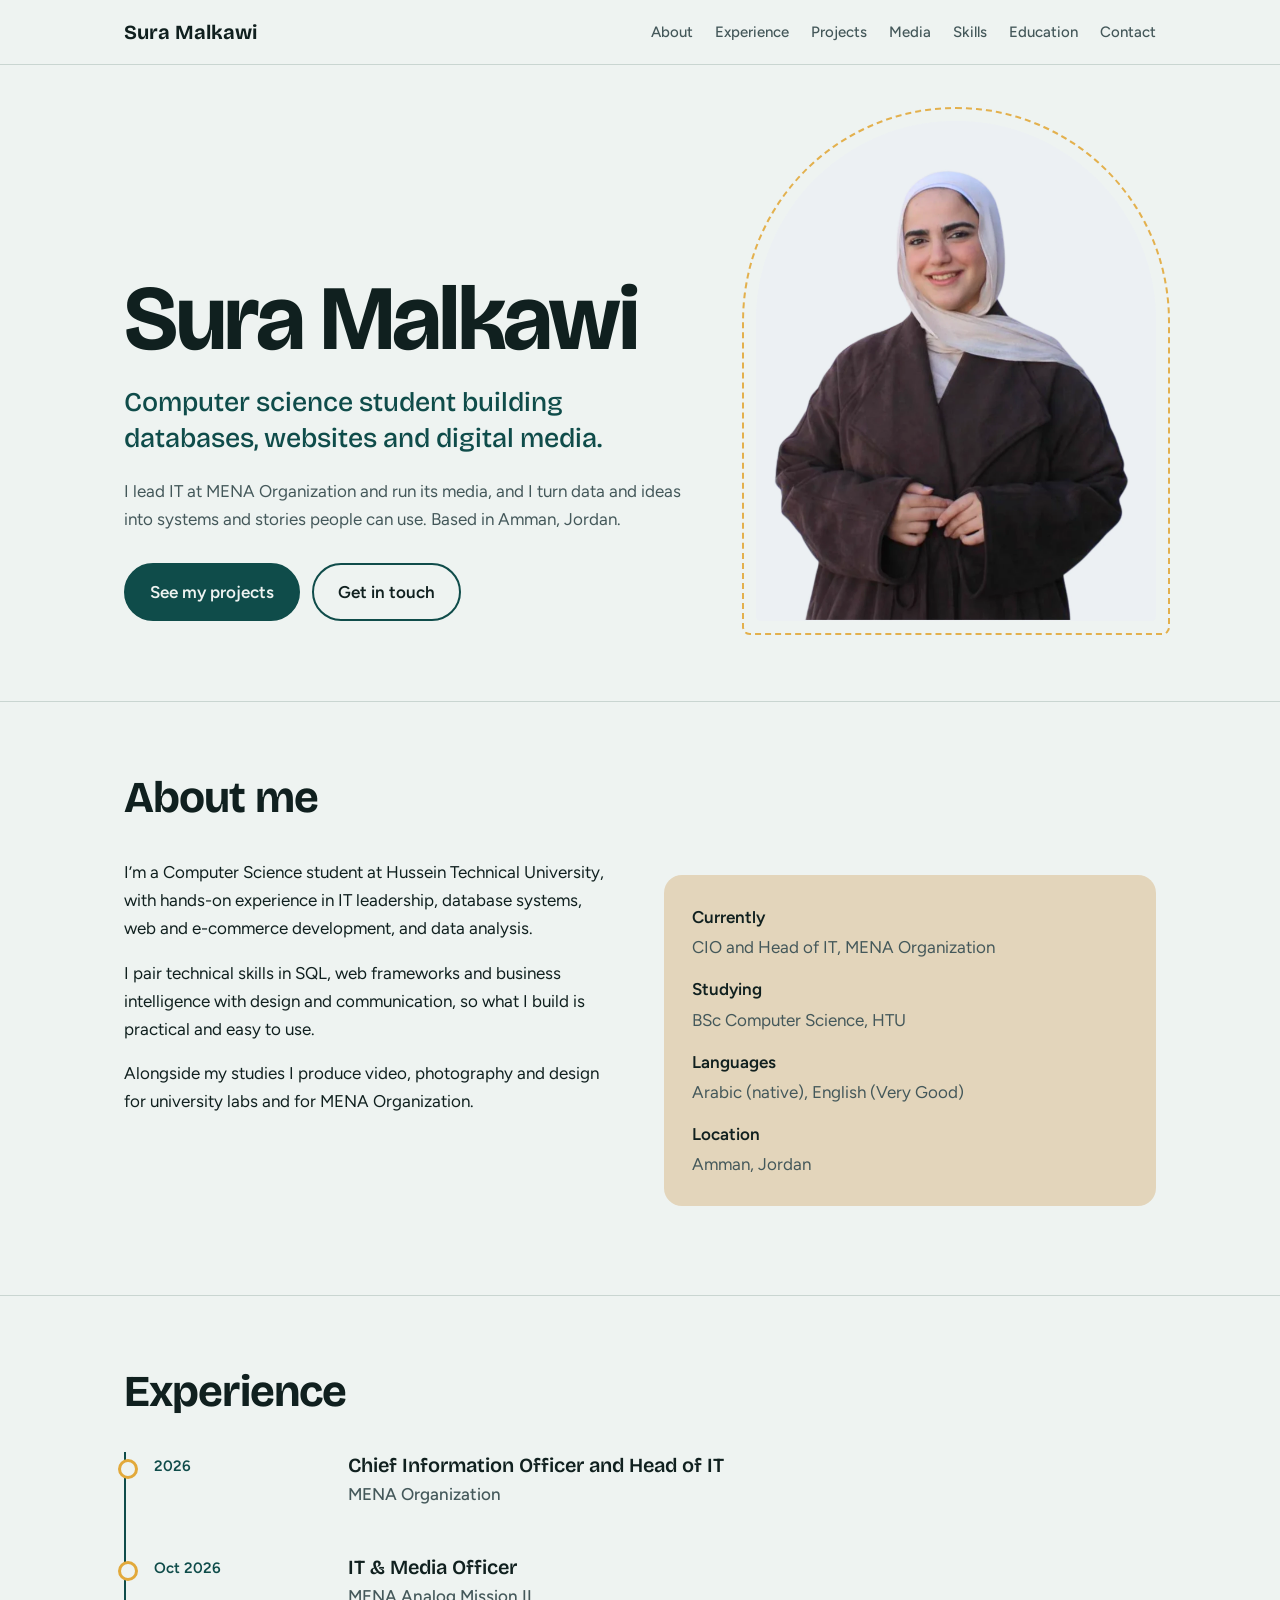
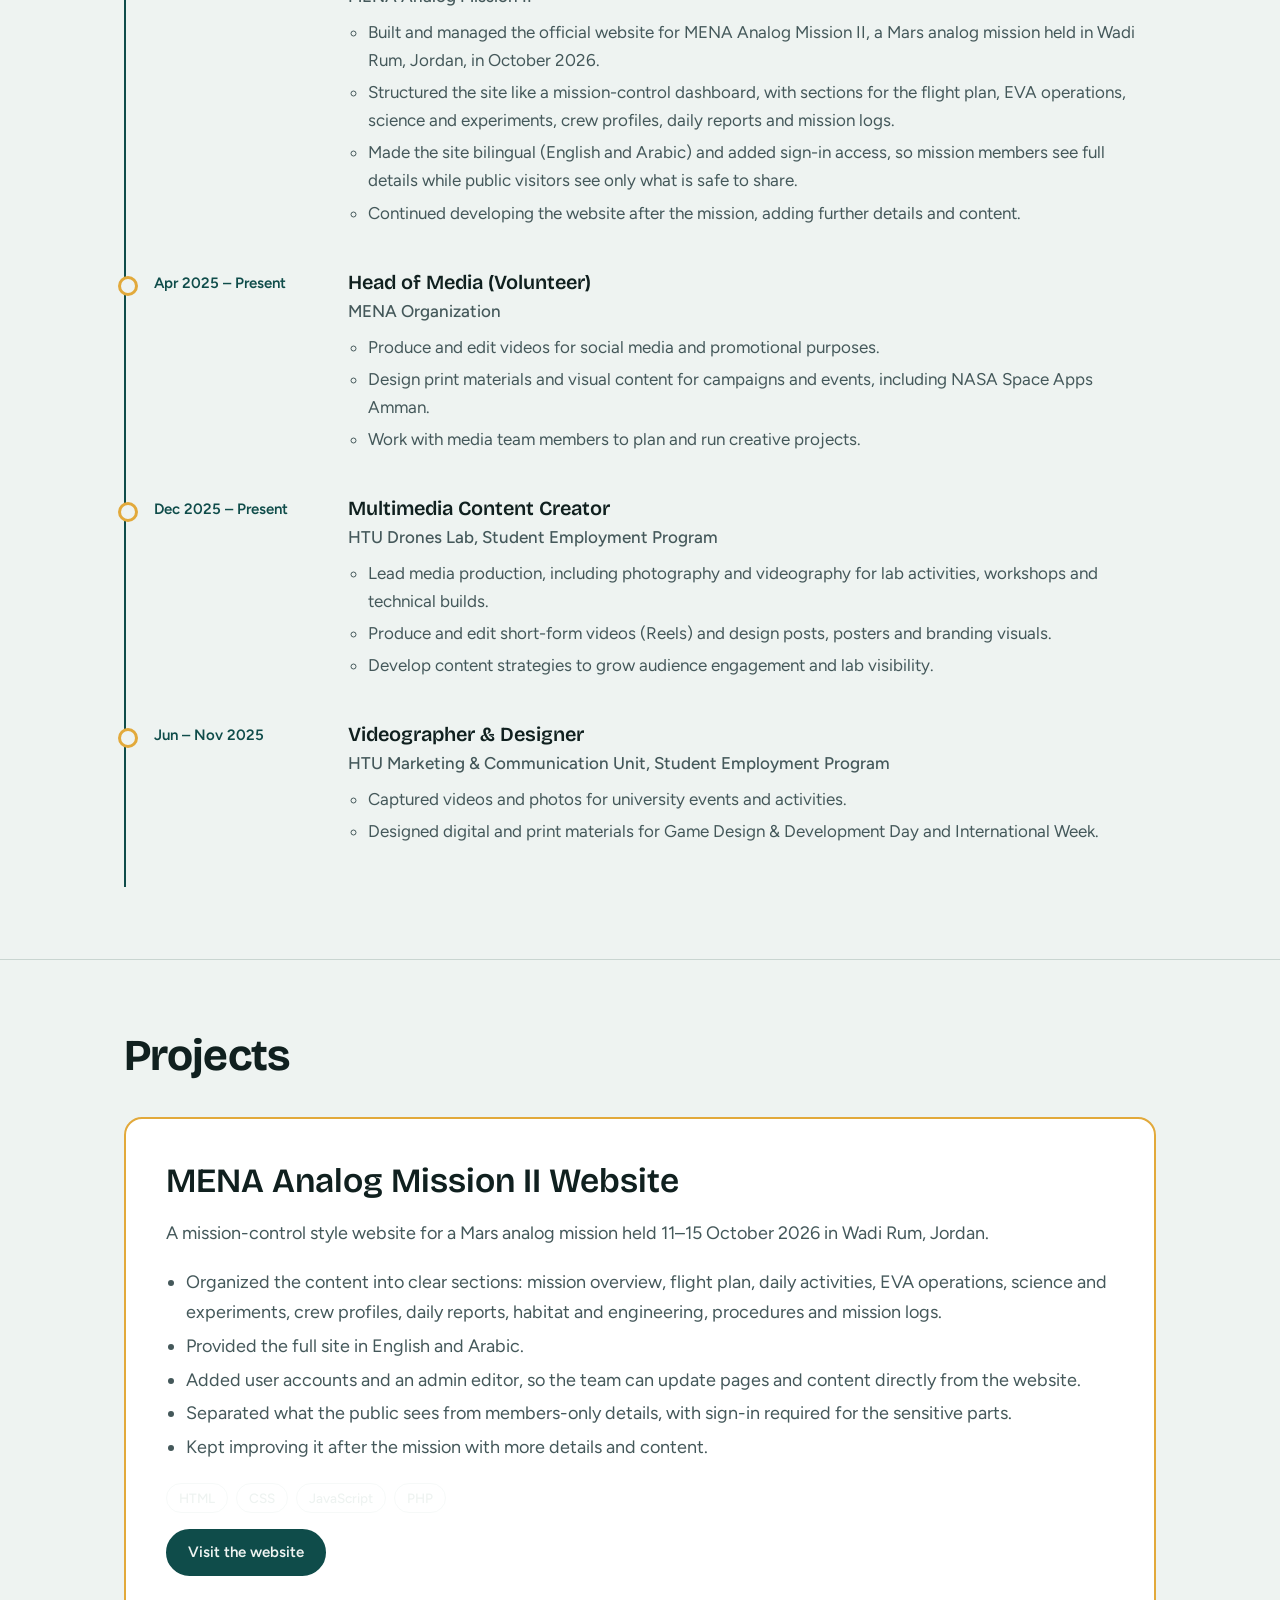
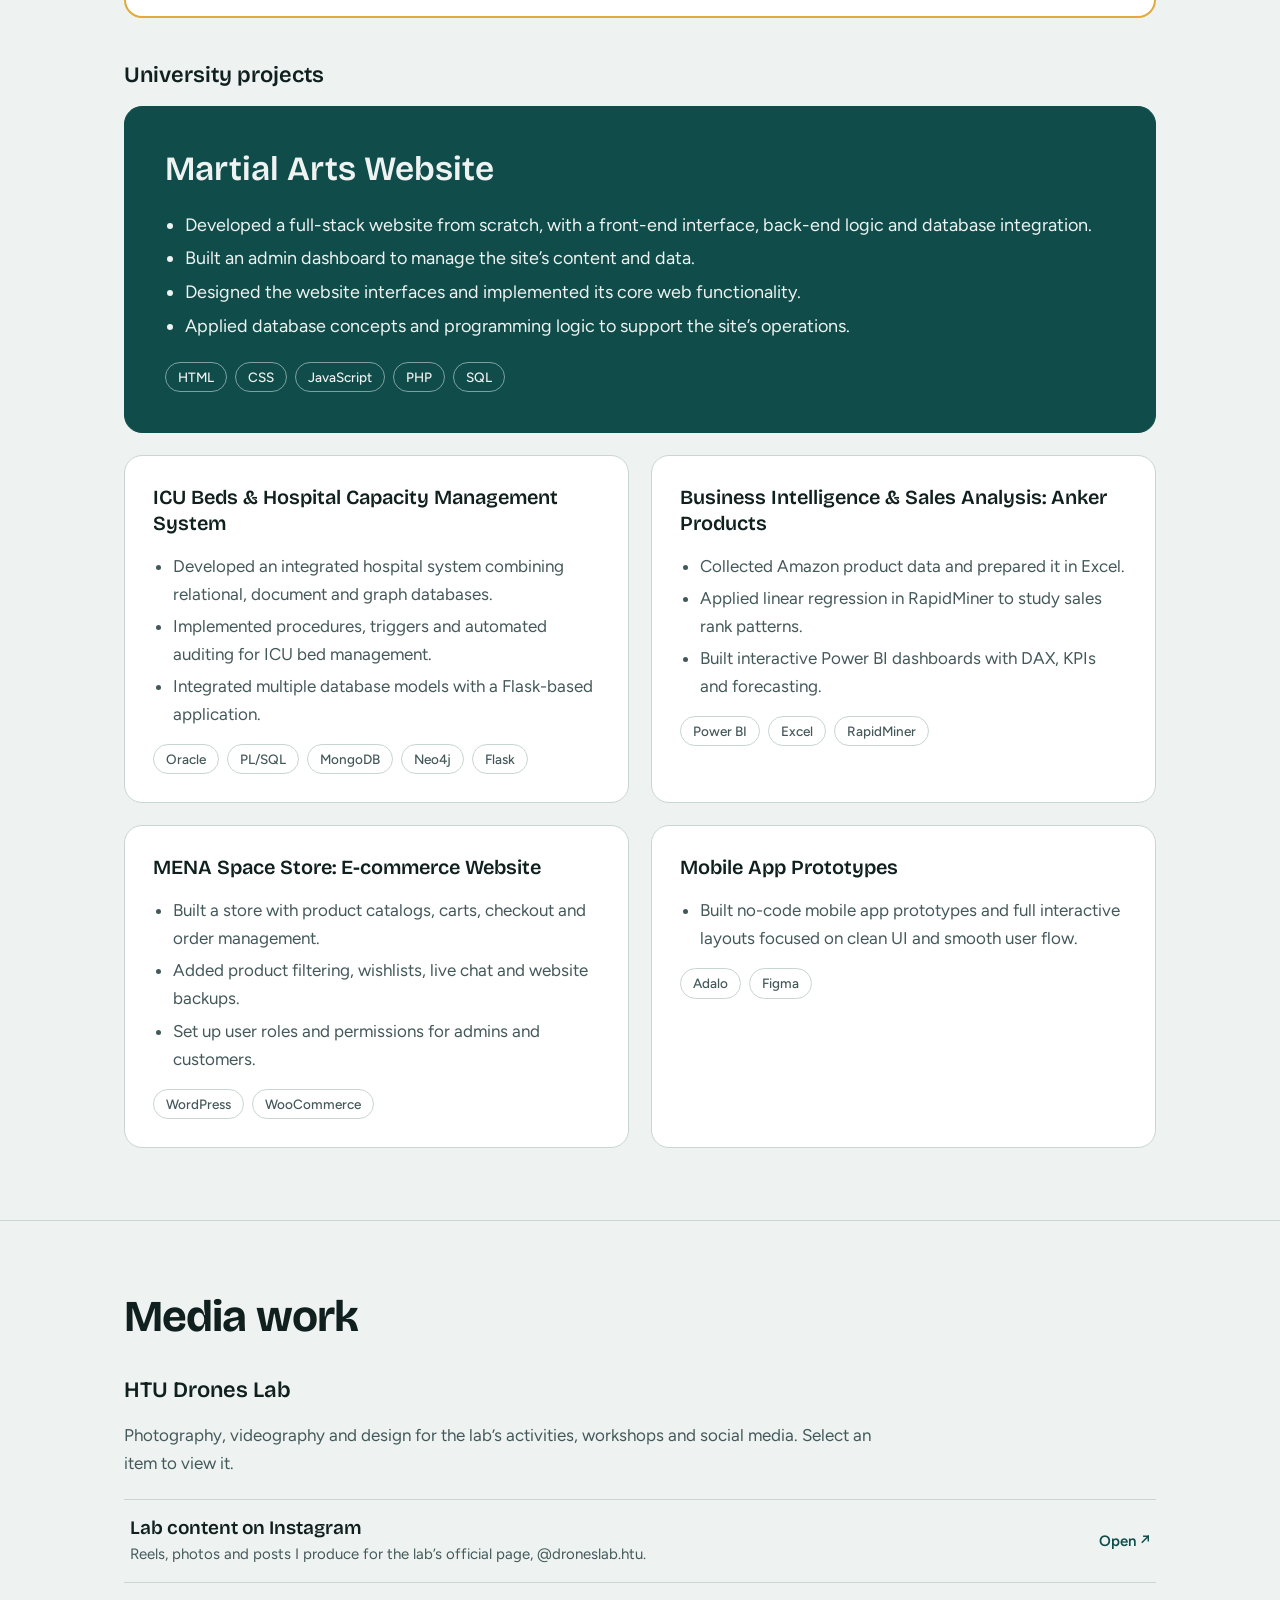
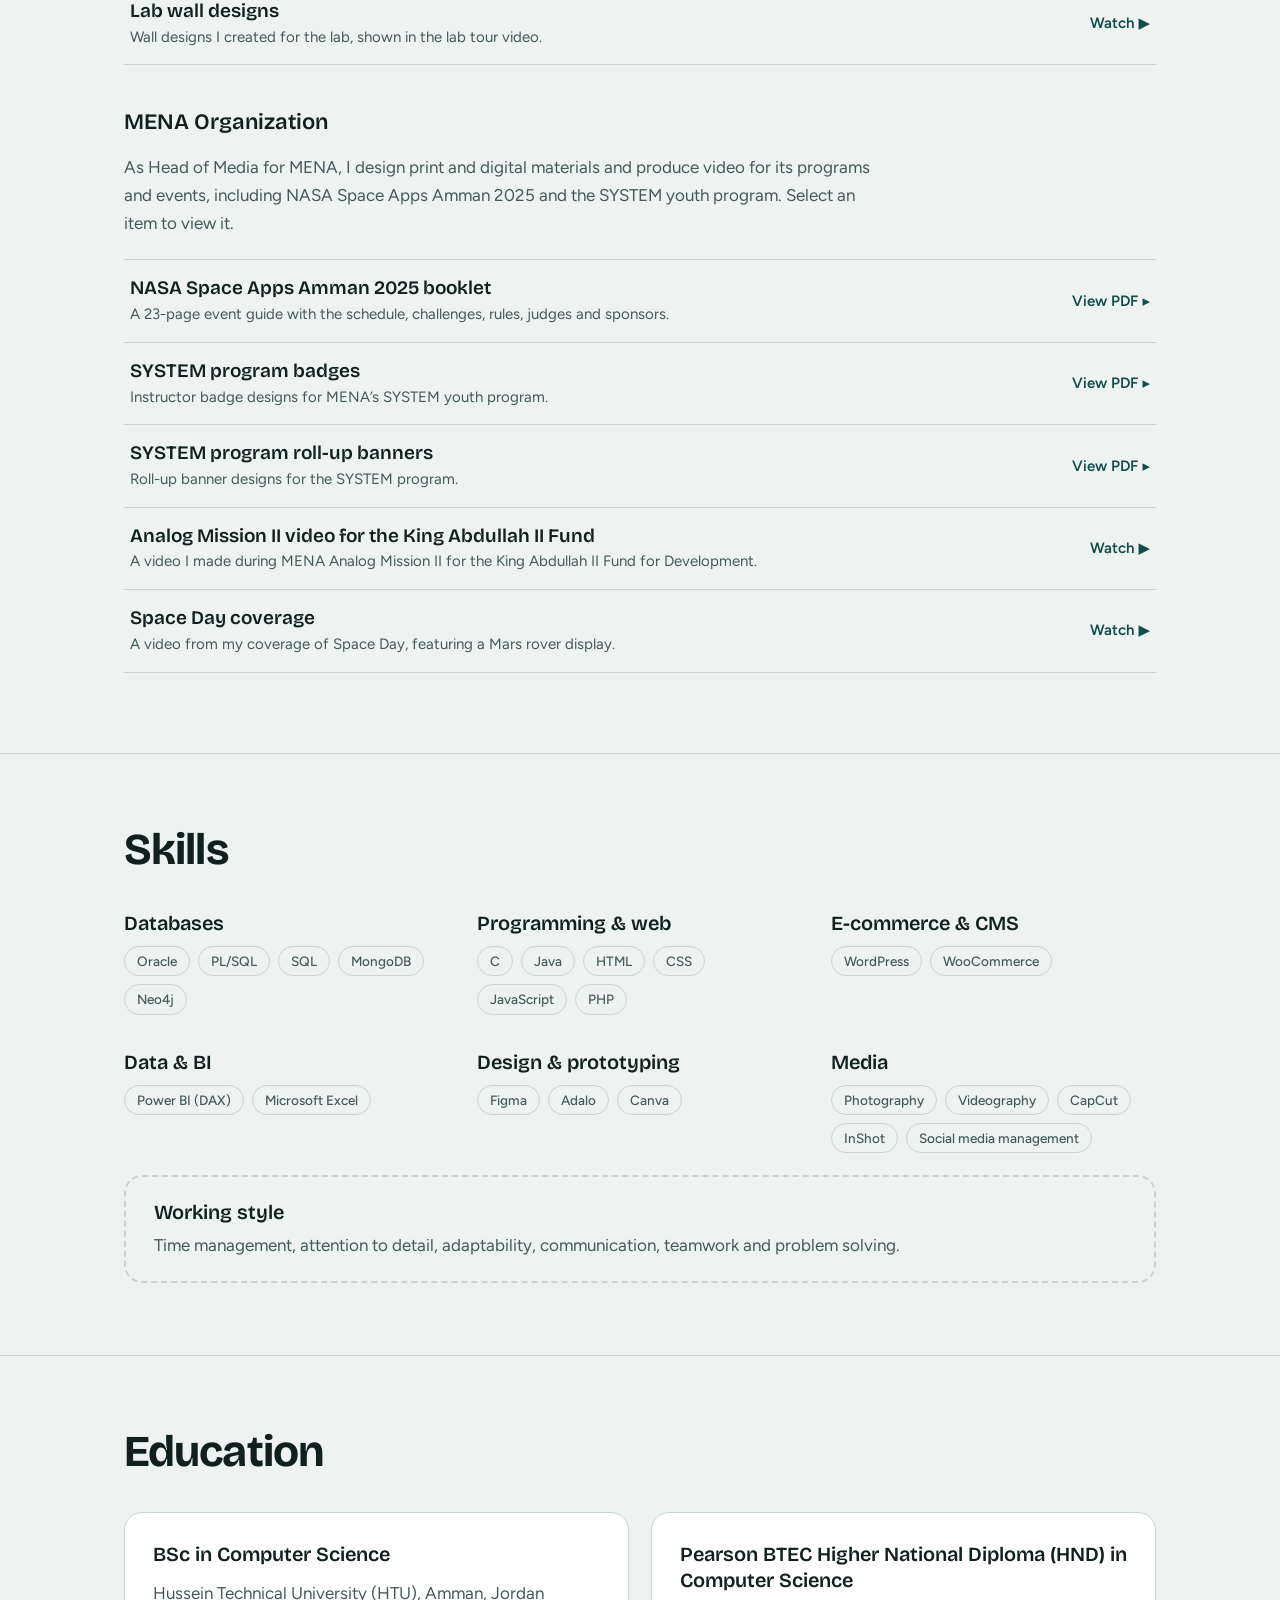
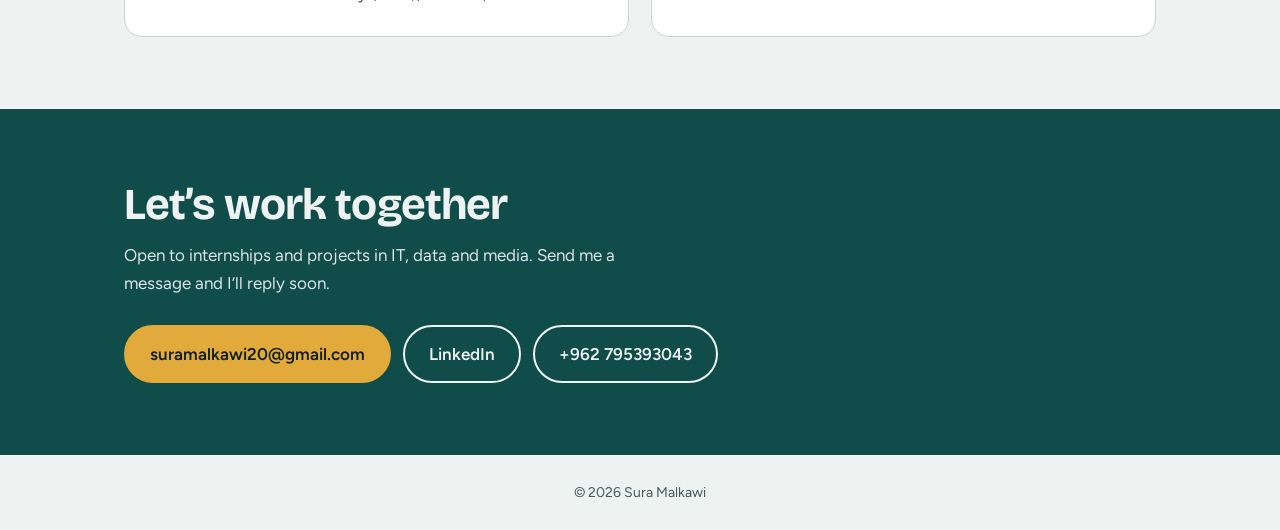
==== commit f6123f17: "Add files via upload" ====
--- a/index.html
+++ b/index.html
@@ -212,7 +212,7 @@
 
 <section id="media"><div class="wrap">
 <h2>Media work</h2>
-<div class="dl"><span class="logobox"><img src="[data-uri]" alt="HTU Drones Lab logo"></span><h3 class="sub" style="margin:0">HTU Drones Lab</h3></div>
+<h3 class="sub" style="margin-top:0">HTU Drones Lab</h3>
 <p class="intro">Photography, videography and design for the lab’s activities, workshops and social media. Select an item to view it.</p>
 <ul class="mlist">
 <li><a class="mrow" href="https://www.instagram.com/droneslab.htu/" target="_blank" rel="noopener"><span><span class="mt">Lab content on Instagram</span><small>Reels, photos and posts I produce for the lab’s official page, @droneslab.htu.</small></span><span class="mc">Open ↗</span></a></li>
